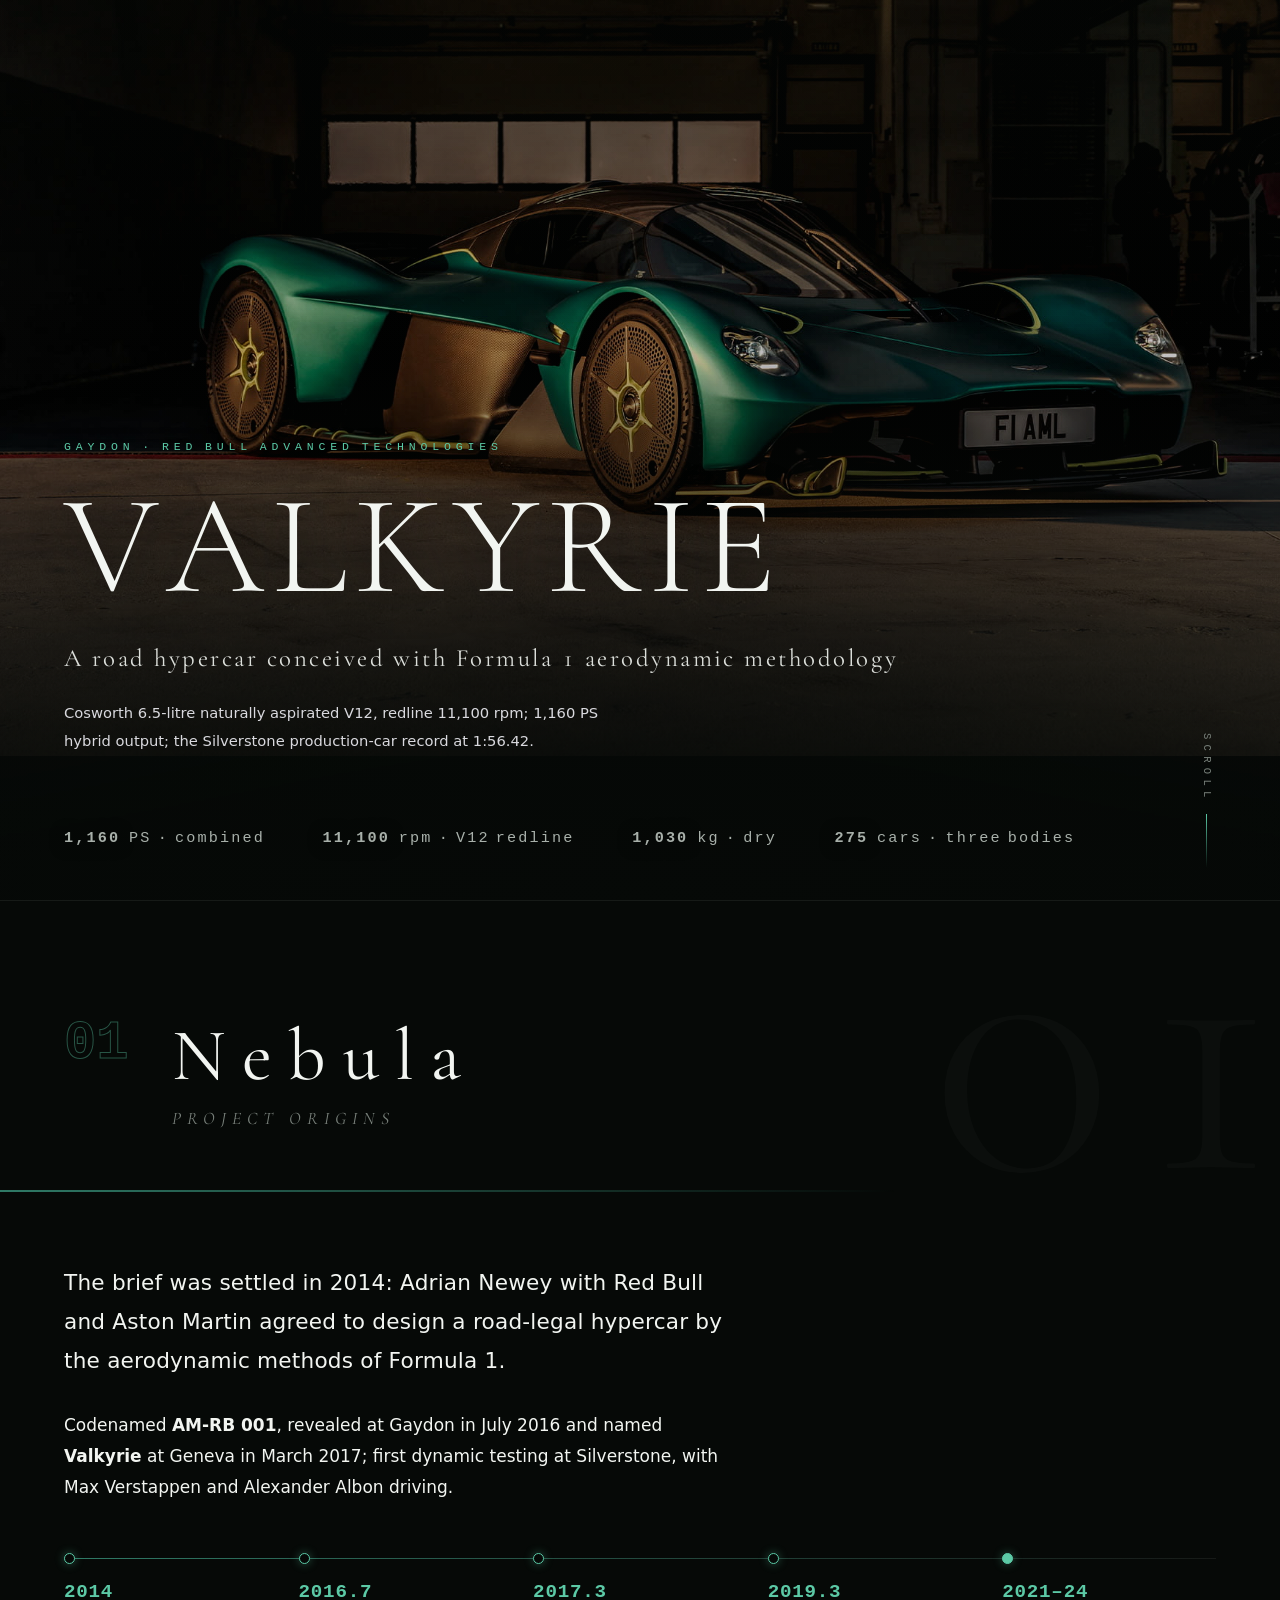
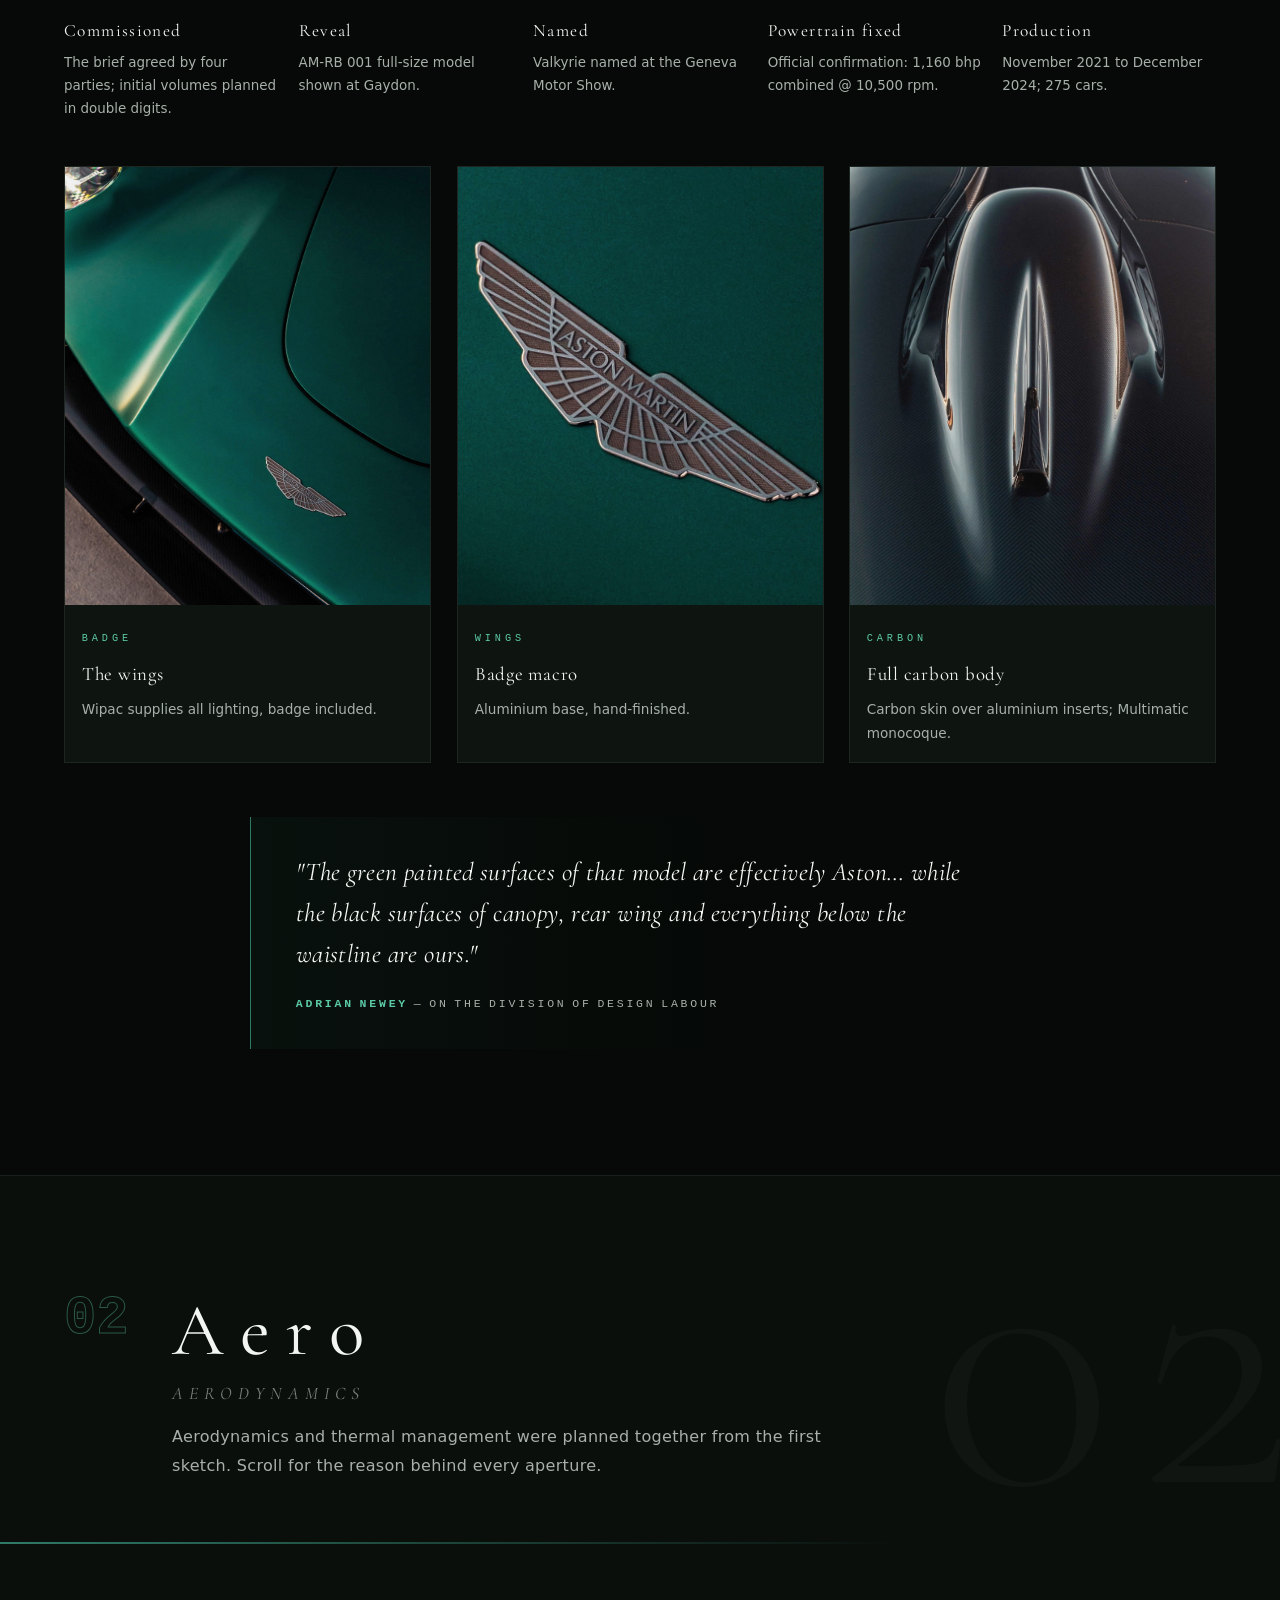
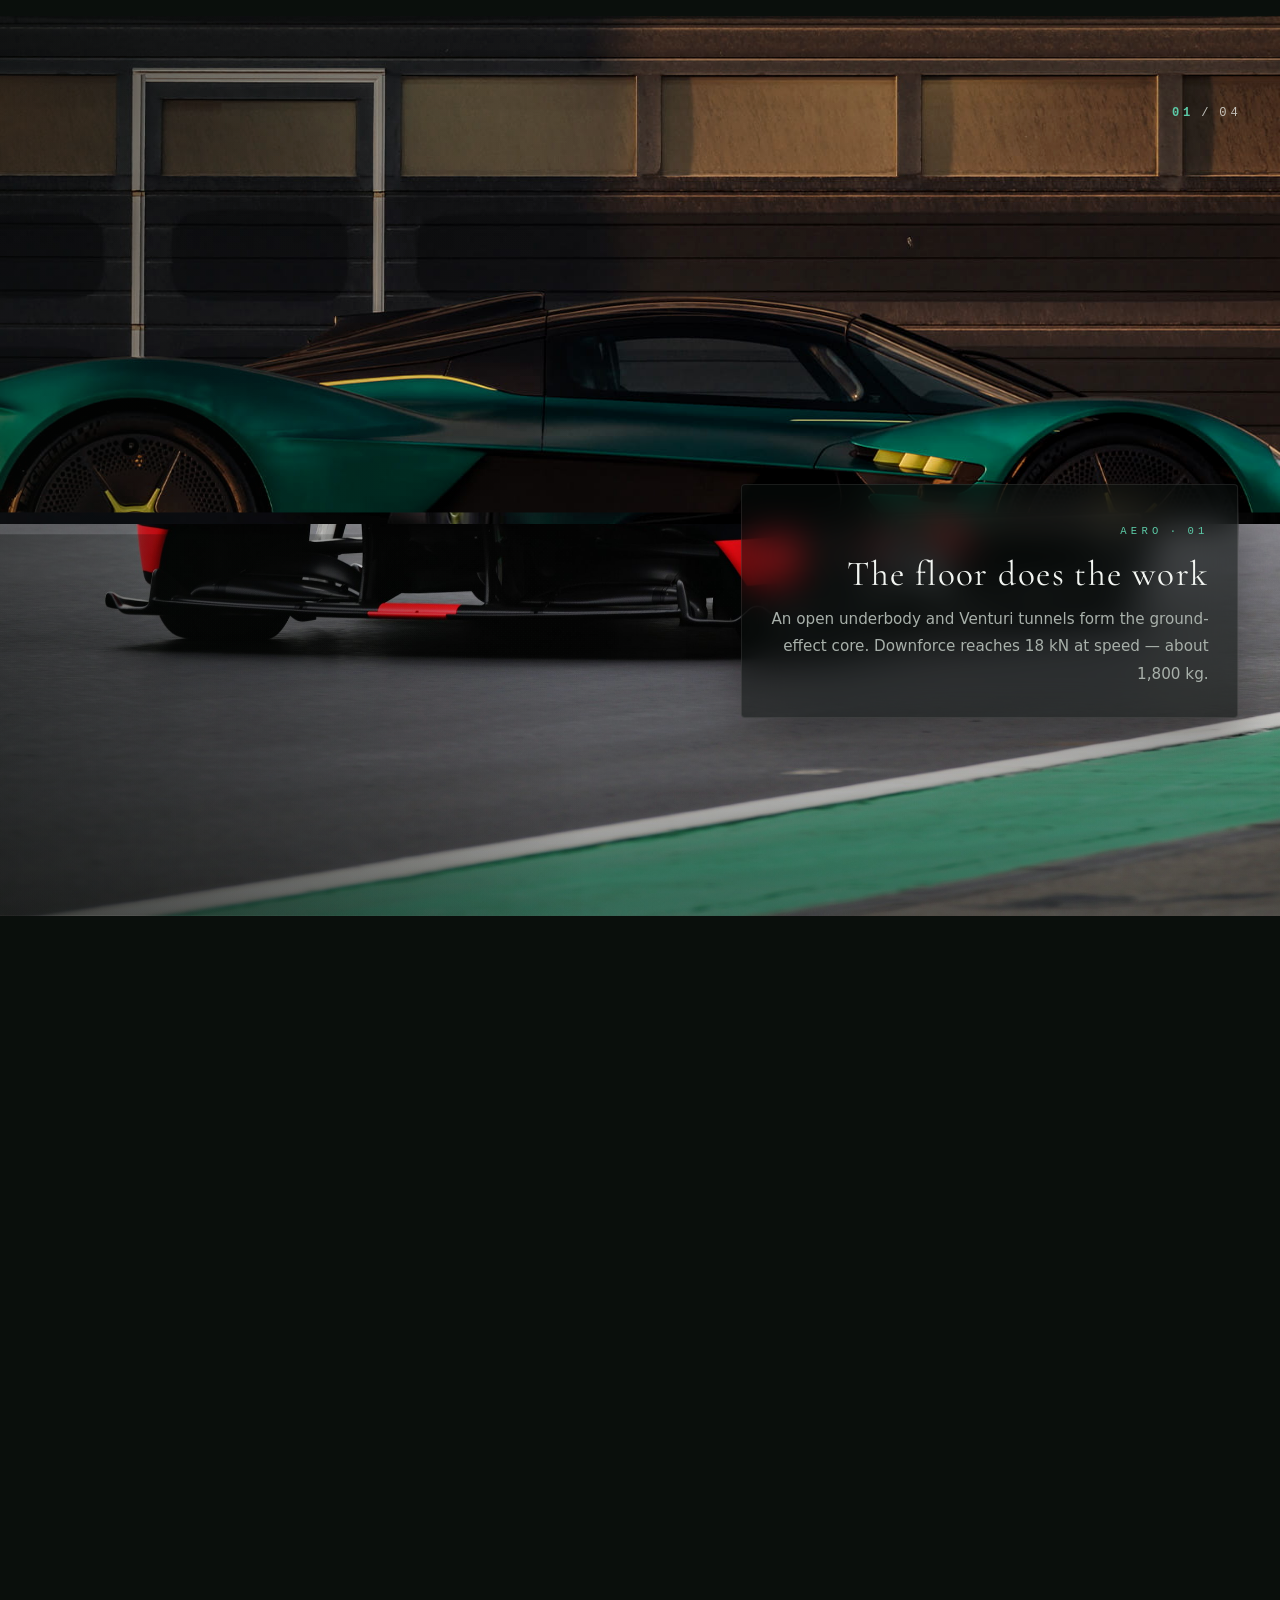
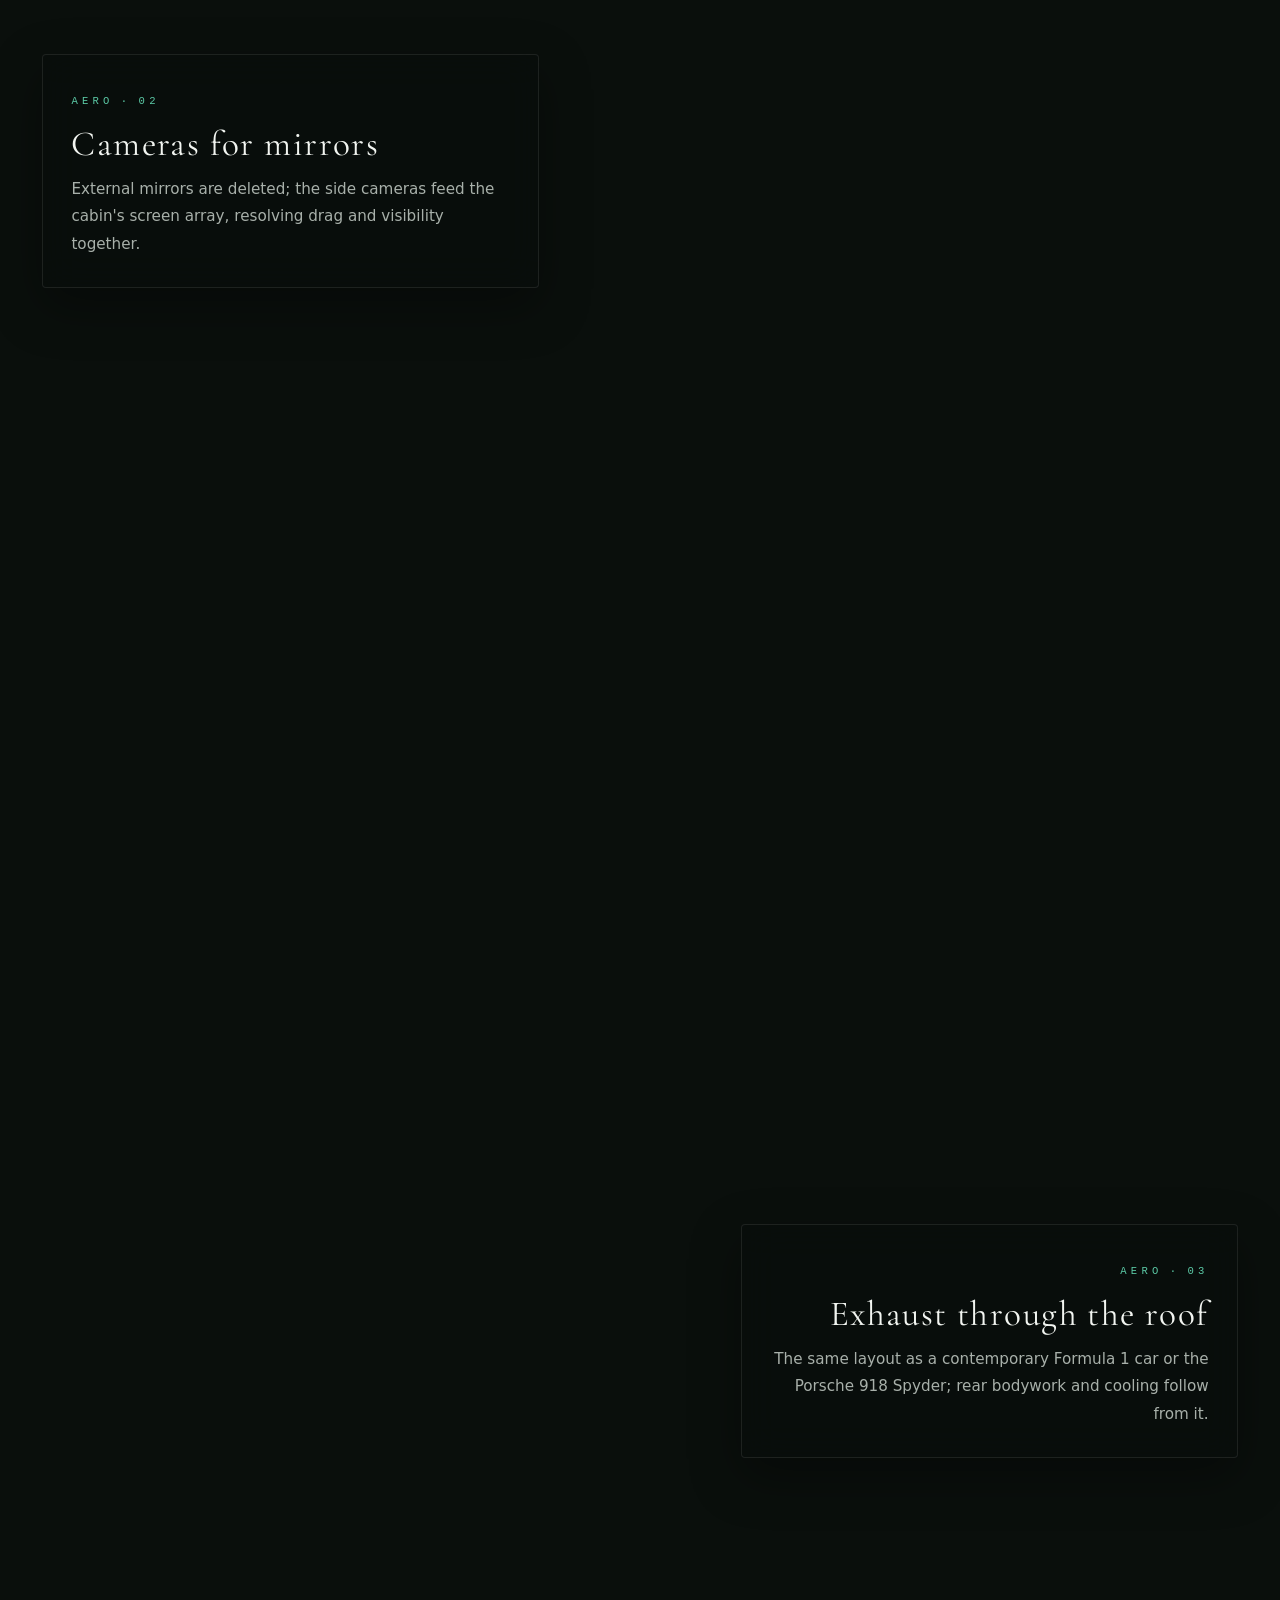
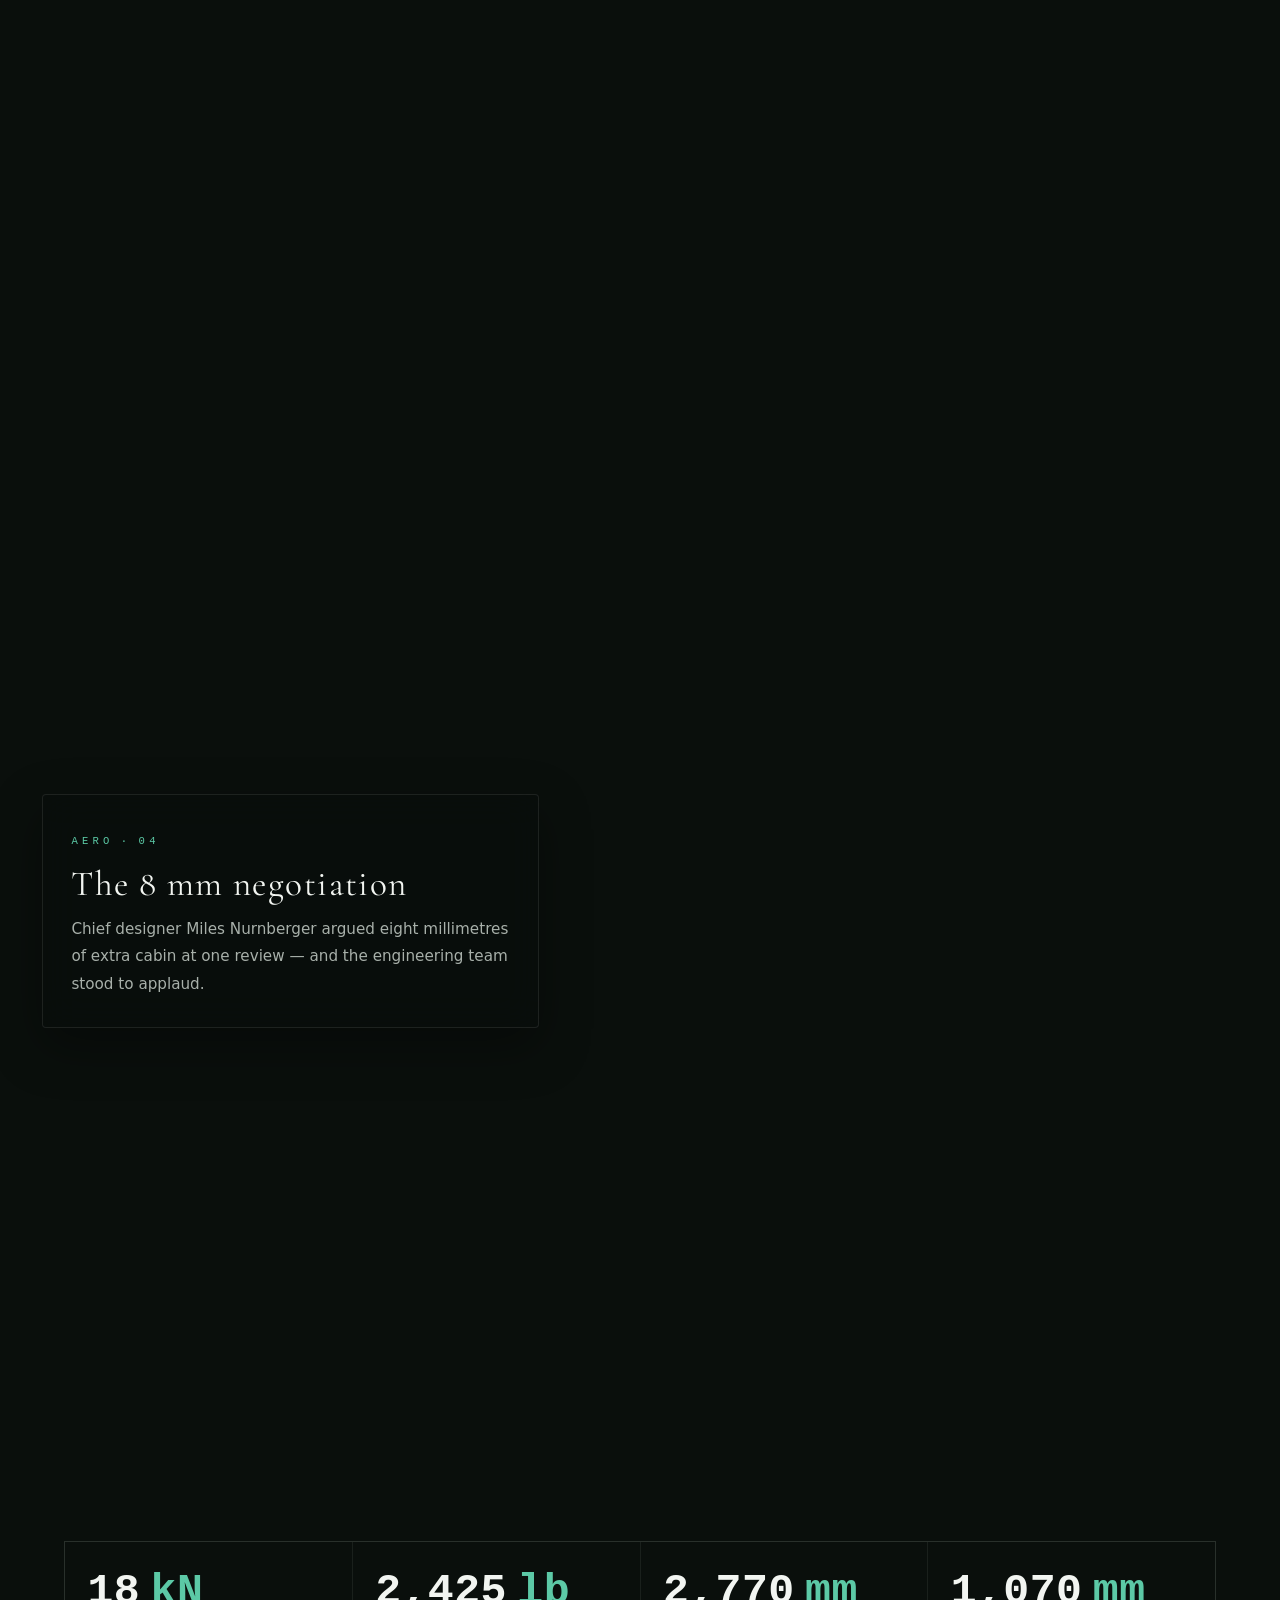
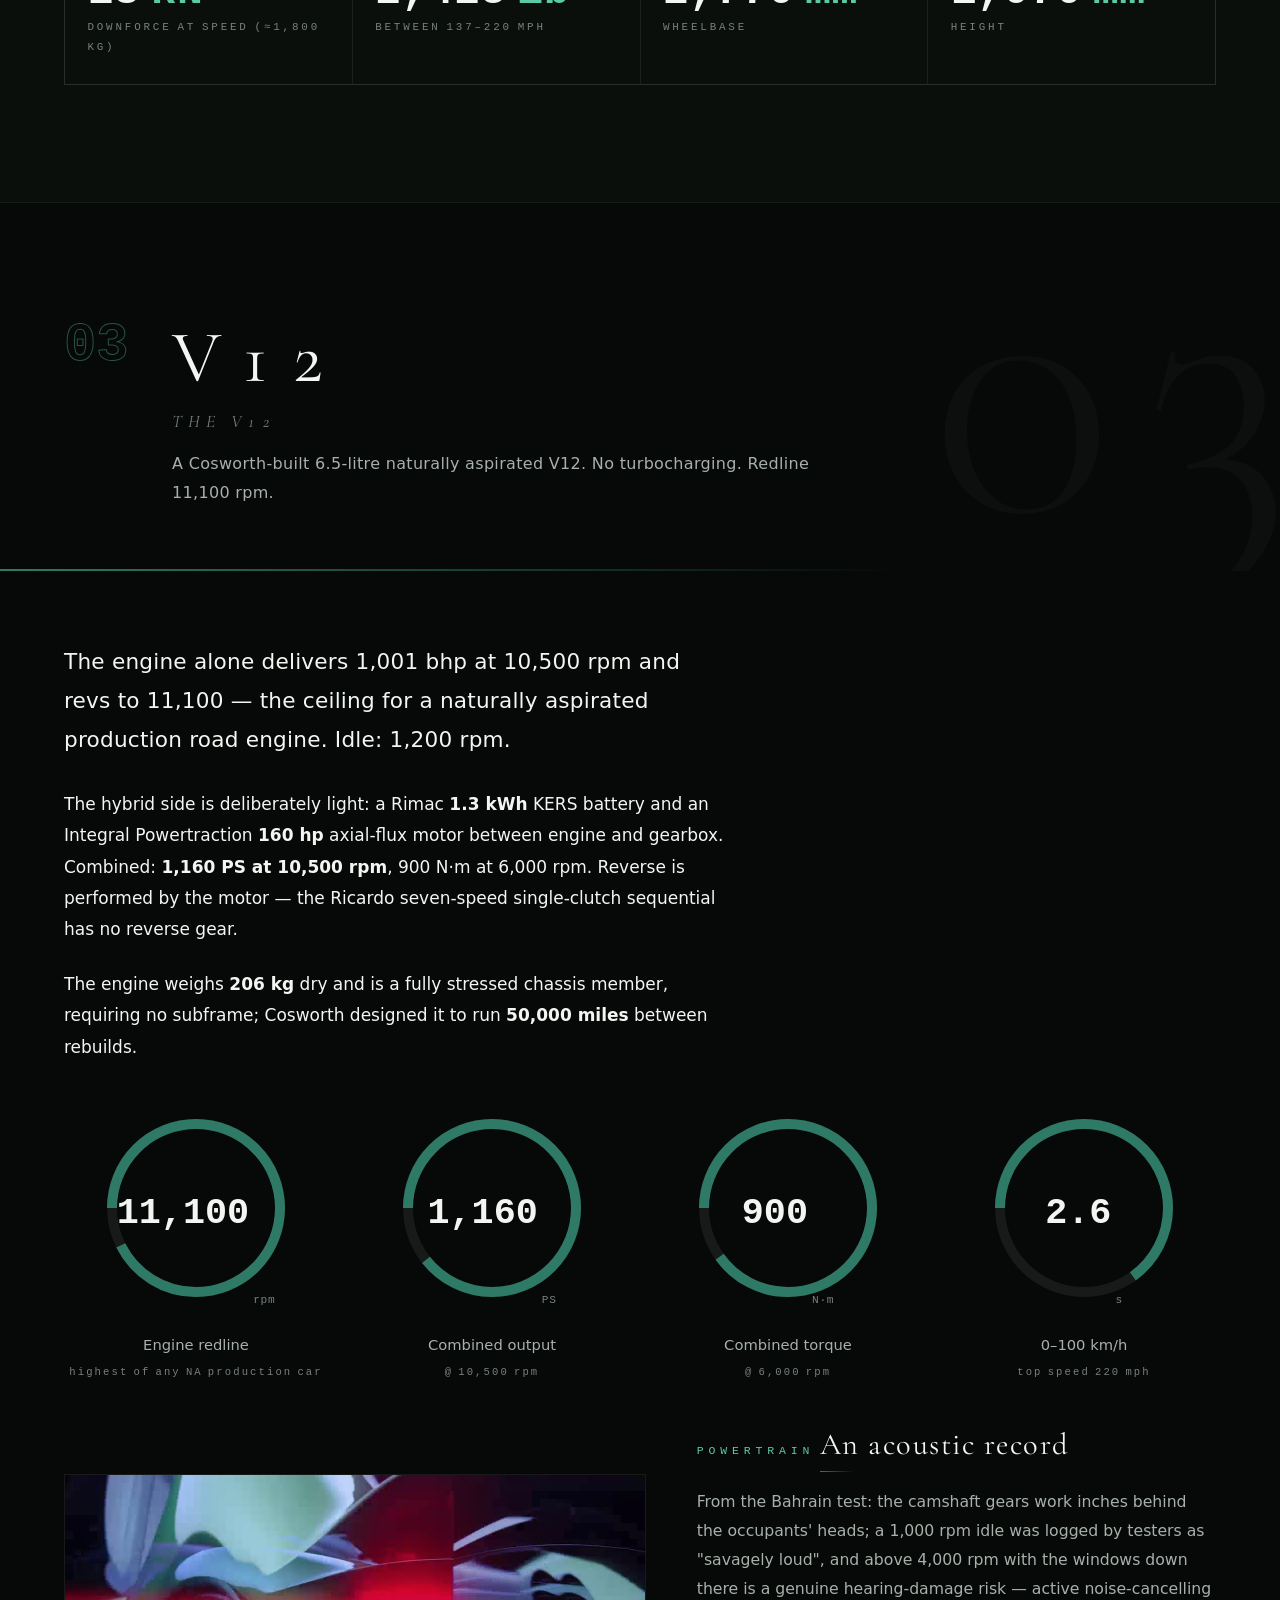
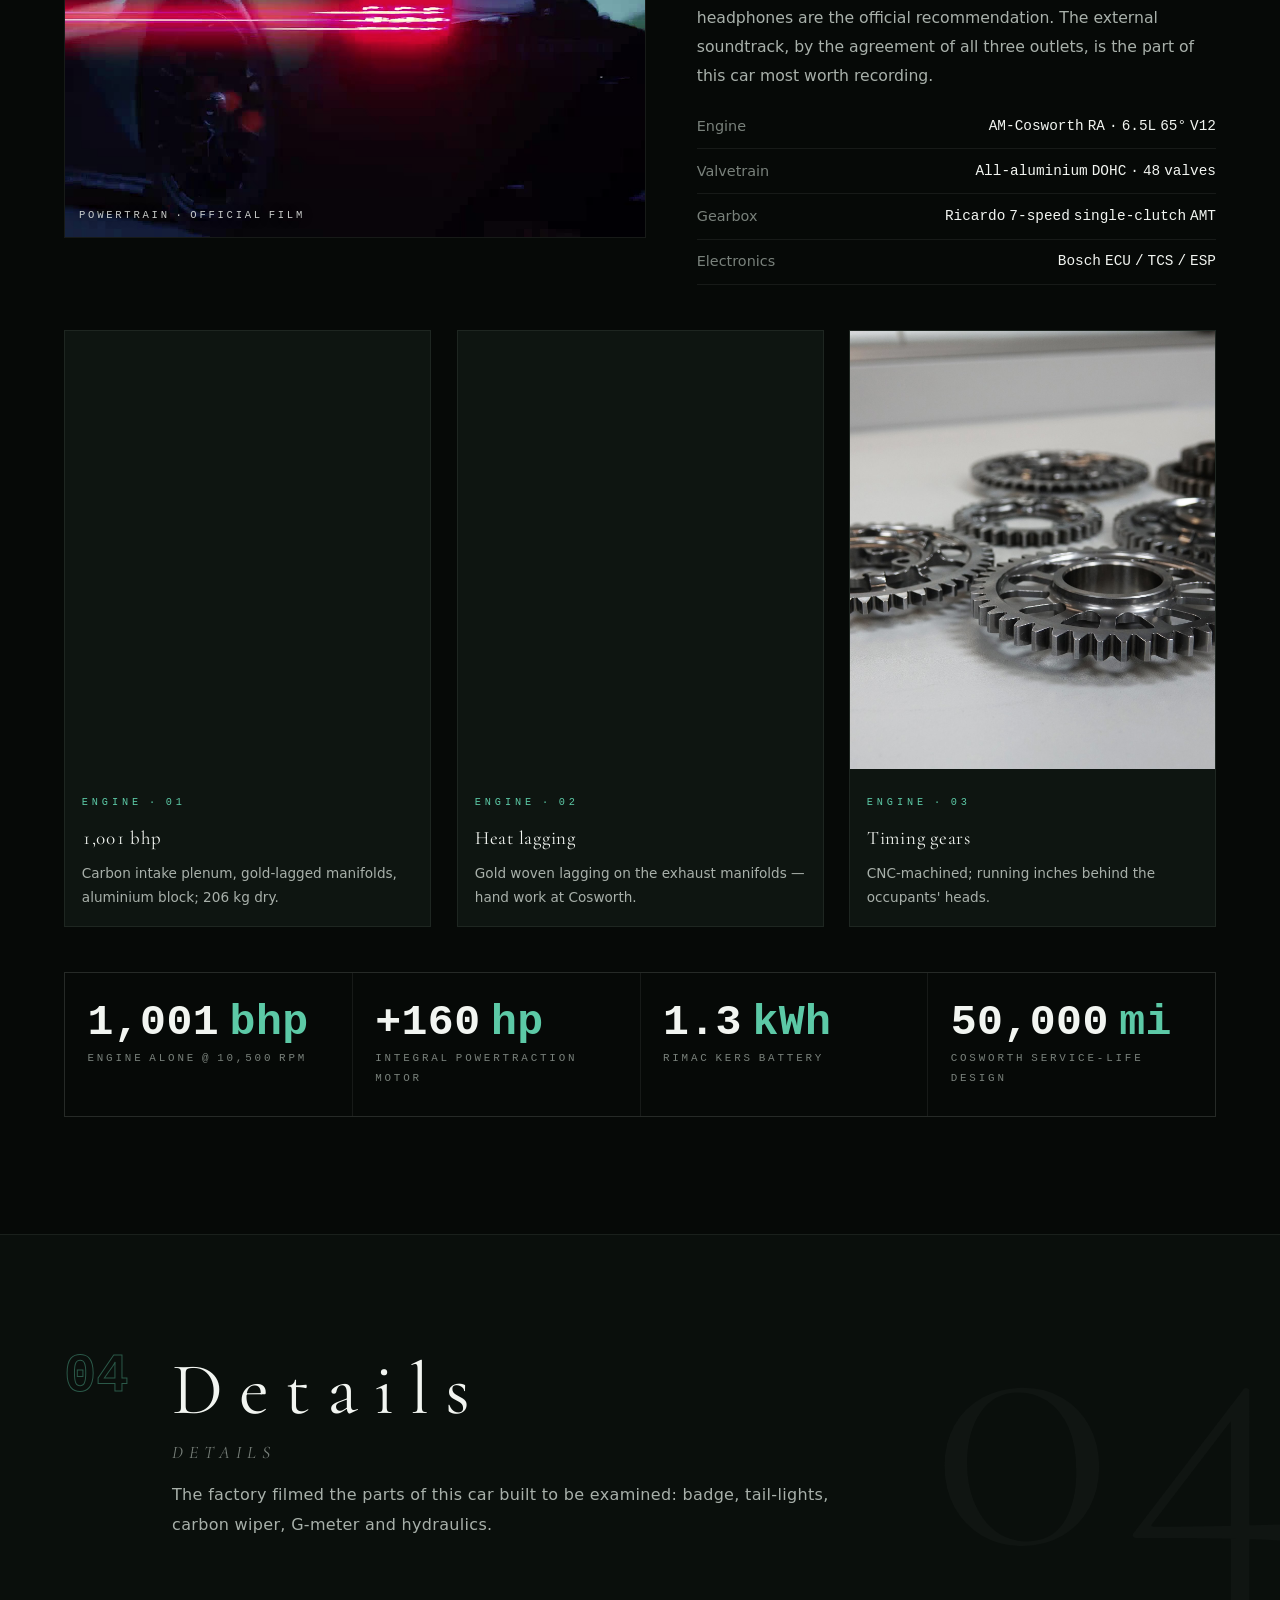
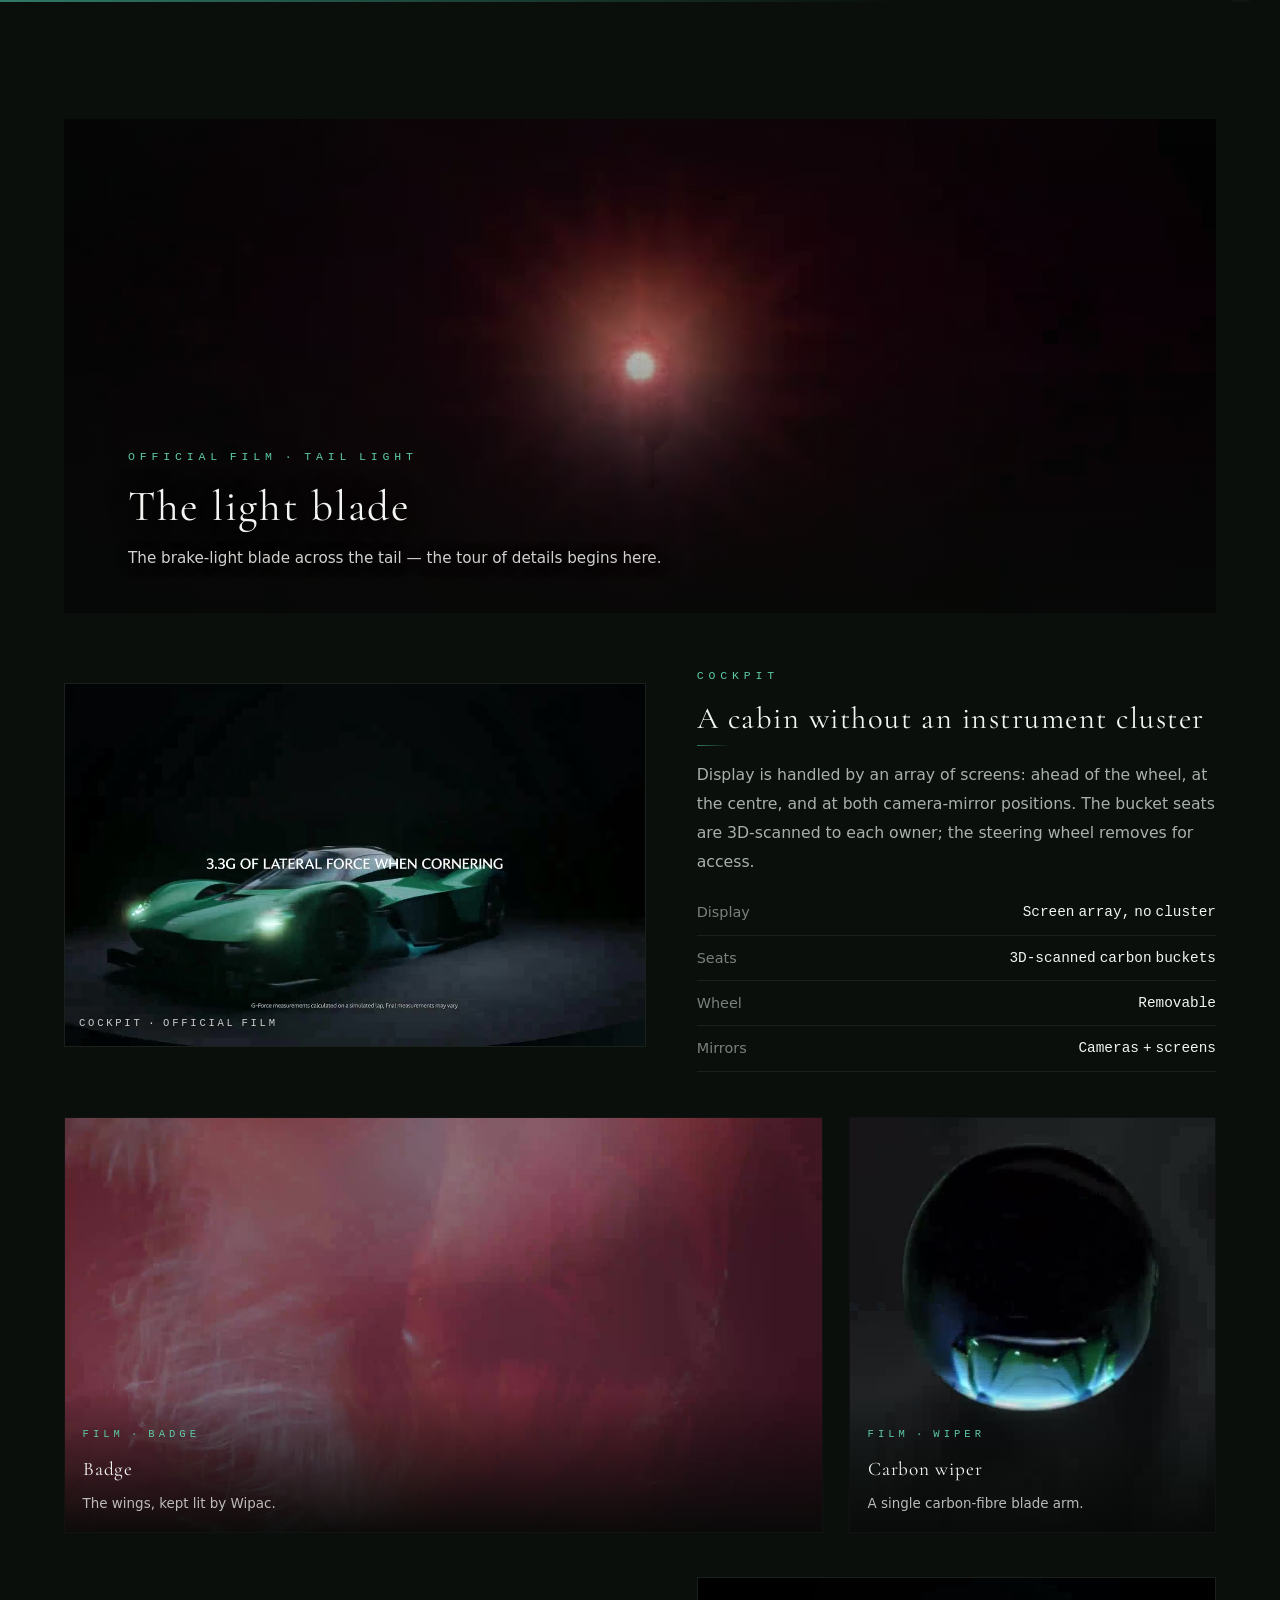
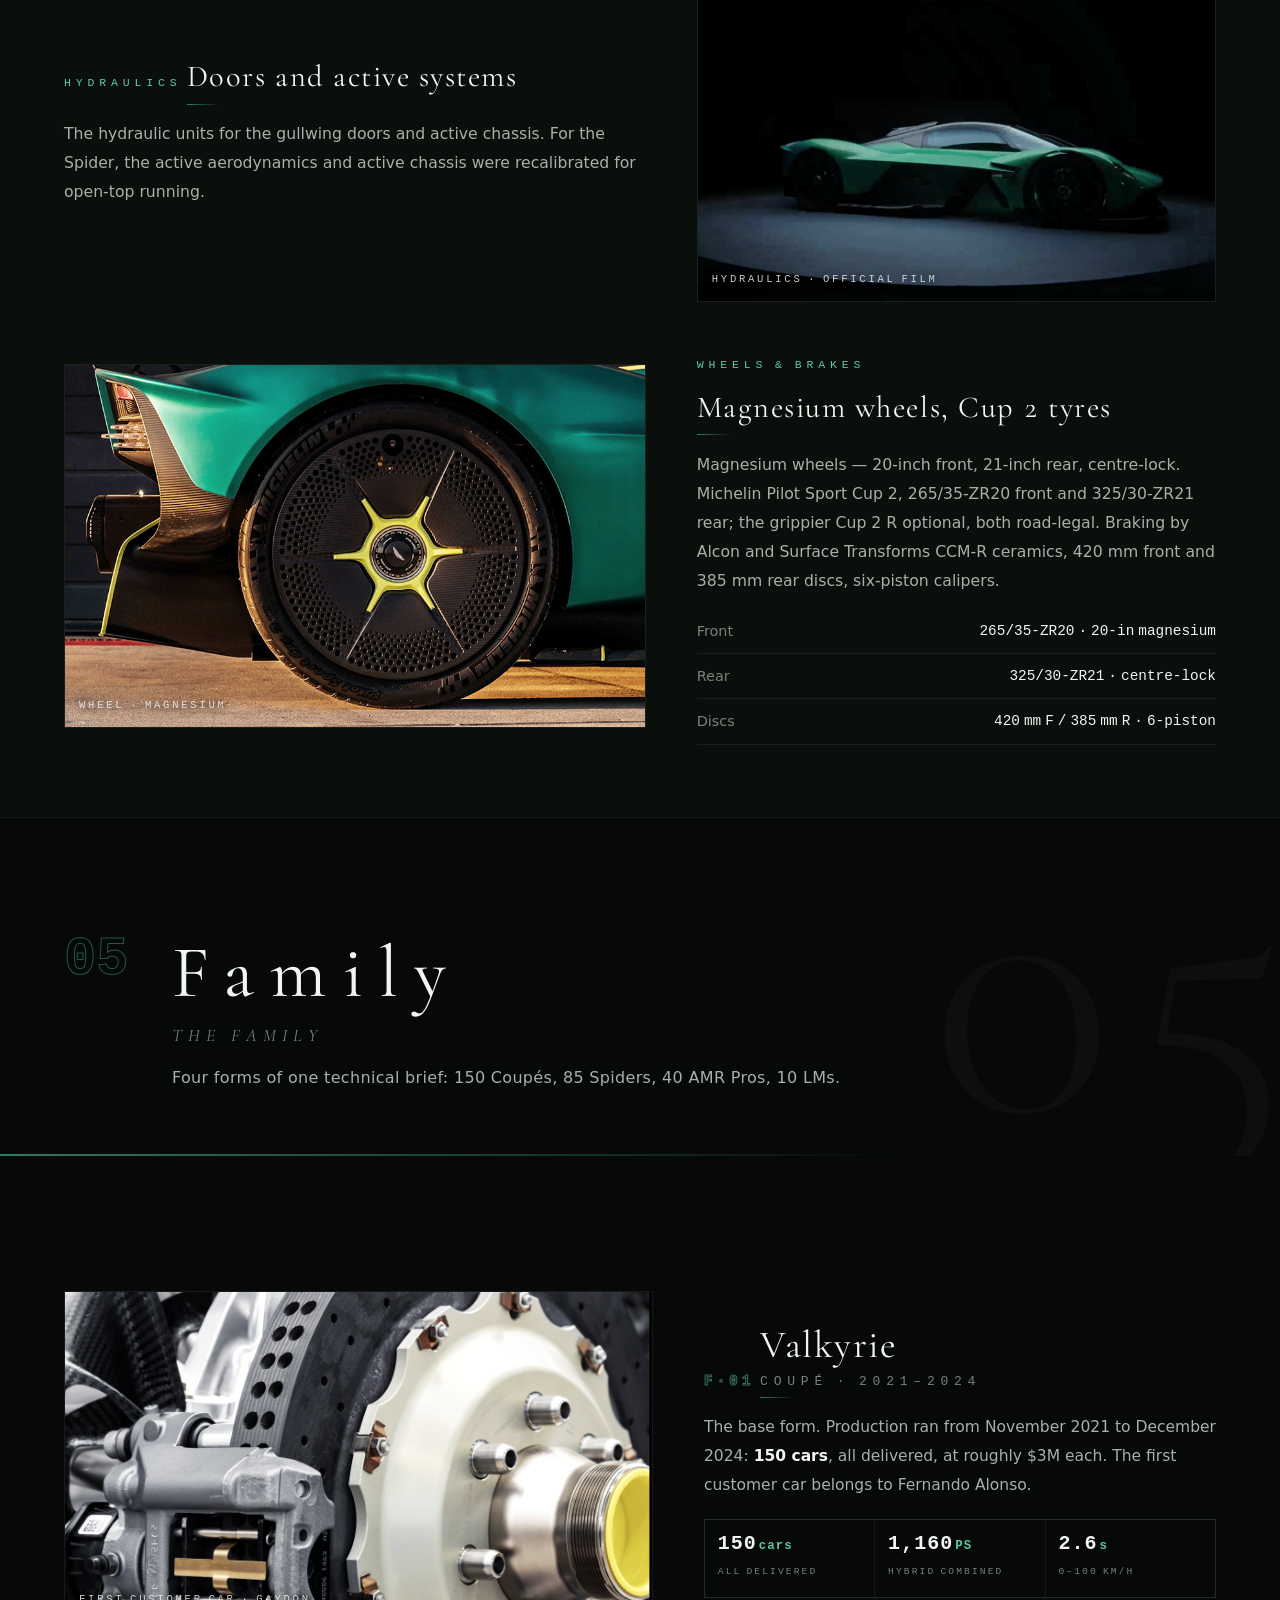
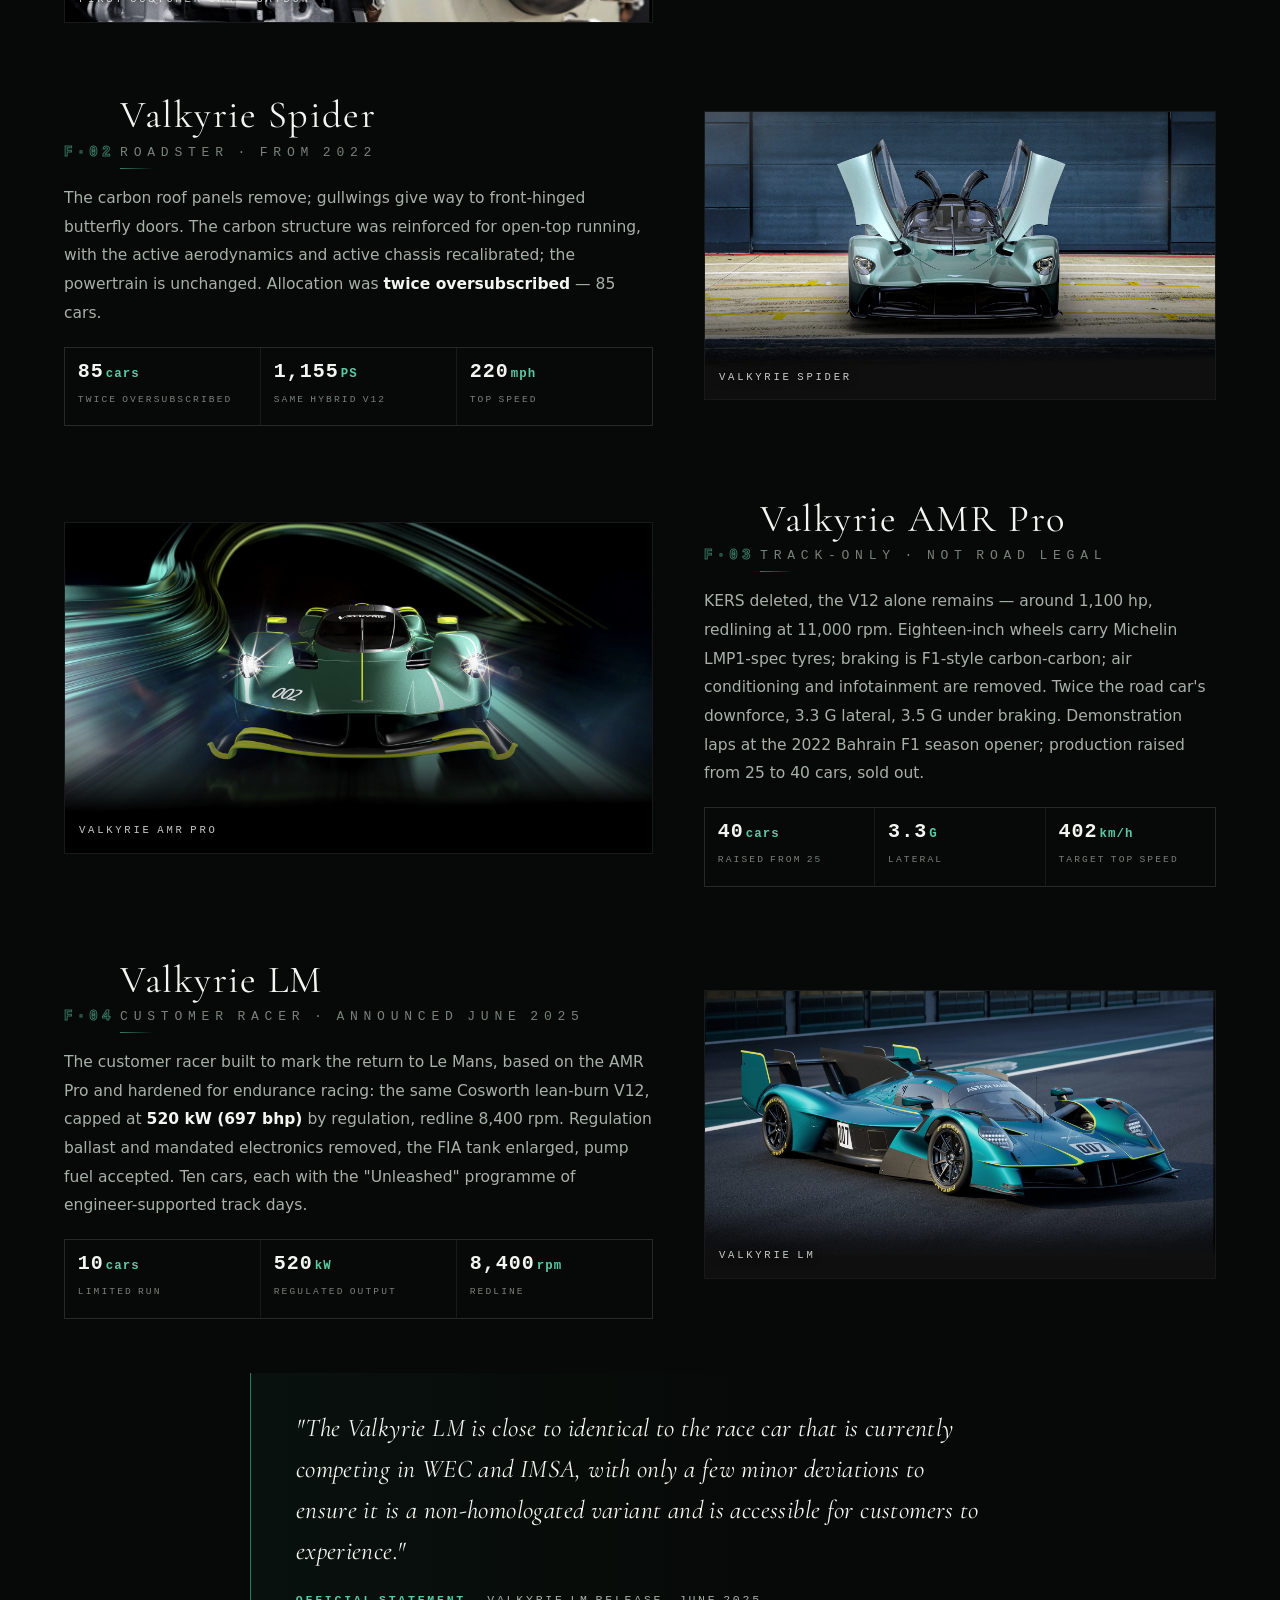
==== en.html @ a484cb76 "Aston Martin Valkyrie bilingual showcase site - 9-chapter scroll narrative (zh/en isomorphic): hero," ====
<!DOCTYPE html>
<html lang="en-GB">
<head>
<meta charset="UTF-8">
<meta name="viewport" content="width=device-width, initial-scale=1.0">
<title>Valkyrie · The Aston Martin Valkyrie Family</title>
<meta name="description" content="The Aston Martin Valkyrie: Adrian Newey aerodynamics, the Cosworth 6.5-litre V12 revving to 11,100 rpm, 1,160 PS hybrid output, and the Silverstone production-car lap record of 1:56.42. Covers the Spider, AMR Pro, LM and the AMR-LMH Le Mans Hypercar racer. Sources: official site and media library, Wikipedia, three published reviews.">
<meta property="og:type" content="website">
<meta property="og:title" content="Valkyrie · The Aston Martin Valkyrie Family">
<meta property="og:description" content="A road hypercar conceived with Formula 1 aerodynamic methodology. V12 to 11,100 rpm; Silverstone 1:56.42.">
<meta property="og:image" content="img/valkyrie_valkyrie-hero-desktop.jpg">
<link rel="icon" href="data:image/svg+xml,%3Csvg xmlns='http://www.w3.org/2000/svg' viewBox='0 0 100 100'%3E%3Crect width='100' height='100' fill='%23060907'/%3E%3Ctext x='50' y='72' font-size='62' text-anchor='middle' fill='%235cc9a6' font-family='serif'%3EV%3C/text%3E%3C/svg%3E">
<script src="js/lang-detect.js?v=1"></script>
<link rel="stylesheet" href="css/style.css?v=8">
</head>
<body>

<!-- ============ NAV ============ -->
<header class="nav is-hero" id="nav">
  <div class="nav__inner">
    <a class="nav__brand" href="#hero">
      <span class="nav__brand-mark">ASTON MARTIN <span>VALKYRIE</span></span>
    </a>
    <span class="nav__now mono" id="navNow">00 · Prologue</span>
    <span class="nav__lang">
      <a class="lang-btn" href="index.html">中文</a>
      <button class="nav__menu-btn mono" id="menuBtn" aria-label="Chapter menu" aria-expanded="false"><span class="nav__menu-icon"><i></i><i></i><i></i></span>MENU</button>
    </span>
  </div>
  <div class="nav__progress" aria-hidden="true"><i id="navBar"></i></div>
</header>

<!-- ============ Chapter menu ============ -->
<div class="menu-overlay" id="menuOverlay">
  <nav class="menu-overlay__nav" aria-label="Chapter menu">
    <a href="#origin"><span class="idx">01</span>Nebula</a>
    <a href="#design"><span class="idx">02</span>Aero</a>
    <a href="#power"><span class="idx">03</span>V12</a>
    <a href="#details"><span class="idx">04</span>Details</a>
    <a href="#family"><span class="idx">05</span>Family</a>
    <a href="#silverstone"><span class="idx">06</span>Record</a>
    <a href="#lemans"><span class="idx">07</span>Le Mans</a>
    <a href="#specs"><span class="idx">08</span>Specs</a>
    <a href="#epilogue"><span class="idx">09</span>Epilogue</a>
  </nav>
  <p class="menu-overlay__sub">ASTON MARTIN — VALKYRIE · GAYDON</p>
</div>

<!-- ============ Scroll gauge ============ -->
<div class="scroll-gauge" id="scrollGauge" aria-hidden="true" title="Back to top">
  <svg viewBox="0 0 44 44"><circle cx="22" cy="22" r="19"/><circle class="sg__bar" cx="22" cy="22" r="19"/></svg>
  <span class="sg__num mono">00</span>
</div>

<main>

<!-- ============ HERO ============ -->
<section class="hero" id="hero">
  <div class="hero__media">
    <div class="hero__parallax">
      <img src="img/valkyrie_valkyrie-hero-desktop.jpg" srcset="img/m/valkyrie_valkyrie-hero-desktop.jpg 720w, img/valkyrie_valkyrie-hero-desktop.jpg 1920w" sizes="(max-width: 980px) 100vw, 2400px" alt="Aston Martin Valkyrie" fetchpriority="high">
    </div>
    <div class="hero__veil"></div>
  </div>
  <div class="hero__content">
    <p class="hero__kicker mono">GAYDON · RED BULL ADVANCED TECHNOLOGIES</p>
    <h1 class="hero__title">VALKYRIE</h1>
    <p class="hero__sub">A road hypercar conceived with Formula 1 aerodynamic methodology</p>
    <p class="hero__desc">Cosworth 6.5-litre naturally aspirated V12, redline 11,100 rpm; 1,160 PS hybrid output; the Silverstone production-car record at 1:56.42.</p>
    <div class="hero__data mono">
      <div><b><span class="count" data-to="1160">0</span></b><span>PS · combined</span></div>
      <div><b><span class="count" data-to="11100">0</span></b><span>rpm · V12 redline</span></div>
      <div><b><span class="count" data-to="1030">0</span></b><span>kg · dry</span></div>
      <div><b><span class="count" data-to="275">0</span></b><span>cars · three bodies</span></div>
    </div>
  </div>
  <span class="hero__scroll mono">SCROLL</span>
</section>

<!-- ============ 01 ORIGINS ============ -->
<div class="chapter-break" id="origin" data-chapter="01">
  <span class="chapter-break__wm" aria-hidden="true">01</span>
  <div class="chapter-break__inner">
    <span class="chapter-break__no cb-anim">01</span>
    <div>
      <h2 class="cb-anim cb-anim--2">Nebula<span class="latin">Project Origins</span></h2>
      
    </div>
  </div>
  <i class="chapter-break__rule" aria-hidden="true"></i>
</div>

<section class="chapter" aria-labelledby="origin">
  <div class="wrap">
    <div class="prose reveal">
      <p class="lead">The brief was settled in 2014: Adrian Newey with Red Bull and Aston Martin agreed to design a road-legal hypercar by the aerodynamic methods of Formula 1.</p>
      <p>Codenamed <b>AM-RB 001</b>, revealed at Gaydon in July 2016 and named <b>Valkyrie</b> at Geneva in March 2017; first dynamic testing at Silverstone, with Max Verstappen and Alexander Albon driving.</p>
    </div>

    <div class="timeline">
      <div class="tl-item reveal">
        <span class="tl-item__year mono">2014</span>
        <h4>Commissioned</h4>
        <p>The brief agreed by four parties; initial volumes planned in double digits.</p>
      </div>
      <div class="tl-item reveal">
        <span class="tl-item__year mono">2016.7</span>
        <h4>Reveal</h4>
        <p>AM-RB 001 full-size model shown at Gaydon.</p>
      </div>
      <div class="tl-item reveal">
        <span class="tl-item__year mono">2017.3</span>
        <h4>Named</h4>
        <p>Valkyrie named at the Geneva Motor Show.</p>
      </div>
      <div class="tl-item reveal">
        <span class="tl-item__year mono">2019.3</span>
        <h4>Powertrain fixed</h4>
        <p>Official confirmation: 1,160 bhp combined @ 10,500 rpm.</p>
      </div>
      <div class="tl-item tl-item--now reveal">
        <span class="tl-item__year mono">2021–24</span>
        <h4>Production</h4>
        <p>November 2021 to December 2024; 275 cars.</p>
      </div>
    </div>

    <div class="portrait-cards">
      <figure class="pcard reveal">
        <img src="img/valkyrie_badge-overlay-new.jpg" srcset="img/m/valkyrie_badge-overlay-new.jpg 720w, img/valkyrie_badge-overlay-new.jpg 980w" sizes="(max-width: 980px) 100vw, 2400px" alt="Valkyrie nose badge" loading="lazy">
        <figcaption class="pcard__body">
          <span class="no mono">Badge</span>
          <h4>The wings</h4>
          <p>Wipac supplies all lighting, badge included.</p>
        </figcaption>
      </figure>
      <figure class="pcard reveal">
        <img src="img/valkyrie_crafted-wings-tile-new.jpg" srcset="img/m/valkyrie_crafted-wings-tile-new.jpg 720w, img/valkyrie_crafted-wings-tile-new.jpg 740w" sizes="(max-width: 980px) 100vw, 2400px" alt="Wing badge macro" loading="lazy">
        <figcaption class="pcard__body">
          <span class="no mono">Wings</span>
          <h4>Badge macro</h4>
          <p>Aluminium base, hand-finished.</p>
        </figcaption>
      </figure>
      <figure class="pcard reveal">
        <img src="img/valkyrie_explore-2-desk.jpg" srcset="img/m/valkyrie_explore-2-desk.jpg 720w, img/valkyrie_explore-2-desk.jpg 900w" sizes="(max-width: 980px) 100vw, 2400px" alt="Carbon fibre spine" loading="lazy">
        <figcaption class="pcard__body">
          <span class="no mono">Carbon</span>
          <h4>Full carbon body</h4>
          <p>Carbon skin over aluminium inserts; Multimatic monocoque.</p>
        </figcaption>
      </figure>
    </div>

    <figure class="quote reveal">
      <blockquote>"The green painted surfaces of that model are effectively Aston… while the black surfaces of canopy, rear wing and everything below the waistline are ours."</blockquote>
      <figcaption><b>Adrian Newey</b> — on the division of design labour
      </figcaption>
    </figure>
  </div>
</section>

<!-- ============ 02 AERO ============ -->
<div class="chapter-break chapter-break--dark" id="design" data-chapter="02">
  <span class="chapter-break__wm" aria-hidden="true">02</span>
  <div class="chapter-break__inner">
    <span class="chapter-break__no cb-anim">02</span>
    <div>
      <h2 class="cb-anim cb-anim--2">Aero<span class="latin">Aerodynamics</span></h2>
      <p class="chapter-break__sub cb-anim cb-anim--3">Aerodynamics and thermal management were planned together from the first sketch. Scroll for the reason behind every aperture.</p>
    </div>
  </div>
  <i class="chapter-break__rule" aria-hidden="true"></i>
</div>

<section class="chapter chapter--dark" aria-labelledby="design">
  <div class="gallery">
    <div class="gallery__texts">
      <div class="g-text g-text--right">
        <div class="g-text__card">
          <span class="g-text__no mono">Aero · 01</span>
          <h3>The floor does the work</h3>
          <p>An open underbody and Venturi tunnels form the ground-effect core. Downforce reaches 18 kN at speed — about 1,800 kg.</p>
        </div>
      </div>
      <div class="g-text g-text--left">
        <div class="g-text__card">
          <span class="g-text__no mono">Aero · 02</span>
          <h3>Cameras for mirrors</h3>
          <p>External mirrors are deleted; the side cameras feed the cabin's screen array, resolving drag and visibility together.</p>
        </div>
      </div>
      <div class="g-text g-text--right">
        <div class="g-text__card">
          <span class="g-text__no mono">Aero · 03</span>
          <h3>Exhaust through the roof</h3>
          <p>The same layout as a contemporary Formula 1 car or the Porsche 918 Spyder; rear bodywork and cooling follow from it.</p>
        </div>
      </div>
      <div class="g-text g-text--left">
        <div class="g-text__card">
          <span class="g-text__no mono">Aero · 04</span>
          <h3>The 8 mm negotiation</h3>
          <p>Chief designer Miles Nurnberger argued eight millimetres of extra cabin at one review — and the engineering team stood to applaud.</p>
        </div>
      </div>
    </div>
    <div class="gallery__media">
      <div class="g-sticky">
        <span class="g-count mono"><b>01</b> / 04</span>
        <div class="g-image">
          <img src="img/valkyrie_design-desktop.jpg" srcset="img/m/valkyrie_design-desktop.jpg 720w, img/valkyrie_design-desktop.jpg 1920w" sizes="(max-width: 980px) 100vw, 2400px" alt="Valkyrie side profile" loading="lazy">
          <div class="g-image__veil"></div>
        </div>
        <div class="g-image">
          <img src="img/valkyrie_ep-desk.jpg" srcset="img/m/valkyrie_ep-desk.jpg 720w, img/valkyrie_ep-desk.jpg 1920w" sizes="(max-width: 980px) 100vw, 2400px" alt="Valkyrie bodywork detail" loading="lazy">
          <div class="g-image__veil"></div>
        </div>
        <div class="g-image">
          <img src="img/aston-martin-valkyrie-wows-crowds-on-public-debut-at-silvers__19436__Aston_Martin_Valkyrie_at_Silverstone__5-jpg.jpg" srcset="img/m/aston-martin-valkyrie-wows-crowds-on-public-debut-at-silvers__19436__Aston_Martin_Valkyrie_at_Silverstone__5-jpg.jpg 720w, img/aston-martin-valkyrie-wows-crowds-on-public-debut-at-silvers__19436__Aston_Martin_Valkyrie_at_Silverstone__5-jpg.jpg 2560w" sizes="(max-width: 980px) 100vw, 2400px" alt="Valkyrie public debut at Silverstone, low front three-quarter" loading="lazy">
          <div class="g-image__veil"></div>
        </div>
        <div class="g-image">
          <img src="img/aston-martin-valkyrie-wows-crowds-on-public-debut-at-silvers__19424__Aston_Martin_Valkyrie_at_Silverstone__7-jpg.jpg" srcset="img/m/aston-martin-valkyrie-wows-crowds-on-public-debut-at-silvers__19424__Aston_Martin_Valkyrie_at_Silverstone__7-jpg.jpg 720w, img/aston-martin-valkyrie-wows-crowds-on-public-debut-at-silvers__19424__Aston_Martin_Valkyrie_at_Silverstone__7-jpg.jpg 2560w" sizes="(max-width: 980px) 100vw, 2400px" alt="Valkyrie public debut at Silverstone, head-on" loading="lazy">
          <div class="g-image__veil"></div>
        </div>
      </div>
    </div>
  </div>

  <div class="wrap">
    <div class="bigstats reveal">
      <div class="bigstats__item"><b>18 <em>kN</em></b><span>downforce at speed (≈1,800 kg)</span></div>
      <div class="bigstats__item"><b>2,425 <em>lb</em></b><span>between 137–220 mph</span></div>
      <div class="bigstats__item"><b>2,770 <em>mm</em></b><span>wheelbase</span></div>
      <div class="bigstats__item"><b>1,070 <em>mm</em></b><span>height</span></div>
    </div>


  </div>
</section>

<!-- ============ 03 V12 ============ -->
<div class="chapter-break" id="power" data-chapter="03">
  <span class="chapter-break__wm" aria-hidden="true">03</span>
  <div class="chapter-break__inner">
    <span class="chapter-break__no cb-anim">03</span>
    <div>
      <h2 class="cb-anim cb-anim--2">V12<span class="latin">The V12</span></h2>
      <p class="chapter-break__sub cb-anim cb-anim--3">A Cosworth-built 6.5-litre naturally aspirated V12. No turbocharging. Redline 11,100 rpm.</p>
    </div>
  </div>
  <i class="chapter-break__rule" aria-hidden="true"></i>
</div>

<section class="chapter" aria-labelledby="power">
  <div class="wrap">
    <div class="prose reveal">
      <p class="lead">The engine alone delivers 1,001 bhp at 10,500 rpm and revs to 11,100 — the ceiling for a naturally aspirated production road engine. Idle: 1,200 rpm.</p>
      <p>The hybrid side is deliberately light: a Rimac <b>1.3 kWh</b> KERS battery and an Integral Powertraction <b>160 hp</b> axial-flux motor between engine and gearbox. Combined: <b>1,160 PS at 10,500 rpm</b>, 900 N·m at 6,000 rpm. Reverse is performed by the motor — the Ricardo seven-speed single-clutch sequential has no reverse gear.</p>
      <p>The engine weighs <b>206 kg</b> dry and is a fully stressed chassis member, requiring no subframe; Cosworth designed it to run <b>50,000 miles</b> between rebuilds.</p>
    </div>

    <div class="gauges">
      <figure class="gauge reveal" data-gauge="11100" data-max="12000" data-unit="rpm">
        <div class="gauge__svg">
          <svg viewBox="0 0 200 200"><circle class="gauge__track" cx="100" cy="100" r="84"/><circle class="gauge__bar" cx="100" cy="100" r="84"/></svg>
          <figcaption><b>0</b><span class="gauge__unit mono">rpm</span></figcaption>
        </div>
        <p class="gauge__label">Engine redline<small>highest of any NA production car</small></p>
      </figure>
      <figure class="gauge reveal" data-gauge="1160" data-max="1300" data-unit="PS">
        <div class="gauge__svg">
          <svg viewBox="0 0 200 200"><circle class="gauge__track" cx="100" cy="100" r="84"/><circle class="gauge__bar" cx="100" cy="100" r="84"/></svg>
          <figcaption><b>0</b><span class="gauge__unit mono">PS</span></figcaption>
        </div>
        <p class="gauge__label">Combined output<small>@ 10,500 rpm</small></p>
      </figure>
      <figure class="gauge reveal" data-gauge="900" data-max="1000" data-unit="N·m">
        <div class="gauge__svg">
          <svg viewBox="0 0 200 200"><circle class="gauge__track" cx="100" cy="100" r="84"/><circle class="gauge__bar" cx="100" cy="100" r="84"/></svg>
          <figcaption><b>0</b><span class="gauge__unit mono">N·m</span></figcaption>
        </div>
        <p class="gauge__label">Combined torque<small>@ 6,000 rpm</small></p>
      </figure>
      <figure class="gauge reveal" data-gauge="2.6" data-max="4" data-decimals="1" data-unit="s">
        <div class="gauge__svg">
          <svg viewBox="0 0 200 200"><circle class="gauge__track" cx="100" cy="100" r="84"/><circle class="gauge__bar" cx="100" cy="100" r="84"/></svg>
          <figcaption><b>0</b><span class="gauge__unit mono">s</span></figcaption>
        </div>
        <p class="gauge__label">0–100 km/h<small>top speed 220 mph</small></p>
      </figure>
    </div>

    <div class="media-row reveal">
      <div class="media-row__media">
        <video muted loop playsinline preload="none" poster="img/poster-power.jpg" data-autoview>
          <source src="video/power_video_desktop_small.mp4" type="video/mp4">
        </video>
        <span class="media-row__cap mono">Powertrain · Official Film</span>
      </div>
      <div class="media-row__body">
        <span class="lbl mono">Powertrain</span>
        <h3>An acoustic record</h3>
        <p>From the Bahrain test: the camshaft gears work inches behind the occupants' heads; a 1,000 rpm idle was logged by testers as "savagely loud", and above 4,000 rpm with the windows down there is a genuine hearing-damage risk — active noise-cancelling headphones are the official recommendation. The external soundtrack, by the agreement of all three outlets, is the part of this car most worth recording.</p>
        <ul class="media-row__list">
          <li><span>Engine</span><b>AM-Cosworth RA · 6.5L 65° V12</b></li>
          <li><span>Valvetrain</span><b>All-aluminium DOHC · 48 valves</b></li>
          <li><span>Gearbox</span><b>Ricardo 7-speed single-clutch AMT</b></li>
          <li><span>Electronics</span><b>Bosch ECU / TCS / ESP</b></li>
        </ul>
      </div>
    </div>

    <div class="portrait-cards">
      <figure class="pcard reveal">
        <img src="img/aston-martin-valkyrie-v12-turns-the-hypercar-engine-up-to-11__12983__Aston_Martin_Valkyrie_Engine_11-JPG.jpg" srcset="img/m/aston-martin-valkyrie-v12-turns-the-hypercar-engine-up-to-11__12983__Aston_Martin_Valkyrie_Engine_11-JPG.jpg 720w, img/aston-martin-valkyrie-v12-turns-the-hypercar-engine-up-to-11__12983__Aston_Martin_Valkyrie_Engine_11-JPG.jpg 2560w" sizes="(max-width: 980px) 100vw, 2400px" alt="V12 engine assembly" loading="lazy">
        <figcaption class="pcard__body">
          <span class="no mono">Engine · 01</span>
          <h4>1,001 bhp</h4>
          <p>Carbon intake plenum, gold-lagged manifolds, aluminium block; 206 kg dry.</p>
        </figcaption>
      </figure>
      <figure class="pcard reveal">
        <img src="img/aston-martin-valkyrie-v12-turns-the-hypercar-engine-up-to-11__12974__Aston_Martin_Valkyrie_Engine_12-JPG.jpg" srcset="img/m/aston-martin-valkyrie-v12-turns-the-hypercar-engine-up-to-11__12974__Aston_Martin_Valkyrie_Engine_12-JPG.jpg 720w, img/aston-martin-valkyrie-v12-turns-the-hypercar-engine-up-to-11__12974__Aston_Martin_Valkyrie_Engine_12-JPG.jpg 2560w" sizes="(max-width: 980px) 100vw, 2400px" alt="Exhaust manifold heat lagging" loading="lazy">
        <figcaption class="pcard__body">
          <span class="no mono">Engine · 02</span>
          <h4>Heat lagging</h4>
          <p>Gold woven lagging on the exhaust manifolds — hand work at Cosworth.</p>
        </figcaption>
      </figure>
      <figure class="pcard reveal">
        <img src="img/aston-martin-valkyrie-v12-turns-the-hypercar-engine-up-to-11__12968__Aston_Martin_Valkyrie_Engine_19-jpg.jpg" srcset="img/m/aston-martin-valkyrie-v12-turns-the-hypercar-engine-up-to-11__12968__Aston_Martin_Valkyrie_Engine_19-jpg.jpg 720w, img/aston-martin-valkyrie-v12-turns-the-hypercar-engine-up-to-11__12968__Aston_Martin_Valkyrie_Engine_19-jpg.jpg 2560w" sizes="(max-width: 980px) 100vw, 2400px" alt="Timing gear train" loading="lazy">
        <figcaption class="pcard__body">
          <span class="no mono">Engine · 03</span>
          <h4>Timing gears</h4>
          <p>CNC-machined; running inches behind the occupants' heads.</p>
        </figcaption>
      </figure>
    </div>

    <div class="bigstats reveal">
      <div class="bigstats__item"><b>1,001 <em>bhp</em></b><span>engine alone @ 10,500 rpm</span></div>
      <div class="bigstats__item"><b>+160 <em>hp</em></b><span>Integral Powertraction motor</span></div>
      <div class="bigstats__item"><b>1.3 <em>kWh</em></b><span>Rimac KERS battery</span></div>
      <div class="bigstats__item"><b>50,000 <em>mi</em></b><span>Cosworth service-life design</span></div>
    </div>
  </div>
</section>

<!-- ============ 04 DETAILS ============ -->
<div class="chapter-break chapter-break--dark" id="details" data-chapter="04">
  <span class="chapter-break__wm" aria-hidden="true">04</span>
  <div class="chapter-break__inner">
    <span class="chapter-break__no cb-anim">04</span>
    <div>
      <h2 class="cb-anim cb-anim--2">Details<span class="latin">Details</span></h2>
      <p class="chapter-break__sub cb-anim cb-anim--3">The factory filmed the parts of this car built to be examined: badge, tail-lights, carbon wiper, G-meter and hydraulics.</p>
    </div>
  </div>
  <i class="chapter-break__rule" aria-hidden="true"></i>
</div>

<section class="chapter chapter--dark" aria-labelledby="details">
  <div class="wrap">
    <figure class="chapter-video reveal">
      <video muted loop playsinline preload="none" poster="img/poster-breaklight.jpg" data-autoview>
        <source src="video/breaklight_video_desktop_small.mp4" type="video/mp4">
      </video>
      <div class="chapter-video__veil"></div>
      <figcaption class="chapter-video__inner">
        <span class="chapter-video__no mono">Official Film · Tail Light</span>
        <h3>The light blade</h3>
        <p>The brake-light blade across the tail — the tour of details begins here.</p>
      </figcaption>
    </figure>

    <div class="media-row reveal">
      <div class="media-row__media">
        <video muted loop playsinline preload="none" poster="img/poster-gforce.jpg" data-autoview>
          <source src="video/g-force_video_desktop_small.mp4" type="video/mp4">
        </video>
        <span class="media-row__cap mono">Cockpit · Official Film</span>
      </div>
      <div class="media-row__body">
        <span class="lbl mono">Cockpit</span>
        <h3>A cabin without an instrument cluster</h3>
        <p>Display is handled by an array of screens: ahead of the wheel, at the centre, and at both camera-mirror positions. The bucket seats are 3D-scanned to each owner; the steering wheel removes for access.</p>
        <ul class="media-row__list">
          <li><span>Display</span><b>Screen array, no cluster</b></li>
          <li><span>Seats</span><b>3D-scanned carbon buckets</b></li>
          <li><span>Wheel</span><b>Removable</b></li>
          <li><span>Mirrors</span><b>Cameras + screens</b></li>
        </ul>
      </div>
    </div>

    <div class="vcards">
      <figure class="vcard vcard--wide reveal">
        <video muted loop playsinline preload="none" poster="img/poster-badge.jpg" data-autoview>
          <source src="video/badge_desktop-video_small.mp4" type="video/mp4">
        </video>
        <figcaption class="vcard__body">
          <span class="no mono">Film · Badge</span>
          <h4>Badge</h4>
          <p>The wings, kept lit by Wipac.</p>
        </figcaption>
      </figure>
      <figure class="vcard vcard--tall reveal">
        <video muted loop playsinline preload="none" poster="img/poster-blade.jpg" data-autoview>
          <source src="video/carbon_blade_wiper_video_desktop_small.mp4" type="video/mp4">
        </video>
        <figcaption class="vcard__body">
          <span class="no mono">Film · Wiper</span>
          <h4>Carbon wiper</h4>
          <p>A single carbon-fibre blade arm.</p>
        </figcaption>
      </figure>
    </div>

    <div class="media-row media-row--flip reveal">
      <div class="media-row__media">
        <video muted loop playsinline preload="none" poster="img/poster-hydraulics.jpg" data-autoview>
          <source src="video/hydraulics_video_desktop_small.mp4" type="video/mp4">
        </video>
        <span class="media-row__cap mono">Hydraulics · Official Film</span>
      </div>
      <div class="media-row__body">
        <span class="lbl mono">Hydraulics</span>
        <h3>Doors and active systems</h3>
        <p>The hydraulic units for the gullwing doors and active chassis. For the Spider, the active aerodynamics and active chassis were recalibrated for open-top running.</p>
      </div>
    </div>
    <div class="media-row reveal">
      <div class="media-row__media">
        <img src="img/valkyrie_explore-3-desk.jpg" srcset="img/m/valkyrie_explore-3-desk.jpg 720w, img/valkyrie_explore-3-desk.jpg 900w" sizes="(max-width: 980px) 100vw, 2400px" alt="Rear wheel detail" loading="lazy">
        <span class="media-row__cap mono">Wheel · Magnesium</span>
      </div>
      <div class="media-row__body">
        <span class="lbl mono">Wheels &amp; Brakes</span>
        <h3>Magnesium wheels, Cup 2 tyres</h3>
        <p>Magnesium wheels — 20-inch front, 21-inch rear, centre-lock. Michelin Pilot Sport Cup 2, 265/35-ZR20 front and 325/30-ZR21 rear; the grippier Cup 2 R optional, both road-legal. Braking by Alcon and Surface Transforms CCM-R ceramics, 420 mm front and 385 mm rear discs, six-piston calipers.</p>
        <ul class="media-row__list">
          <li><span>Front</span><b>265/35-ZR20 · 20-in magnesium</b></li>
          <li><span>Rear</span><b>325/30-ZR21 · centre-lock</b></li>
          <li><span>Discs</span><b>420 mm F / 385 mm R · 6-piston</b></li>
        </ul>
      </div>
    </div>

  </div>
</section>

<!-- ============ 05 FAMILY ============ -->
<div class="chapter-break" id="family" data-chapter="05">
  <span class="chapter-break__wm" aria-hidden="true">05</span>
  <div class="chapter-break__inner">
    <span class="chapter-break__no cb-anim">05</span>
    <div>
      <h2 class="cb-anim cb-anim--2">Family<span class="latin">The Family</span></h2>
      <p class="chapter-break__sub cb-anim cb-anim--3">Four forms of one technical brief: 150 Coupés, 85 Spiders, 40 AMR Pros, 10 LMs.</p>
    </div>
  </div>
  <i class="chapter-break__rule" aria-hidden="true"></i>
</div>

<section class="chapter" aria-labelledby="family">
  <div class="wrap">

    <div class="family-row reveal">
      <div class="family-row__media">
        <img src="img/first-aston-martin-valkyrie-customer-car-complete__37664__Aston_Martin_Valkyrie11-jpg.jpg" srcset="img/m/first-aston-martin-valkyrie-customer-car-complete__37664__Aston_Martin_Valkyrie11-jpg.jpg 720w, img/first-aston-martin-valkyrie-customer-car-complete__37664__Aston_Martin_Valkyrie11-jpg.jpg 2560w" sizes="(max-width: 980px) 100vw, 2400px" alt="First customer car at Gaydon" loading="lazy">
        <span class="family-row__cap mono">First Customer Car · Gaydon</span>
      </div>
      <div class="family-row__body">
        <span class="family-row__idx mono">F·01</span>
        <h3>Valkyrie<small>Coupé · 2021–2024</small></h3>
        <p>The base form. Production ran from November 2021 to December 2024: <b>150 cars</b>, all delivered, at roughly $3M each. The first customer car belongs to Fernando Alonso.</p>
        <div class="family-stats mono">
          <div><b>150<em>cars</em></b><span>all delivered</span></div>
          <div><b>1,160<em>PS</em></b><span>hybrid combined</span></div>
          <div><b>2.6<em>s</em></b><span>0–100 km/h</span></div>
        </div>
      </div>
    </div>

    <div class="family-row family-row--flip reveal">
      <div class="family-row__media">
        <img src="img/spider_valkyrie-spider-hero-final.jpg" srcset="img/m/spider_valkyrie-spider-hero-final.jpg 720w, img/spider_valkyrie-spider-hero-final.jpg 1920w" sizes="(max-width: 980px) 100vw, 2400px" alt="Valkyrie Spider open-top" loading="lazy">
        <span class="family-row__cap mono">Valkyrie Spider</span>
      </div>
      <div class="family-row__body">
        <span class="family-row__idx mono">F·02</span>
        <h3>Valkyrie Spider<small>Roadster · from 2022</small></h3>
        <p>The carbon roof panels remove; gullwings give way to front-hinged butterfly doors. The carbon structure was reinforced for open-top running, with the active aerodynamics and active chassis recalibrated; the powertrain is unchanged. Allocation was <b>twice oversubscribed</b> — 85 cars.</p>
        <div class="family-stats mono">
          <div><b>85<em>cars</em></b><span>twice oversubscribed</span></div>
          <div><b>1,155<em>PS</em></b><span>same hybrid V12</span></div>
          <div><b>220<em>mph</em></b><span>top speed</span></div>
        </div>
      </div>
    </div>

    <div class="family-row reveal">
      <div class="family-row__media">
        <img src="img/amr-pro_amr-pro-hero-desktop.jpg" srcset="img/m/amr-pro_amr-pro-hero-desktop.jpg 720w, img/amr-pro_amr-pro-hero-desktop.jpg 1920w" sizes="(max-width: 980px) 100vw, 2400px" alt="Valkyrie AMR Pro track version" loading="lazy">
        <span class="family-row__cap mono">Valkyrie AMR Pro</span>
      </div>
      <div class="family-row__body">
        <span class="family-row__idx mono">F·03</span>
        <h3>Valkyrie AMR Pro<small>Track-only · not road legal</small></h3>
        <p>KERS deleted, the V12 alone remains — around 1,100 hp, redlining at 11,000 rpm. Eighteen-inch wheels carry Michelin LMP1-spec tyres; braking is F1-style carbon-carbon; air conditioning and infotainment are removed. Twice the road car's downforce, 3.3 G lateral, 3.5 G under braking. Demonstration laps at the 2022 Bahrain F1 season opener; production raised from 25 to 40 cars, sold out.</p>
        <div class="family-stats mono">
          <div><b>40<em>cars</em></b><span>raised from 25</span></div>
          <div><b>3.3<em>G</em></b><span>lateral</span></div>
          <div><b>402<em>km/h</em></b><span>target top speed</span></div>
        </div>
      </div>
    </div>

    <div class="family-row family-row--flip reveal">
      <div class="family-row__media">
        <img src="img/lm_lm-hero-desktop.jpg" srcset="img/m/lm_lm-hero-desktop.jpg 720w, img/lm_lm-hero-desktop.jpg 1920w" sizes="(max-width: 980px) 100vw, 2400px" alt="Valkyrie LM customer racer" loading="lazy">
        <span class="family-row__cap mono">Valkyrie LM</span>
      </div>
      <div class="family-row__body">
        <span class="family-row__idx mono">F·04</span>
        <h3>Valkyrie LM<small>Customer racer · announced June 2025</small></h3>
        <p>The customer racer built to mark the return to Le Mans, based on the AMR Pro and hardened for endurance racing: the same Cosworth lean-burn V12, capped at <b>520 kW (697 bhp)</b> by regulation, redline 8,400 rpm. Regulation ballast and mandated electronics removed, the FIA tank enlarged, pump fuel accepted. Ten cars, each with the "Unleashed" programme of engineer-supported track days.</p>
        <div class="family-stats mono">
          <div><b>10<em>cars</em></b><span>limited run</span></div>
          <div><b>520<em>kW</em></b><span>regulated output</span></div>
          <div><b>8,400<em>rpm</em></b><span>redline</span></div>
        </div>
      </div>
    </div>

    <figure class="quote reveal">
      <blockquote>"The Valkyrie LM is close to identical to the race car that is currently competing in WEC and IMSA, with only a few minor deviations to ensure it is a non-homologated variant and is accessible for customers to experience."</blockquote>
      <figcaption><b>Official statement</b> — Valkyrie LM release, June 2025
      </figcaption>
    </figure>

    <figure class="quote reveal">
      <blockquote>"Aston Martin Valkyrie AMR Pro is a project beyond compare, a true 'no rules' track-only version."</blockquote>
      <figcaption><b>Marek Reichman</b> — EVP &amp; Chief Creative Officer
      </figcaption>
    </figure>
  </div>
</section>

<!-- ============ 06 RECORD ============ -->
<div class="chapter-break chapter-break--dark" id="silverstone" data-chapter="06">
  <span class="chapter-break__wm" aria-hidden="true">1:56</span>
  <div class="chapter-break__inner">
    <span class="chapter-break__no cb-anim">06</span>
    <div>
      <h2 class="cb-anim cb-anim--2">Record<span class="latin">The Record</span></h2>
      <p class="chapter-break__sub cb-anim cb-anim--3">The first road-legal production car under two minutes — on road-legal Michelin Cup 2 tyres.</p>
    </div>
  </div>
  <i class="chapter-break__rule" aria-hidden="true"></i>
</div>

<section class="chapter chapter--dark" aria-labelledby="silverstone">
  <div class="wrap">
    <div class="lap">
      <p class="lap__tag mono">Silverstone GP Circuit · Production Car Lap Record</p>
      <p class="lap__time mono" aria-label="1 minute 56.42 seconds">
        <span class="lap__min"><span class="digit" style="--i:0">1</span></span><span class="lap__sep"><span class="digit" style="--i:1">:</span></span><span class="lap__min"><span class="digit" style="--i:2">5</span><span class="digit" style="--i:3">6</span></span><span class="lap__sep"><span class="digit" style="--i:4">.</span></span><span class="lap__ms"><span class="digit" style="--i:5">4</span><span class="digit" style="--i:6">2</span></span>
      </p>
      <p class="lap__note mono">Darren Turner · <b>Michelin Pilot Sport Cup 2</b> · ~200 mph down Hangar Straight</p>
    </div>

    <div class="prose prose--center reveal">
      <p class="lead">The previous record — a Manthey-prepared Porsche 911 GT2 RS — stood at 2:06.82.<br>The Valkyrie took more than ten seconds off it.</p>
      <p>For scale: a Lamborghini Huracán GT3 Evo on slicks manages 1:58.165; a Formula Renault 2.0 single-seater does 1:56.052, just 0.37 s quicker; an F1 car, 1:27.097. The track that day still carried rubber from a bike meeting, with visible damp patches.</p>
    </div>

    <div class="rec-line reveal">
      <div class="rec-line__item rec-line__item--hero">
        <span class="rec-line__year mono">Record</span>
        <div class="rec-line__name">Aston Martin Valkyrie<small>Darren Turner · road-legal · first under two minutes</small></div>
        <span class="rec-line__val mono"><em>1:56.42</em></span>
      </div>
      <div class="rec-line__item">
        <span class="rec-line__year mono">F1</span>
        <div class="rec-line__name">Formula 1 car<small>reference</small></div>
        <span class="rec-line__val mono">1:27.097</span>
      </div>
      <div class="rec-line__item">
        <span class="rec-line__year mono">FR2.0</span>
        <div class="rec-line__name">Formula Renault 2.0<small>single-seater · only 0.37 s quicker</small></div>
        <span class="rec-line__val mono">1:56.052</span>
      </div>
      <div class="rec-line__item">
        <span class="rec-line__year mono">GT3</span>
        <div class="rec-line__name">Lamborghini Huracán GT3 Evo<small>racing slicks</small></div>
        <span class="rec-line__val mono">1:58.165</span>
      </div>
      <div class="rec-line__item">
        <span class="rec-line__year mono">Prev</span>
        <div class="rec-line__name">Manthey Porsche 911 GT2 RS<small>previous record · beaten by 10.4 s</small></div>
        <span class="rec-line__val mono">2:06.82</span>
      </div>
    </div>

    <div class="media-row reveal">
      <div class="media-row__media">
        <img src="img/aston-martin-valkyrie-wows-crowds-on-public-debut-at-silvers__19430__Aston_Martin_Valkyrie_at_Silverstone__6-jpg.jpg" srcset="img/m/aston-martin-valkyrie-wows-crowds-on-public-debut-at-silvers__19430__Aston_Martin_Valkyrie_at_Silverstone__6-jpg.jpg 720w, img/aston-martin-valkyrie-wows-crowds-on-public-debut-at-silvers__19430__Aston_Martin_Valkyrie_at_Silverstone__6-jpg.jpg 2560w" sizes="(max-width: 980px) 100vw, 2400px" alt="Valkyrie at Silverstone" loading="lazy">
        <span class="media-row__cap mono">Silverstone</span>
      </div>
      <div class="media-row__body">
        <span class="lbl mono">The Driver</span>
        <h3>Darren Turner</h3>
        <p>"The car performed brilliantly. I'm not sure I had anything more to give, but maybe on a day that was kinder with the conditions we could find a few more tenths if not more."</p>
        <p>"It blows my mind that this is a road-legal car that you can use to drive to Silverstone and then go faster than the pole lap record in the British GT championship."</p>
        <p class="fine">— Darren Turner, former Formula 1 test driver and Le Mans winner. As reported by Road &amp; Track.</p>
      </div>
    </div>
  </div>
</section>

<!-- ============ 07 LE MANS ============ -->
<div class="chapter-break" id="lemans" data-chapter="07">
  <span class="chapter-break__wm" aria-hidden="true">007</span>
  <div class="chapter-break__inner">
    <span class="chapter-break__no cb-anim">07</span>
    <div>
      <h2 class="cb-anim cb-anim--2">Le Mans<span class="latin">Le Mans</span></h2>
      <p class="chapter-break__sub cb-anim cb-anim--3">In 2025 the Valkyrie returned to Le Mans as the AMR-LMH — the first V12 prototype in top-class endurance racing in 14 years.</p>
    </div>
  </div>
  <i class="chapter-break__rule" aria-hidden="true"></i>
</div>

<section class="chapter" aria-labelledby="lemans" style="padding-bottom:0;">
  <div class="wrap">
    <div class="prose reveal">
      <p class="lead">The team is The Heart of Racing: #007 and #009 in WEC, #23 in IMSA — numbers inherited from the Le Mans-winning DBR9s.</p>
      <p>The AMR-LMH is rebuilt from the AMR Pro to regulations: the 6.5-litre Cosworth RA in lean-burn tune, hybrid hardware removed, output capped at <b>500 kW</b>; an Xtrac seven-speed sequential; starting, generation and reverse combined in one starternator. Michelin slicks, 29/71-18 front and 34/71-18 rear.</p>
    </div>
  </div>

  <div class="reel">
    <div class="reel__frame reel__frame--first">
      <img src="img/valkyrie_at_speed.jpg" srcset="img/m/valkyrie_at_speed.jpg 720w, img/valkyrie_at_speed.jpg 2560w" sizes="(max-width: 980px) 100vw, 2400px" alt="Valkyrie AMR-LMH racing at Qatar" loading="lazy">
      <div class="reel__veil"></div>
      <div class="reel__content">
        <span class="reel__no mono">2025 · WEC Hypercar</span>
        <h3>Debut in Qatar, finish at Le Mans</h3>
        <p>Global race debut at the 2025 Qatar 1812 km; that year's 24 Hours of Le Mans ended with both cars home, no mechanical failures — "We've arrived, we're present, we finished."</p>
        <div class="reel__data mono">
          <div><span>Entries</span><b>WEC + IMSA</b></div>
          <div><span>Numbers</span><b>#007 / #009 / #23</b></div>
          <div><span>Output</span><b>500 <em>kW</em></b></div>
        </div>
      </div>
    </div>
    <div class="reel__frame">
      <img src="img/007_over_the_kerbs.jpg" srcset="img/m/007_over_the_kerbs.jpg 720w, img/007_over_the_kerbs.jpg 2560w" sizes="(max-width: 980px) 100vw, 2400px" alt="Valkyrie AMR-LMH at the start, race action" loading="lazy">
      <div class="reel__veil"></div>
      <div class="reel__content">
        <span class="reel__no mono">Le Mans · 24 Hours</span>
        <h3>Numbers from the DBR9</h3>
        <p>#007 and #009 continue the numbering of the Le Mans-winning DBR9s. The first V12 prototype in the top class since 2011.</p>
        <div class="reel__data mono">
          <div><span>Team</span><b>The Heart of Racing</b></div>
          <div><span>Gearbox</span><b>Xtrac 7-speed sequential</b></div>
          <div><span>Tyres</span><b>Michelin slicks</b></div>
        </div>
      </div>
    </div>
    <div class="reel__frame">
      <img src="img/aston-martin-valkyrie-makes-solid-start-to-campaign-with-top__62630__Vantagecrewpodium.jpg" srcset="img/m/aston-martin-valkyrie-makes-solid-start-to-campaign-with-top__62630__Vantagecrewpodium.jpg 720w, img/aston-martin-valkyrie-makes-solid-start-to-campaign-with-top__62630__Vantagecrewpodium.jpg 2560w" sizes="(max-width: 980px) 100vw, 2400px" alt="Team on the podium" loading="lazy">
      <div class="reel__veil"></div>
      <div class="reel__content">
        <span class="reel__no mono">2025 · The Season</span>
        <h3>Top tens, and a podium</h3>
        <p>A run of top-ten finishes across the 2025 IMSA season and third on the grid at the Fuji 6 Hours; second overall at Petit Le Mans, five seconds behind the winning Cadillac — the first podium.</p>
        <div class="reel__data mono">
          <div><span>Finish</span><b>overall <em>P2</em></b></div>
          <div><span>Gap</span><b>5 <em>s</em></b></div>
          <div><span>Venue</span><b>Road Atlanta</b></div>
        </div>
      </div>
    </div>
    <div class="reel__frame">
      <img src="img/aston-martin-valkyrie-arrives-in-the-lone-star-state-for-the__66473__HarryTincknell.jpg" srcset="img/m/aston-martin-valkyrie-arrives-in-the-lone-star-state-for-the__66473__HarryTincknell.jpg 720w, img/aston-martin-valkyrie-arrives-in-the-lone-star-state-for-the__66473__HarryTincknell.jpg 2560w" sizes="(max-width: 980px) 100vw, 2400px" alt="Driver Harry Tincknell" loading="lazy">
      <div class="reel__veil"></div>
      <div class="reel__content">
        <span class="reel__no mono">The Heart of Racing</span>
        <h3>WEC line-up</h3>
        <p>#007: Tincknell / Gamble. #009: Riberas / Sørensen. IMSA #23: Gunn / De Angelis.</p>
        <div class="reel__data mono">
          <div><span>#007</span><b>Tincknell / Gamble</b></div>
          <div><span>#009</span><b>Riberas / Sørensen</b></div>
          <div><span>IMSA</span><b>Gunn / De Angelis</b></div>
        </div>
      </div>
    </div>
  </div>
</section>

<!-- ============ 08 SPECS ============ -->
<div class="chapter-break chapter-break--dark" id="specs" data-chapter="08">
  <span class="chapter-break__wm" aria-hidden="true">08</span>
  <div class="chapter-break__inner">
    <span class="chapter-break__no cb-anim">08</span>
    <div>
      <h2 class="cb-anim cb-anim--2">Specs<span class="latin">Specifications</span></h2>
      <p class="chapter-break__sub cb-anim cb-anim--3">Four variants in full. Sources: official model pages and releases, Wikipedia.</p>
    </div>
  </div>
  <i class="chapter-break__rule" aria-hidden="true"></i>
</div>

<section class="chapter chapter--dark" aria-labelledby="specs">
  <div class="wrap">
    <div class="bigstats reveal">
      <div class="bigstats__item"><b>2.6 <em>s</em></b><span>0–100 km/h (Coupé)</span></div>
      <div class="bigstats__item"><b>220 <em>mph</em></b><span>top speed (Coupé / Spider)</span></div>
      <div class="bigstats__item"><b>1,030 <em>kg</em></b><span>dry weight (official)</span></div>
      <div class="bigstats__item"><b>1,340 <em>kg</em></b><span>kerb weight</span></div>
    </div>

    <div class="specs-tabs reveal" id="specsTabs">
      <div class="specs-tabs__nav" role="tablist">
        <button class="specs-tabs__btn is-on" data-tab="coupe" role="tab">Coupé</button>
        <button class="specs-tabs__btn" data-tab="spider" role="tab">Spider</button>
        <button class="specs-tabs__btn" data-tab="amrpro" role="tab">AMR Pro</button>
        <button class="specs-tabs__btn" data-tab="lm" role="tab">LM</button>
      </div>

      <div class="specs-tabs__panel is-on" data-panel="coupe">
        <div class="specs__group">
          <div class="specs__row specs__row--hl"><span class="k">Combined output</span><span class="v">1,160 PS @ 10,500 rpm (official, March 2019)</span></div>
          <div class="specs__row specs__row--hl"><span class="k">Combined torque</span><span class="v">900 N·m @ 6,000 rpm</span></div>
          <div class="specs__row"><span class="k">Engine</span><span class="v">AM-Cosworth RA · 6.5L 65° NA V12 · 1,001 bhp @ 10,500 · 780 N·m @ 7,000 · all-alloy DOHC 48v · 206 kg</span></div>
          <div class="specs__row"><span class="k">Redline / idle</span><span class="v">11,100 rpm / 1,200 rpm</span></div>
          <div class="specs__row"><span class="k">Hybrid</span><span class="v">Integral Powertraction motor 160 hp + Rimac 1.3 kWh KERS (+280 N·m)</span></div>
          <div class="specs__row"><span class="k">Gearbox</span><span class="v">Ricardo 7-speed single-clutch automated manual (no reverse; motor reverses)</span></div>
          <div class="specs__row"><span class="k">Performance</span><span class="v">0–100 km/h 2.6 s · top speed 220 mph</span></div>
          <div class="specs__row"><span class="k">Downforce</span><span class="v">18 kN (≈1,800 kgf) at speed · 2,425 lb across 137–220 mph</span></div>
          <div class="specs__row"><span class="k">Weight</span><span class="v">1,030 kg dry (official) · 1,340–1,355 kg kerb · 1,271 hp/ton</span></div>
          <div class="specs__row"><span class="k">Dimensions</span><span class="v">L 4,500 / W 1,965 / H 1,070 mm · wheelbase 2,770 mm</span></div>
          <div class="specs__row"><span class="k">Tyres</span><span class="v">Michelin Pilot Sport Cup 2 · 265/35-ZR20 F / 325/30-ZR21 R · magnesium centre-lock</span></div>
          <div class="specs__row"><span class="k">Brakes</span><span class="v">Alcon + Surface Transforms CCM-R · 420 mm F / 385 mm R · 6-piston</span></div>
          <div class="specs__row"><span class="k">Body</span><span class="v">Full carbon + aluminium inserts · Multimatic monocoque · gullwing doors</span></div>
          <div class="specs__row"><span class="k">Electronics</span><span class="v">Bosch ECU / TCS / ESP · Wipac lighting</span></div>
          <div class="specs__row"><span class="k">Production</span><span class="v">150 cars (Nov 2021–Dec 2024) · ≈$3M / £2.5M</span></div>
        </div>
      </div>

      <div class="specs-tabs__panel" data-panel="spider">
        <div class="specs__group">
          <div class="specs__row specs__row--hl"><span class="k">Combined output</span><span class="v">1,155 PS hybrid V12 (as Coupé)</span></div>
          <div class="specs__row"><span class="k">Roof</span><span class="v">Removable carbon-fibre panels</span></div>
          <div class="specs__row"><span class="k">Doors</span><span class="v">Front-hinged butterfly (replacing gullwings)</span></div>
          <div class="specs__row"><span class="k">Structure</span><span class="v">Carbon structure reinforced · active aero and chassis recalibrated</span></div>
          <div class="specs__row"><span class="k">Cabin</span><span class="v">F1-style low hip-to-heel · feet-up seating · 6-point harnesses · centre rear camera · front/rear radar</span></div>
          <div class="specs__row"><span class="k">Production</span><span class="v">From H2 2022 (2023 model year)</span></div>
          <div class="specs__row"><span class="k">Run</span><span class="v">85 cars · twice oversubscribed</span></div>
        </div>
      </div>

      <div class="specs-tabs__panel" data-panel="amrpro">
        <div class="specs__group">
          <div class="specs__row specs__row--hl"><span class="k">Power</span><span class="v">6.5L NA V12 (KERS deleted) · ≈1,100 hp · redline 11,000 rpm</span></div>
          <div class="specs__row specs__row--hl"><span class="k">Positioning</span><span class="v">Track-only · not road legal (the "no rules" version)</span></div>
          <div class="specs__row"><span class="k">Downforce</span><span class="v">Twice the road car</span></div>
          <div class="specs__row"><span class="k">G loads</span><span class="v">3.3 G lateral · 3.5 G braking</span></div>
          <div class="specs__row"><span class="k">Target top speed</span><span class="v">402 km/h (250 mph)</span></div>
          <div class="specs__row"><span class="k">Tyres</span><span class="v">18-inch · Michelin LMP1-spec racing tyres</span></div>
          <div class="specs__row"><span class="k">Brakes</span><span class="v">F1-style carbon-carbon</span></div>
          <div class="specs__row"><span class="k">Weight saving</span><span class="v">Air conditioning and infotainment removed · racing components</span></div>
          <div class="specs__row"><span class="k">Run</span><span class="v">25 planned → 40 built · sold out</span></div>
        </div>
      </div>

      <div class="specs-tabs__panel" data-panel="lm">
        <div class="specs__group">
          <div class="specs__row specs__row--hl"><span class="k">Power</span><span class="v">Cosworth 6.5L NA V12, lean-burn · 520 kW (697 bhp) regulated</span></div>
          <div class="specs__row specs__row--hl"><span class="k">Positioning</span><span class="v">Customer racing · near-identical to AMR-LMH (non-homologated)</span></div>
          <div class="specs__row"><span class="k">Redline</span><span class="v">8,400 rpm</span></div>
          <div class="specs__row"><span class="k">Top speed</span><span class="v">210 mph (official spec sheet)</span></div>
          <div class="specs__row"><span class="k">G loads</span><span class="v">3.5 G lateral · 2.5 G braking</span></div>
          <div class="specs__row"><span class="k">Base</span><span class="v">AMR Pro chassis, hardened for endurance racing</span></div>
          <div class="specs__row"><span class="k">Changes</span><span class="v">Open-loop torque control · pump-fuel compatible · enlarged FIA tank · large rear wing</span></div>
          <div class="specs__row"><span class="k">Announced / run</span><span class="v">June 2025 · limited to 10</span></div>
          <div class="specs__row"><span class="k">Included</span><span class="v">"Unleashed" engineer-supported track programme</span></div>
        </div>
      </div>
    </div>

    <p class="specs__note fine reveal">Data notes: combined output follows the official March 2019 release (1,160 bhp @ 10,500 rpm); the website hero panel quotes 1,155 PS; MotorTrend's tested figure is 1,139 hp @ 10,600 rpm. 1 PS ≈ 0.986 hp. Sources: astonmartin.com model pages, media.astonmartin.com releases, Wikipedia, three published reviews (checked August 2026).</p>
  </div>
</section>

<section class="chapter epilogue" data-chapter="09" aria-labelledby="epilogue">
  <div class="wrap">
    <div class="epilogue__inner">
      <p class="epilogue__tag mono">Aston Martin · Gaydon</p>
      <h2 class="reveal">A road car built as a racing car</h2>
      <div class="bigstats reveal">
        <div class="bigstats__item"><b>275 <em>cars</em></b><span>Coupé + Spider + AMR Pro</span></div>
        <div class="bigstats__item"><b>+10 <em>cars</em></b><span>Valkyrie LM customer racers</span></div>
        <div class="bigstats__item"><b>1:56.42</b><span>Silverstone record</span></div>
        <div class="bigstats__item"><b>24 <em>h</em></b><span>Le Mans 2025, finished</span></div>
      </div>
      <figure class="quote reveal">
        <blockquote>"It's hard to put into words how much I have been looking forward to this day… Valkyrie truly is an F1 car for the road, with so much of the knowledge and technology taken from our F1 programme."</blockquote>
        <figcaption><b>Fernando Alonso</b> — first customer delivery
        </figcaption>
      </figure>
      <p class="reveal epi-center">Two conclusions, side by side. Autocar: "undoubtedly the most extreme factory-built car to legally wear numberplates." MotorTrend's closing line: had the budget allowed, "in a heartbeat".</p>
      <div class="epilogue__links reveal">
        <a class="epi-btn mono" href="https://www.astonmartin.com/en/models/valkyrie" target="_blank" rel="noopener">Official model page →</a>
        <a class="epi-btn epi-btn--ghost mono" href="https://media.astonmartin.com/section/models/special-models/aston-martin-valkyrie/?lang=eng" target="_blank" rel="noopener">Official media library →</a>
      </div>
    </div>
  </div>
</section>

</main>

<!-- ============ FOOTER ============ -->
<footer class="footer">
  <div class="footer__portal">
    <p class="footer__portal-kicker mono">More Legends</p>
    <p class="footer__portal-title">HYPERCAR<span>.</span>SITE</p>
    <p class="footer__portal-sub">The hypercar archive</p>
    <a class="footer__portal-btn mono" href="https://www.hypercar.site" target="_blank" rel="noopener">Visit Hypercar →</a>
  </div>
  <div class="footer__contact">
    <span class="footer__contact-label mono">Contact</span>
    <div class="footer__contact-btns">
      <a class="sbtn sbtn--bili" href="https://space.bilibili.com/675250962" target="_blank" rel="noopener">
        <svg viewBox="0 0 24 24" width="22" height="22" fill="currentColor" aria-hidden="true"><path d="M7.1 2.6 8.9.8l2.1 2.1L13.1.8l1.8 1.8-1.7 1.7h2.5c1.9 0 3.4 1.5 3.4 3.4v8.6c0 1.9-1.5 3.4-3.4 3.4H6.3c-1.9 0-3.4-1.5-3.4-3.4V7.7c0-1.9 1.5-3.4 3.4-3.4h2.5L7.1 2.6zM7.6 4.3H6.3c-1.3 0-2.4 1.1-2.4 2.4v8.6c0 1.3 1.1 2.4 2.4 2.4h11.4c1.3 0 2.4-1.1 2.4-2.4V6.7c0-1.3-1.1-2.4-2.4-2.4h-1.3l1.2-1.2-.9-.9-2.2 2.2-2.2-2.2-.9.9 1.2 1.2H7.6z"/><circle cx="9.4" cy="12.6" r="1.5"/><circle cx="14.6" cy="12.6" r="1.5"/></svg>
        <span class="sbtn__txt"><b>BILIBILI</b><small>@HybridV16</small></span>
        <i class="sbtn__arrow">→</i>
      </a>
      <a class="sbtn sbtn--yt" href="https://www.youtube.com/@HybridV16" target="_blank" rel="noopener">
        <svg viewBox="0 0 24 24" width="22" height="22" fill="currentColor" aria-hidden="true"><path d="M23.5 7.2s-.2-1.7-.9-2.4c-.9-.9-1.9-.9-2.4-1C16.9 3.5 12 3.5 12 3.5s-4.9 0-8.2.3c-.5.1-1.5.1-2.4 1-.7.7-.9 2.4-.9 2.4S.3 9.2.3 11.2v1.6c0 2 .2 4 .2 4s.2 1.7.9 2.4c.9.9 2.1.9 2.6 1 1.9.2 7.9.3 7.9.3s4.9 0 8.2-.3c.5-.1 1.5-.1 2.4-1 .7-.7.9-2.4.9-2.4s.2-2 .2-4v-1.6c0-2-.2-4-.2-4zM9.7 15.4V8.2l6.4 3.6-6.4 3.6z"/></svg>
        <span class="sbtn__txt"><b>YOUTUBE</b><small>@HybridV16</small></span>
        <i class="sbtn__arrow">→</i>
      </a>
    </div>
  </div>
  <div class="footer__top">
    <p class="footer__brand mono">ASTON MARTIN · <span>VALKYRIE</span></p>
    <p class="footer__links mono">
      <a href="index.html">中文</a><a href="en.html">English</a>
    </p>
  </div>
  <div class="footer__disclaimer">
    <p>An enthusiast introduction site. Text, images and video come from the official Aston Martin model pages and media library, Wikipedia and three published reviews, for study and demonstration purposes. Aston Martin, Valkyrie and all related trademarks, images and video are property of Aston Martin Lagonda Ltd. Performance data as officially published.</p>
    <p class="mono">Image sources: <a href="https://www.astonmartin.com" target="_blank" rel="noopener">ASTONMARTIN.COM</a> · <a href="https://media.astonmartin.com" target="_blank" rel="noopener">MEDIA.ASTONMARTIN.COM</a> — GAYDON · 1913 → 2026</p>
  </div>
</footer>

<script src="js/main.js?v=2"></script>
</body>
</html>
---- css/style.css ----
/* ============================================================
   ASTON MARTIN VALKYRIE — v4
   字体:Cormorant Garamond Light(西文标题/引语)× 宋体(中文标题)
        × Rajdhani(数字与标签)× 系统无衬线(正文)
   排版原则:标题收紧字距、标签统一宽度、层级三档、留白成体系
   ============================================================ */

/* ---------- 字体 ---------- */
@font-face {
  font-family: 'Valkyrie Serif';
  src: url('../fonts/cg-var.woff2') format('woff2');
  font-weight: 300 700; font-style: normal; font-display: swap;
}
@font-face {
  font-family: 'Valkyrie Serif';
  src: url('../fonts/cg-italic-400.woff2') format('woff2');
  font-weight: 400; font-style: italic; font-display: swap;
}
@font-face {
  font-family: 'Valkyrie Mono';
  src: url('../fonts/valkyrie-mono-500.woff2') format('woff2');
  font-weight: 500; font-style: normal; font-display: swap;
}
@font-face {
  font-family: 'Valkyrie Mono';
  src: url('../fonts/valkyrie-mono-600.woff2') format('woff2');
  font-weight: 600; font-style: normal; font-display: swap;
}
@font-face {
  font-family: 'Valkyrie Mono';
  src: url('../fonts/valkyrie-mono-700.woff2') format('woff2');
  font-weight: 700; font-style: normal; font-display: swap;
}

/* ---------- 变量 ---------- */
:root {
  --bg:          #060907;
  --bg-soft:     #0a0f0c;
  --panel:       #0e1511;
  --ink:         #f2f5f1;
  --ink-dim:     #a8b0aa;
  --ink-faint:   #79817b;
  --green:       #22574a;
  --green-mid:   #2f7a66;
  --green-bri:   #5cc9a6;
  --green-glow:  rgba(92, 201, 166, 0.14);
  --lime:        #c9d175;
  --gold:        #b3956f;
  --line:        rgba(242, 245, 241, 0.12);
  --line-soft:   rgba(242, 245, 241, 0.07);
  --glass:       rgba(8, 14, 11, 0.55);
  --font-display: 'Valkyrie Serif', 'Noto Serif SC', 'Songti SC', 'STSong', 'SimSun', serif;
  --font-text: 'Segoe UI', system-ui, 'Noto Sans SC', 'PingFang SC', 'Hiragino Sans GB', 'Microsoft YaHei', sans-serif;
  --font-mono: 'Valkyrie Mono', 'Consolas', monospace;
  --w-doc: 1280px;
  --w-prose: 660px;
  --ease: cubic-bezier(0.22, 1, 0.36, 1);
  /* 标签统一规格 */
  --tag-size: 0.72rem;
  --tag-track: 0.42em;
}

/* ---------- 基础 ---------- */
*, *::before, *::after { box-sizing: border-box; margin: 0; padding: 0; }
html { scroll-behavior: auto; overflow-anchor: none; }
body {
  background: var(--bg);
  color: var(--ink);
  font-family: var(--font-text);
  font-size: 17px;
  line-height: 1.85;
  -webkit-font-smoothing: antialiased;
  text-rendering: optimizeLegibility;
  overflow-x: hidden;
  font-variant-numeric: tabular-nums;
}
::selection { background: var(--green-mid); color: #fff; }
img { display: block; max-width: 100%; height: auto; }
video { display: block; }
a { color: inherit; text-decoration: none; }
button { font-family: inherit; color: inherit; background: none; border: none; cursor: pointer; }
.mono { font-family: var(--font-mono); letter-spacing: 0.06em; }

.wrap { max-width: var(--w-doc); margin: 0 auto; padding: 0 clamp(1.5rem, 5vw, 4rem); }

/* 标签:全站统一(小号、宽字距、大写) */
.tag {
  font-family: var(--font-mono);
  font-size: var(--tag-size);
  letter-spacing: var(--tag-track);
  text-transform: uppercase;
  color: var(--ink-faint);
}

/* ---------- 滚动显现 ---------- */
.reveal { opacity: 0; transform: translateY(34px); transition: opacity 1s var(--ease), transform 1s var(--ease); transition-delay: var(--d, 0s); }
.reveal.is-in { opacity: 1; transform: none; }
@media (prefers-reduced-motion: reduce) {
  .reveal { opacity: 1; transform: none; transition: none; }
  .hero__kicker, .hero__title, .hero__sub, .hero__desc, .hero__data, .hero__scroll { opacity: 1; transform: none; transition: none; }
  .cb-anim { opacity: 1; transform: none; transition: none; }
  .chapter-break__rule { width: 100%; transition: none; }
  .lap__time .digit { opacity: 1; transform: none; transition: none; }
  .hero__title span { animation: none; transform: none; }
  .tl-item--now::before { animation: none; }
  .specs-tabs__panel.is-on { animation: none; }
}

/* ---------- 顶栏 ---------- */
.nav {
  position: fixed; top: 0; left: 0; right: 0;
  z-index: 100;
  padding: 22px 24px;
  transition: background 0.5s, padding 0.5s, backdrop-filter 0.5s, opacity 0.5s var(--ease), transform 0.5s var(--ease);
}
.nav.is-hero { opacity: 0; pointer-events: none; transform: translateY(-8px); }
.nav.is-solid {
  background: rgba(6, 9, 7, 0.84);
  backdrop-filter: blur(14px);
  -webkit-backdrop-filter: blur(14px);
  padding: 14px 24px;
  border-bottom: 1px solid var(--line);
}
.nav__inner { display: flex; align-items: center; justify-content: space-between; gap: 16px; }
.nav__brand { display: flex; align-items: baseline; gap: 12px; color: #fff; }
.nav__brand-mark {
  font-family: var(--font-mono);
  font-size: 0.82rem;
  font-weight: 500;
  letter-spacing: 0.3em;
  white-space: nowrap;
}
.nav__brand-mark span { color: var(--green-bri); }
.nav__now {
  display: inline-flex; align-items: center; gap: 10px;
  font-family: var(--font-mono);
  font-size: 0.78rem; letter-spacing: 0.22em;
  color: var(--ink-dim);
  padding: 8px 14px;
  border: 1px solid var(--line);
  background: rgba(10, 15, 12, 0.6);
  white-space: nowrap; max-width: 34vw;
  overflow: hidden; text-overflow: ellipsis;
  transition: border-color 0.3s;
}
.nav__now::before {
  content: '';
  width: 6px; height: 6px; border-radius: 50%;
  background: var(--green-bri);
  box-shadow: 0 0 8px rgba(92, 201, 166, 0.8);
  flex-shrink: 0;
}
.nav__lang { justify-self: end; display: inline-flex; align-items: center; gap: 10px; }
.lang-btn {
  padding: 8px 6px;
  font-family: var(--font-mono);
  font-size: 0.78rem; letter-spacing: 0.2em;
  color: var(--ink-dim);
  position: relative;
  transition: color 0.3s;
}
.lang-btn::after {
  content: '';
  position: absolute; left: 6px; right: 6px; bottom: 4px;
  height: 1px; background: var(--green-bri);
  transform: scaleX(0);
  transition: transform 0.3s var(--ease);
}
.lang-btn:hover { color: var(--ink); }
.lang-btn:hover::after, .lang-btn.is-on::after { transform: scaleX(1); }
.lang-btn.is-on { color: var(--ink); }
.nav__menu-btn {
  display: inline-flex; align-items: center; gap: 10px;
  font-family: var(--font-mono);
  font-size: 0.78rem; letter-spacing: 0.24em;
  color: var(--ink);
  padding: 8px 14px;
  border: 1px solid var(--line);
  background: rgba(10, 15, 12, 0.6);
  transition: border-color 0.3s;
}
.nav__menu-btn:hover { border-color: var(--green-mid); }
.nav__menu-icon { position: relative; width: 16px; height: 10px; }
.nav__menu-icon i {
  position: absolute; left: 0;
  width: 16px; height: 1px;
  background: currentColor;
  transition: transform 0.35s var(--ease), opacity 0.25s;
}
.nav__menu-icon i:first-child { top: 0; }
.nav__menu-icon i:nth-child(2) { top: 4.5px; }
.nav__menu-icon i:last-child { bottom: 0; }
.nav__menu-btn[aria-expanded="true"] i:first-child { transform: translateY(4.5px) rotate(45deg); }
.nav__menu-btn[aria-expanded="true"] i:nth-child(2) { opacity: 0; }
.nav__menu-btn[aria-expanded="true"] i:last-child { transform: translateY(-4.5px) rotate(-45deg); }
.nav__progress { position: absolute; left: 0; right: 0; bottom: 0; height: 2px; }
.nav__progress i {
  display: block; height: 100%; width: 0;
  background: linear-gradient(90deg, var(--green-mid), var(--green-bri));
  box-shadow: 0 0 10px rgba(92, 201, 166, 0.5);
}

/* ---------- 章节菜单浮层 ---------- */
.menu-overlay {
  position: fixed; inset: 0; z-index: 89;
  background: rgba(6, 9, 7, 0.97);
  backdrop-filter: blur(10px);
  -webkit-backdrop-filter: blur(10px);
  display: grid; place-items: center;
  opacity: 0; visibility: hidden;
  transition: opacity 0.4s var(--ease), visibility 0.4s;
}
.menu-overlay.is-open { opacity: 1; visibility: visible; }
.menu-overlay__nav {
  display: grid;
  grid-template-columns: repeat(2, minmax(150px, 250px));
  gap: 2px 44px;
  padding: 24px;
}
.menu-overlay__nav a {
  display: flex; gap: 14px; align-items: baseline;
  padding: 13px 10px;
  font-family: var(--font-display);
  font-size: 1.45rem; font-weight: 400;
  letter-spacing: 0.16em;
  color: var(--ink);
  border-bottom: 1px solid var(--line-soft);
  transition: color 0.3s, border-color 0.3s, padding-left 0.3s;
}
.menu-overlay__nav a:hover { color: var(--green-bri); border-color: var(--green-mid); padding-left: 18px; }
.menu-overlay__nav a .idx { font-family: var(--font-mono); font-size: 0.72rem; color: var(--ink-faint); }
.menu-overlay__sub {
  position: absolute; bottom: 6vh; left: 0; right: 0;
  text-align: center;
  font-family: var(--font-mono);
  font-size: 0.72rem; letter-spacing: 0.3em;
  color: var(--ink-faint); text-transform: uppercase;
}

/* ---------- 滚动进度表盘 ---------- */
.scroll-gauge {
  position: fixed; right: 26px; bottom: 26px;
  width: 44px; height: 44px;
  z-index: 90; opacity: 0;
  transition: opacity 0.5s;
  cursor: pointer;
}
.scroll-gauge.is-on { opacity: 1; }
.scroll-gauge svg { width: 100%; height: 100%; transform: rotate(-90deg); }
.scroll-gauge circle { fill: none; stroke-width: 2; }
.scroll-gauge .sg__track { stroke: var(--line); }
.scroll-gauge .sg__bar {
  stroke: var(--green-bri);
  stroke-linecap: round;
  stroke-dasharray: 119.4;
  stroke-dashoffset: 119.4;
}
.sg__num {
  position: absolute; inset: 0;
  display: grid; place-items: center;
  font-family: var(--font-mono);
  font-size: 0.62rem; color: var(--ink-dim);
}

/* ---------- HERO ---------- */
.hero {
  position: relative;
  min-height: 100svh;
  display: flex; flex-direction: column; justify-content: flex-end;
  overflow: hidden;
}
.hero__media { position: absolute; inset: 0; }
.hero__media img { width: 100%; height: 100%; object-fit: cover; filter: brightness(0.92) saturate(0.92) contrast(1.04); }
.hero__parallax { will-change: transform; transform: scale(1.1); }
.hero__veil {
  position: absolute; inset: 0;
  background:
    radial-gradient(120% 80% at 50% 100%, rgba(6, 9, 7, 0.92) 0%, rgba(6, 9, 7, 0.42) 46%, rgba(6, 9, 7, 0.1) 78%),
    linear-gradient(to bottom, rgba(6, 9, 7, 0.42) 0%, rgba(6, 9, 7, 0.06) 40%, rgba(6, 9, 7, 0.9) 100%);
}
.hero__content {
  position: relative; z-index: 2;
  width: min(var(--w-doc), calc(100% - clamp(3rem, 10vw, 8rem)));
  margin: 0 auto;
  padding-bottom: clamp(2.2rem, 5vh, 3.6rem);
}
.hero__kicker {
  font-family: var(--font-mono);
  font-size: var(--tag-size); letter-spacing: var(--tag-track);
  text-transform: uppercase;
  color: var(--green-bri);
  text-shadow: 0 2px 18px rgba(0, 0, 0, 0.7);
  opacity: 0; transform: translateY(14px);
  transition: opacity 1s var(--ease) 0.2s, transform 1s var(--ease) 0.2s;
}
.hero__title {
  font-family: var(--font-display);
  font-weight: 300;
  font-size: clamp(3.6rem, 11vw, 9.8rem);
  line-height: 1;
  letter-spacing: 0.055em;
  color: var(--ink);
  margin-top: 1.2rem;
  text-shadow: 0 3px 40px rgba(0, 0, 0, 0.6);
  opacity: 0; transform: translateY(22px);
  transition: opacity 1.1s var(--ease) 0.38s, transform 1.1s var(--ease) 0.38s;
}
.hero__sub {
  font-family: var(--font-display);
  font-weight: 400;
  font-size: clamp(1.1rem, 2.2vw, 1.55rem);
  letter-spacing: 0.1em;
  color: rgba(242, 245, 241, 0.9);
  margin-top: 1.15rem;
  opacity: 0; transform: translateY(16px);
  transition: opacity 1s var(--ease) 0.55s, transform 1s var(--ease) 0.55s;
}
.hero__desc {
  margin-top: 1.1rem;
  max-width: 540px;
  font-size: 0.92rem;
  line-height: 1.9;
  color: #d9d9de;
  opacity: 0; transform: translateY(16px);
  transition: opacity 1s var(--ease) 0.7s, transform 1s var(--ease) 0.7s;
}
.hero__data {
  display: flex; flex-wrap: wrap; align-items: baseline;
  gap: clamp(1.6rem, 4.5vw, 4rem);
  margin-top: clamp(1.6rem, 4vh, 2.6rem);
  opacity: 0; transform: translateY(16px);
  transition: opacity 1s var(--ease) 0.85s, transform 1s var(--ease) 0.85s;
}
.hero.is-in .hero__kicker, .hero.is-in .hero__title,
.hero.is-in .hero__sub, .hero.is-in .hero__desc,
.hero.is-in .hero__data { opacity: 1; transform: none; }
.hero__data > div { display: flex; align-items: baseline; gap: 0.55rem; }
.hero__data b {
  font-family: var(--font-mono);
  font-weight: 700;
  font-size: clamp(2.5rem, 5.2vw, 4rem);
  line-height: 1; letter-spacing: 0;
  color: var(--ink);
  text-shadow: 0 2px 16px rgba(0, 0, 0, 0.7);
}
.hero__data b em {
  font-style: normal;
  color: var(--ink-faint);
  font-size: 0.34em;
  font-weight: 500;
  letter-spacing: 0.1em;
  text-transform: uppercase;
  margin-left: 0.2em;
}
.hero__data span {
  font-family: var(--font-mono);
  font-size: clamp(0.95rem, 1.15vw, 1.05rem); letter-spacing: 0.14em;
  color: var(--ink-dim);
  white-space: nowrap;
}
.hero__scroll {
  position: absolute; bottom: 2rem; right: clamp(1.5rem, 5vw, 4rem);
  z-index: 2;
  writing-mode: vertical-rl;
  font-family: var(--font-mono);
  font-size: 0.66rem; letter-spacing: 0.5em;
  color: var(--ink-faint);
  display: flex; gap: 0.7rem; align-items: center;
  opacity: 0;
  transition: opacity 1s var(--ease) 1.2s;
}
.hero.is-in .hero__scroll { opacity: 1; }
.hero__scroll::after {
  content: '';
  width: 1px; height: 3.4rem;
  background: linear-gradient(to bottom, var(--green-bri), transparent);
  animation: scrollPulse 2.4s var(--ease) infinite;
}
@keyframes scrollPulse {
  0% { transform: scaleY(0); transform-origin: top; }
  45% { transform: scaleY(1); transform-origin: top; }
  55% { transform: scaleY(1); transform-origin: bottom; }
  100% { transform: scaleY(0); transform-origin: bottom; }
}

/* ---------- 章节分隔页(二字标题 · 宽字距)---------- */
.chapter-break {
  padding: clamp(5rem, 12vh, 9rem) 0 clamp(3rem, 7vh, 5rem);
  position: relative; overflow: hidden;
  border-top: 1px solid var(--line-soft);
}
.chapter-break--dark { background: var(--bg-soft); }
.chapter-break__wm {
  position: absolute; right: -2vw; top: 50%;
  transform: translateY(-50%);
  font-family: var(--font-display);
  font-weight: 300;
  font-size: clamp(12rem, 30vw, 26rem);
  line-height: 1;
  color: rgba(242, 245, 241, 0.025);
  pointer-events: none; user-select: none;
}
.chapter-break__inner {
  max-width: var(--w-doc);
  margin: 0 auto;
  padding: 0 clamp(1.5rem, 5vw, 4rem);
  display: flex; align-items: flex-start;
  gap: clamp(1.6rem, 3.4vw, 3rem);
  position: relative;
}
.chapter-break__no {
  font-family: var(--font-mono);
  font-weight: 600;
  font-size: clamp(2rem, 4.2vw, 3.4rem);
  line-height: 1;
  color: transparent;
  -webkit-text-stroke: 1px rgba(92, 201, 166, 0.4);
  flex-shrink: 0;
  padding-top: 0.42rem;
}
.chapter-break h2 {
  font-family: var(--font-display);
  font-weight: 400;
  font-size: clamp(2.6rem, 6vw, 4.6rem);
  line-height: 1.05;
  letter-spacing: 0.22em;          /* 二字标题:宽字距 */
  margin-right: -0.22em;           /* 视觉补偿 */
  padding-top: 0.5rem;
}
.chapter-break h2 .latin {
  display: block;
  font-family: var(--font-display);
  font-style: italic;
  font-weight: 400;
  font-size: 0.24em; letter-spacing: 0.34em;
  color: var(--ink-faint);
  margin-top: 1rem;
  text-transform: uppercase;
}
.chapter-break__sub {
  margin-top: 1.1rem;
  font-size: 1rem;
  color: var(--ink-dim);
  max-width: 42em;
  letter-spacing: 0.02em;
}
.chapter-break__rule {
  position: absolute; left: 0; bottom: 0;
  height: 2px; width: 0;
  background: linear-gradient(90deg, var(--green-mid), transparent 70%);
  transition: width 1.1s var(--ease) 0.35s;
}
.chapter-break.is-in .chapter-break__rule { width: 100%; }
.cb-anim { opacity: 0; transform: translateY(18px); transition: opacity 0.7s var(--ease), transform 0.7s var(--ease); }
.chapter-break.is-in .cb-anim { opacity: 1; transform: none; }
.chapter-break.is-in .cb-anim--2 { transition-delay: 0.08s; }
.chapter-break.is-in .cb-anim--3 { transition-delay: 0.16s; }

/* ---------- 通用章节 ---------- */
.chapter { padding: clamp(3rem, 8vh, 6rem) 0; position: relative; }
.chapter--dark { background: var(--bg-soft); }
.ch-head { margin-bottom: clamp(2.2rem, 6vh, 4rem); }
.ch-head__tag {
  display: flex; align-items: center; gap: 1.1rem;
  font-family: var(--font-mono);
  font-size: var(--tag-size); letter-spacing: var(--tag-track);
  text-transform: uppercase;
  color: var(--ink-faint);
  margin-bottom: 1.2rem;
}
.ch-head__tag::before { content: ''; width: 3rem; height: 1px; background: var(--line); }
.sec-title {
  font-family: var(--font-display);
  font-weight: 400;
  font-size: clamp(1.75rem, 3.6vw, 2.6rem);
  line-height: 1.2; letter-spacing: 0.06em;
}
.sec-title .latin {
  display: block;
  font-family: var(--font-display);
  font-style: italic;
  font-size: 0.4em; letter-spacing: 0.3em;
  color: var(--ink-faint);
  margin-top: 0.7rem;
  text-transform: uppercase;
}

/* 段落 */
.prose { max-width: var(--w-prose); }
.prose p { margin-bottom: 1.35em; }
.prose p b { color: var(--ink); font-weight: 600; }
.prose--center { margin: 0 auto; text-align: center; }
.lead {
  font-size: clamp(1.12rem, 2vw, 1.35rem);
  line-height: 1.8;
  color: var(--ink);
  letter-spacing: 0.01em;
  font-weight: 350;
}

/* ---------- 引语(衬线斜体)---------- */
.quote {
  max-width: 780px;
  margin: clamp(2.5rem, 6vh, 4rem) auto;
  padding: clamp(1.4rem, 3vw, 2.2rem) clamp(1.6rem, 3.5vw, 2.8rem);
  border-left: 1px solid var(--green-mid);
  background: linear-gradient(90deg, rgba(47, 122, 102, 0.07), transparent 65%);
}
.quote blockquote {
  font-family: var(--font-display);
  font-style: italic;
  font-weight: 400;
  font-size: clamp(1.2rem, 2.2vw, 1.6rem);
  line-height: 1.6;
  letter-spacing: 0.015em;
  color: var(--ink);
}
.quote figcaption {
  margin-top: 1.1rem;
  font-family: var(--font-mono);
  font-size: 0.72rem; letter-spacing: 0.24em;
  color: var(--ink-dim);
  text-transform: uppercase;
}
.quote figcaption b { color: var(--green-bri); font-weight: 600; }
.quote__en {
  display: block;
  margin-top: 0.6rem;
  font-family: var(--font-display);
  font-style: italic;
  font-size: 0.92rem; line-height: 1.65;
  color: var(--ink-faint);
  text-transform: none;
  letter-spacing: 0.01em;
}

/* ---------- 大数字(bigstats)---------- */
.bigstats {
  display: grid;
  grid-template-columns: repeat(4, 1fr);
  gap: 1px;
  background: var(--line-soft);
  border: 1px solid var(--line-soft);
  margin: clamp(2rem, 5vh, 3.2rem) 0;
}
.bigstats__item {
  background: var(--bg);
  padding: clamp(1.1rem, 2.4vw, 1.7rem) clamp(0.9rem, 2vw, 1.4rem);
  display: flex; flex-direction: column; gap: 0.3rem;
}
.chapter--dark .bigstats__item { background: var(--bg-soft); }
.bigstats__item b {
  font-family: var(--font-mono); font-weight: 600;
  font-size: clamp(1.7rem, 3.4vw, 2.7rem);
  line-height: 1; letter-spacing: 0.01em;
}
.bigstats__item b em { font-style: normal; color: var(--green-bri); }
.bigstats__item span {
  font-family: var(--font-mono);
  font-size: 0.68rem; letter-spacing: 0.26em;
  color: var(--ink-faint); text-transform: uppercase;
}

/* ---------- 图文行(media-row)---------- */
.media-row {
  display: grid;
  grid-template-columns: 1.12fr 1fr;
  gap: clamp(1.8rem, 4vw, 3.4rem);
  align-items: center;
  margin-top: clamp(1.8rem, 5vh, 3rem);
}
.media-row--flip .media-row__media { order: 2; }
.media-row__media { position: relative; overflow: hidden; border: 1px solid var(--line-soft); }
.media-row__media img, .media-row__media video {
  width: 100%;
  aspect-ratio: 16 / 10;
  object-fit: cover;
  filter: saturate(0.85) contrast(1.02);
  transition: transform 0.9s var(--ease), filter 0.8s;
}
.media-row__media:hover img, .media-row__media:hover video { transform: scale(1.035); filter: saturate(1); }
.media-row__cap {
  position: absolute; left: 14px; bottom: 12px;
  font-family: var(--font-mono);
  font-size: 0.66rem; letter-spacing: 0.26em;
  color: rgba(242, 245, 241, 0.82);
  text-shadow: 0 1px 10px rgba(0, 0, 0, 0.8);
  text-transform: uppercase;
}
.media-row__body .lbl {
  display: inline-block;
  font-family: var(--font-mono);
  font-size: var(--tag-size); letter-spacing: var(--tag-track);
  text-transform: uppercase;
  color: var(--green-bri);
  margin-bottom: 0.9rem;
}
.media-row__body h3 {
  font-family: var(--font-display);
  font-weight: 400;
  font-size: clamp(1.35rem, 2.6vw, 1.9rem);
  line-height: 1.2; letter-spacing: 0.05em;
  margin-bottom: 0.9rem;
}
.media-row__body p { color: var(--ink-dim); font-size: 0.98rem; margin-bottom: 0.9em; }
.media-row__body p b { color: var(--ink); font-weight: 600; }
.media-row__list { list-style: none; margin-top: 0.4rem; }
.media-row__list li {
  display: flex; justify-content: space-between; gap: 1.2rem;
  padding: 0.55rem 0;
  border-bottom: 1px solid var(--line-soft);
  font-size: 0.9rem;
}
.media-row__list li span { color: var(--ink-faint); }
.media-row__list li b { font-family: var(--font-mono); font-weight: 500; color: var(--ink); text-align: right; }

/* ---------- 全宽背景视频(chapter-video)---------- */
.chapter-video {
  position: relative;
  overflow: hidden;
  margin-top: clamp(1.8rem, 5vh, 3rem);
}
.chapter-video video, .chapter-video img {
  width: 100%;
  aspect-ratio: 21 / 9;
  object-fit: cover;
  filter: brightness(0.9) saturate(0.9) contrast(1.03);
}
.chapter-video__veil {
  position: absolute; inset: 0;
  background:
    linear-gradient(to bottom, rgba(6, 9, 7, 0.32) 0%, rgba(6, 9, 7, 0.05) 34%, rgba(6, 9, 7, 0.86) 100%),
    linear-gradient(to right, rgba(6, 9, 7, 0.42), transparent 52%);
}
.chapter-video__inner {
  position: absolute; left: 0; right: 0; bottom: 0;
  width: min(var(--w-doc), calc(100% - clamp(3rem, 10vw, 8rem)));
  margin: 0 auto;
  padding-bottom: clamp(1.8rem, 4.5vh, 3rem);
}
.chapter-video__no {
  font-family: var(--font-mono);
  font-size: var(--tag-size); letter-spacing: var(--tag-track);
  text-transform: uppercase;
  color: var(--green-bri);
}
.chapter-video__inner h3 {
  font-family: var(--font-display);
  font-weight: 400;
  font-size: clamp(1.7rem, 3.6vw, 2.7rem);
  line-height: 1.15; letter-spacing: 0.04em;
  margin-top: 0.7rem;
  text-shadow: 0 2px 26px rgba(0, 0, 0, 0.7);
}
.chapter-video__inner p {
  margin-top: 0.8rem;
  max-width: 36em;
  font-size: 0.95rem; line-height: 1.85;
  color: rgba(242, 245, 241, 0.86);
  text-shadow: 0 2px 14px rgba(0, 0, 0, 0.7);
}

/* ---------- 视频卡(不对称 2+1)---------- */
.vcards {
  display: grid;
  grid-template-columns: repeat(6, 1fr);
  gap: clamp(1rem, 2.2vw, 1.6rem);
  margin-top: clamp(1.8rem, 5vh, 3rem);
}
.vcard { position: relative; overflow: hidden; border: 1px solid var(--line-soft); background: #000; }
.vcard--wide { grid-column: span 4; }
.vcard--tall  { grid-column: span 2; }
.vcard video, .vcard img { width: 100%; height: 100%; object-fit: cover; aspect-ratio: 16 / 9; }
.vcard--tall video, .vcard--tall img { aspect-ratio: 3 / 3.4; }
.vcard--wide video, .vcard--wide img { aspect-ratio: 21 / 10; }
.vcard__body {
  position: absolute; left: 0; right: 0; bottom: 0;
  padding: 1.7rem 1.1rem 0.95rem;
  background: linear-gradient(to top, rgba(6, 9, 7, 0.92), transparent);
}
.vcard__body .no {
  font-family: var(--font-mono);
  font-size: 0.66rem; letter-spacing: 0.38em;
  text-transform: uppercase; color: var(--green-bri);
}
.vcard__body h4 {
  font-family: var(--font-display); font-weight: 400;
  font-size: 1.2rem; letter-spacing: 0.05em; margin-top: 0.3rem;
  color: var(--ink);
}
.vcard__body p { font-size: 0.84rem; color: rgba(242, 245, 241, 0.75); margin-top: 0.25rem; }

/* ---------- 竖版图卡(错位排布)---------- */
.portrait-cards {
  display: grid;
  grid-template-columns: repeat(3, 1fr);
  gap: clamp(1rem, 2.2vw, 1.6rem);
  margin-top: clamp(2.2rem, 5vh, 3.4rem);
}
.pcard { border: 1px solid var(--line-soft); background: var(--panel); overflow: hidden; position: relative; }
/* 光边跟随(tilt 由 JS 控制,光边由 --mx/--my 驱动) */
.pcard::after, .vcard::after {
  content: '';
  position: absolute; inset: 0;
  background: radial-gradient(300px circle at var(--mx, 50%) var(--my, 50%), rgba(92, 201, 166, 0.12), transparent 42%);
  opacity: 0;
  transition: opacity 0.4s;
  pointer-events: none;
}
.pcard:hover::after, .vcard:hover::after { opacity: 1; }
.pcard, .vcard { will-change: transform; transition: border-color 0.4s; }
.pcard:hover, .vcard:hover { border-color: rgba(92, 201, 166, 0.35); }
.pcard img {
  width: 100%; aspect-ratio: 3 / 3.6;
  object-fit: cover;
  filter: saturate(0.88);
  transition: transform 0.9s var(--ease), filter 0.8s;
}
.pcard:hover img { transform: scale(1.04); filter: saturate(1); }
.pcard__body { padding: 0.95rem 1.05rem 1.1rem; }
.pcard__body .no {
  font-family: var(--font-mono);
  font-size: 0.64rem; letter-spacing: 0.38em;
  text-transform: uppercase; color: var(--green-bri);
}
.pcard__body h4 {
  font-family: var(--font-display); font-weight: 400;
  font-size: 1.18rem; letter-spacing: 0.04em;
  margin-top: 0.35rem;
}
.pcard__body p { margin-top: 0.4rem; font-size: 0.85rem; line-height: 1.7; color: var(--ink-dim); }

/* ---------- 时间线 ---------- */
.timeline {
  display: grid;
  grid-template-columns: repeat(5, 1fr);
  gap: clamp(0.8rem, 1.8vw, 1.3rem);
  margin-top: clamp(2rem, 5vh, 3.2rem);
  position: relative;
}
.timeline::before {
  content: '';
  position: absolute; left: 0; right: 0; top: 9px;
  height: 1px;
  background: linear-gradient(90deg, var(--green-mid), var(--line-soft));
}
.tl-item { position: relative; padding-top: 1.6rem; }
.tl-item::before {
  content: '';
  position: absolute; top: 4px; left: 0;
  width: 11px; height: 11px;
  border-radius: 50%;
  border: 1px solid var(--green-bri);
  background: var(--bg);
  box-shadow: 0 0 10px rgba(92, 201, 166, 0.4);
}
.tl-item--now::before { background: var(--green-bri); }
.tl-item__year {
  font-family: var(--font-mono); font-weight: 600;
  font-size: 1.2rem; color: var(--green-bri);
  letter-spacing: 0.04em;
}
.tl-item h4 {
  font-family: var(--font-display); font-weight: 400;
  font-size: 1.08rem; letter-spacing: 0.08em;
  margin-top: 0.3rem;
}
.tl-item p { margin-top: 0.35rem; font-size: 0.84rem; line-height: 1.7; color: var(--ink-dim); }

/* ---------- 圆圈数据卡(gauges)---------- */
.gauges {
  display: grid;
  grid-template-columns: repeat(4, 1fr);
  gap: clamp(1rem, 2.5vw, 2rem);
  margin: clamp(2rem, 5vh, 3.4rem) 0;
}
.gauge { text-align: center; }
.gauge__svg { position: relative; width: min(200px, 78%); margin: 0 auto; }
.gauge__svg svg { width: 100%; height: auto; transform: rotate(180deg); }
.gauge circle { fill: none; stroke-width: 10; }
.gauge .gauge__track { stroke: var(--line-soft); }
.gauge .gauge__bar {
  stroke: var(--green-mid);
  stroke-linecap: butt;
  stroke-dasharray: 527.8;
  stroke-dashoffset: 527.8;
  transition: stroke-dashoffset 2.2s var(--ease);
}
.gauge.is-on .gauge__bar { stroke-dashoffset: var(--gauge-off, 0); }
.gauge__svg figcaption {
  position: absolute; inset: 0;
  display: flex; align-items: center; justify-content: center;
  gap: 4px;
}
.gauge__svg figcaption b {
  font-family: var(--font-mono); font-weight: 600;
  font-size: clamp(1.7rem, 3vw, 2.3rem);
}
.gauge__unit {
  font-family: var(--font-mono);
  font-size: 0.7rem; color: var(--ink-faint);
  align-self: flex-end; padding-bottom: 0.5rem;
}
.gauge__label { margin-top: 0.8rem; font-size: 0.92rem; color: var(--ink-dim); }
.gauge__label small {
  display: block;
  font-family: var(--font-mono);
  font-size: 0.66rem; letter-spacing: 0.2em;
  color: var(--ink-faint);
  margin-top: 0.25rem;
}

/* ---------- 遮盖滚动画廊 ---------- */
.gallery { position: relative; display: flex; flex-direction: row; }
.gallery__texts { width: 100%; position: relative; z-index: 2; }
.g-text {
  min-height: 130vh;
  display: flex; flex-direction: column; justify-content: center;
  padding: clamp(1.25rem, 3.5vw, 2.6rem);
}
.g-text--right { align-items: flex-end; text-align: right; }
.g-text--left { align-items: flex-start; text-align: left; }
.g-text__card {
  max-width: 46ch;
  padding: clamp(1.1rem, 2.6vw, 1.8rem);
  border-radius: 4px;
  background: var(--glass);
  backdrop-filter: blur(18px);
  -webkit-backdrop-filter: blur(18px);
  border: 1px solid rgba(242, 245, 241, 0.09);
  box-shadow: 0 18px 50px rgba(0, 0, 0, 0.35);
  transition: border-color 0.5s, transform 0.6s var(--ease), opacity 0.5s var(--ease);
}
.g-text__card.is-out { transform: translateY(-46px); opacity: 0; }
.g-text__card.is-on { border-color: rgba(92, 201, 166, 0.35); }
.g-text__no {
  display: inline-block;
  font-family: var(--font-mono);
  font-size: 0.66rem; letter-spacing: 0.4em;
  text-transform: uppercase;
  color: var(--green-bri);
  margin-bottom: 0.7rem;
}
.g-text__card h3 {
  font-family: var(--font-display); font-weight: 400;
  font-size: clamp(1.5rem, 3vw, 2.2rem);
  line-height: 1.18; letter-spacing: 0.04em;
}
.g-text__card p { margin-top: 0.7rem; font-size: 0.95rem; line-height: 1.8; color: var(--ink-dim); }
.gallery__media { position: absolute; inset: 0; z-index: 1; }
.g-sticky { position: sticky; top: 0; height: 100vh; overflow: hidden; background: var(--bg-soft); }
.g-image { position: absolute; inset: 0; clip-path: inset(100% 0% 0%); will-change: clip-path; }
.g-image:first-of-type { clip-path: inset(0% 0% 0%); }
.g-image img { width: 100%; height: 100%; object-fit: cover; filter: brightness(1.02) contrast(1.02); }
.g-image__veil {
  position: absolute; inset: 0;
  background: linear-gradient(to bottom, rgba(6, 9, 7, 0.2) 0%, transparent 32%, transparent 62%, rgba(6, 9, 7, 0.28) 100%),
              linear-gradient(to right, rgba(6, 9, 7, 0.34), transparent 46%);
  pointer-events: none;
}
.g-count {
  position: absolute;
  right: clamp(1.2rem, 3.5vw, 2.4rem);
  top: clamp(5.4rem, 9vh, 6.6rem);
  font-family: var(--font-mono);
  font-size: 0.76rem; letter-spacing: 0.32em;
  color: rgba(242, 245, 241, 0.75);
  z-index: 3;
}
.g-count b { color: var(--green-bri); font-weight: 600; }

/* ---------- 银石计时(laptime)---------- */
.lap { text-align: center; padding: clamp(3rem, 8vh, 5.5rem) 0 clamp(2rem, 5vh, 3rem); }
.lap__tag {
  font-family: var(--font-mono);
  font-size: var(--tag-size); letter-spacing: var(--tag-track);
  text-transform: uppercase;
  color: var(--ink-faint);
}
.lap__time {
  font-family: var(--font-mono); font-weight: 700;
  font-size: clamp(2.7rem, 8.5vw, 6.8rem);
  line-height: 1.05;
  letter-spacing: 0.03em;
  color: var(--ink);
  margin-top: 1rem;
  display: inline-flex;
  align-items: baseline;
}
.lap__time .lap__sep { color: var(--green-mid); padding: 0 0.06em; }
.lap__time .lap__ms { color: var(--green-bri); }
.lap__time .digit {
  display: inline-block;
  opacity: 0; transform: translateY(0.5em);
  transition: opacity 0.7s var(--ease), transform 0.7s var(--ease);
  transition-delay: calc(var(--i) * 0.09s);
}
.lap.is-in .lap__time .digit { opacity: 1; transform: none; }
.lap__note {
  margin-top: 0.8rem;
  font-family: var(--font-mono);
  font-size: 0.72rem; letter-spacing: 0.3em;
  color: var(--ink-faint);
  text-transform: uppercase;
}
.lap__note b { color: var(--green-bri); font-weight: 600; }

/* ---------- 圈速对比行(rec-line)---------- */
.rec-line { margin-top: clamp(2rem, 5vh, 3.2rem); }
.rec-line__item {
  display: grid;
  grid-template-columns: 5.2rem 1fr auto;
  gap: 1.2rem;
  align-items: center;
  padding: 0.85rem clamp(0.6rem, 1.6vw, 1.2rem);
  border-bottom: 1px solid var(--line-soft);
  transition: background 0.3s;
}
.rec-line__item:hover { background: rgba(47, 122, 102, 0.06); }
.rec-line__item--hero {
  border: 1px solid rgba(92, 201, 166, 0.35);
  background: rgba(47, 122, 102, 0.08);
  margin-bottom: 0.4rem;
}
.rec-line__year { font-family: var(--font-mono); font-weight: 500; font-size: 0.84rem; color: var(--ink-faint); letter-spacing: 0.06em; }
.rec-line__item--hero .rec-line__year { color: var(--green-bri); }
.rec-line__name { font-size: 0.95rem; color: var(--ink); }
.rec-line__name small { display: block; font-size: 0.78rem; color: var(--ink-faint); }
.rec-line__val { font-family: var(--font-mono); font-weight: 600; font-size: clamp(1.05rem, 2vw, 1.4rem); white-space: nowrap; }
.rec-line__val em { font-style: normal; color: var(--green-bri); }
.rec-line__val small { font-size: 0.66em; color: var(--ink-faint); font-weight: 500; margin-left: 0.3em; letter-spacing: 0.08em; }

/* ---------- 全屏滚动图列(reel)---------- */
.reel { position: relative; }
.reel__frame {
  position: relative;
  height: 100svh;
  overflow: hidden;
  display: flex; align-items: flex-end;
}
.reel__frame img {
  position: absolute; inset: 0;
  width: 100%; height: 100%;
  object-fit: cover;
  will-change: transform;
  filter: brightness(0.94) saturate(0.95);
}
.reel__veil {
  position: absolute; inset: 0;
  background:
    linear-gradient(to bottom, rgba(6, 9, 7, 0.5) 0%, transparent 26%, transparent 55%, rgba(6, 9, 7, 0.88) 100%);
}
.reel__content {
  position: relative; z-index: 2;
  width: min(var(--w-doc), calc(100% - clamp(3rem, 10vw, 8rem)));
  margin: 0 auto;
  padding-bottom: clamp(2rem, 6vh, 3.8rem);
}
.reel__no {
  font-family: var(--font-mono);
  font-size: var(--tag-size); letter-spacing: var(--tag-track);
  text-transform: uppercase;
  color: var(--green-bri);
  text-shadow: 0 2px 14px rgba(0, 0, 0, 0.8);
}
.reel__content h3 {
  font-family: var(--font-display); font-weight: 400;
  font-size: clamp(1.7rem, 3.8vw, 2.8rem);
  line-height: 1.15; letter-spacing: 0.03em;
  margin-top: 0.7rem;
  text-shadow: 0 2px 26px rgba(0, 0, 0, 0.75);
}
.reel__content p {
  margin-top: 0.7rem;
  max-width: 34em;
  font-size: 0.95rem; line-height: 1.8;
  color: rgba(242, 245, 241, 0.86);
  text-shadow: 0 2px 14px rgba(0, 0, 0, 0.75);
}
.reel__data {
  display: flex; flex-wrap: wrap;
  gap: clamp(1.2rem, 3vw, 2.6rem);
  margin-top: 1.1rem;
  font-family: var(--font-mono);
}
.reel__data span { font-size: 0.66rem; letter-spacing: 0.28em; color: rgba(242, 245, 241, 0.55); text-transform: uppercase; }
.reel__data b { font-weight: 600; font-size: 1.15rem; color: var(--ink); display: block; }
.reel__data b em { font-style: normal; color: var(--green-bri); }

/* ---------- 规格 tabs ---------- */
.specs-tabs { margin-top: clamp(1.6rem, 4vh, 2.6rem); }
.specs-tabs__nav { display: flex; flex-wrap: wrap; gap: 0.5rem; border-bottom: 1px solid var(--line); }
.specs-tabs__btn {
  font-family: var(--font-mono);
  font-size: 0.78rem; letter-spacing: 0.24em;
  color: var(--ink-faint);
  padding: 0.75rem 1.05rem;
  border-bottom: 2px solid transparent;
  margin-bottom: -1px;
  transition: color 0.3s, border-color 0.3s;
  text-transform: uppercase;
  white-space: nowrap;
}
.specs-tabs__btn:hover { color: var(--ink-dim); }
.specs-tabs__btn.is-on { color: var(--green-bri); border-color: var(--green-mid); }
.specs-tabs__panel { display: none; padding-top: 0.5rem; }
.specs-tabs__panel.is-on { display: block; animation: fadeUp 0.55s var(--ease); }
@keyframes fadeUp { from { opacity: 0; transform: translateY(12px); } to { opacity: 1; transform: none; } }
.specs__group { max-width: 860px; }
.specs__row {
  display: grid;
  grid-template-columns: minmax(10rem, 15rem) 1fr;
  gap: 1.4rem;
  padding: 0.72rem 0.2rem;
  border-bottom: 1px solid var(--line-soft);
  font-size: 0.94rem;
}
.specs__row .k { color: var(--ink-faint); }
.specs__row .v { color: var(--ink); text-align: right; font-family: var(--font-mono); font-weight: 500; font-size: 0.86rem; letter-spacing: 0.02em; }
.specs__row--hl { background: rgba(47, 122, 102, 0.09); }
.specs__row--hl .k { color: var(--green-bri); }
.specs__note { margin-top: 1.3rem; font-size: 0.8rem; color: var(--ink-faint); max-width: 52em; }
.specs__note a { color: var(--green-bri); border-bottom: 1px solid rgba(92, 201, 166, 0.4); }

/* ---------- 家族章(family)---------- */
.family-row {
  display: grid;
  grid-template-columns: 1.15fr 1fr;
  gap: clamp(1.8rem, 4vw, 3.4rem);
  align-items: center;
  margin-top: clamp(2.6rem, 7vh, 4.2rem);
}
.family-row--flip .family-row__media { order: 2; }
.family-row__media { position: relative; overflow: hidden; border: 1px solid var(--line-soft); }
.family-row__media img {
  width: 100%;
  aspect-ratio: 16 / 9;
  object-fit: cover;
  filter: saturate(0.88) contrast(1.03);
  transition: transform 0.9s var(--ease), filter 0.8s;
}
.family-row__media:hover img { transform: scale(1.035); filter: saturate(1); }
.family-row__cap {
  position: absolute; left: 14px; bottom: 12px;
  font-family: var(--font-mono);
  font-size: 0.66rem; letter-spacing: 0.26em;
  color: rgba(242, 245, 241, 0.82);
  text-shadow: 0 1px 10px rgba(0, 0, 0, 0.8);
  text-transform: uppercase;
}
.family-row__idx {
  font-family: var(--font-mono); font-weight: 600;
  font-size: 0.88rem; letter-spacing: 0.3em;
  color: transparent;
  -webkit-text-stroke: 1px rgba(92, 201, 166, 0.55);
}
.family-row__body h3 {
  font-family: var(--font-display); font-weight: 400;
  font-size: clamp(1.75rem, 3.4vw, 2.4rem);
  line-height: 1.1; letter-spacing: 0.04em;
  margin-top: 0.55rem;
}
.family-row__body h3 small {
  display: block;
  font-family: var(--font-mono);
  font-size: 0.34em; letter-spacing: 0.44em;
  color: var(--ink-faint);
  margin-top: 0.55rem;
  text-transform: uppercase;
}
.family-row__body p { color: var(--ink-dim); font-size: 0.97rem; margin-top: 0.95rem; }
.family-row__body p b { color: var(--ink); font-weight: 600; }
.family-stats {
  display: grid; grid-template-columns: repeat(3, 1fr);
  gap: 1px;
  background: var(--line-soft);
  border: 1px solid var(--line-soft);
  margin-top: 1.2rem;
}
.family-stats div { background: var(--bg); padding: 0.75rem 0.8rem; }
.chapter--dark .family-stats div { background: var(--bg-soft); }
.family-stats b {
  font-family: var(--font-mono); font-weight: 600;
  font-size: 1.25rem; display: block; line-height: 1.1;
}
.family-stats b em { font-style: normal; color: var(--green-bri); font-size: 0.62em; margin-left: 2px; }
.family-stats span {
  font-family: var(--font-mono);
  font-size: 0.6rem; letter-spacing: 0.22em;
  color: var(--ink-faint); text-transform: uppercase;
}

/* ---------- 尾声 ---------- */
.epilogue { text-align: center; position: relative; overflow: hidden; }
.epilogue__inner { max-width: 820px; margin: 0 auto; }
.epilogue__tag {
  font-family: var(--font-mono);
  font-size: var(--tag-size); letter-spacing: var(--tag-track);
  text-transform: uppercase; color: var(--ink-faint);
}
.epilogue h2 {
  font-family: var(--font-display); font-weight: 400;
  font-size: clamp(1.9rem, 4.4vw, 3.2rem);
  line-height: 1.2; letter-spacing: 0.08em;
  margin-top: 1rem;
}
.epilogue p { color: var(--ink-dim); margin-top: 1.2rem; text-align: left; }
.epilogue p.epi-center { text-align: center; }
.epilogue__links { display: flex; flex-wrap: wrap; justify-content: center; gap: 0.9rem; margin-top: 2rem; }
.epi-btn {
  font-family: var(--font-mono);
  font-size: 0.76rem; letter-spacing: 0.26em;
  text-transform: uppercase;
  padding: 0.9rem 1.6rem;
  border: 1px solid var(--green-mid);
  color: var(--green-bri);
  transition: background 0.3s, color 0.3s, box-shadow 0.3s;
}
.epi-btn:hover { background: var(--green-mid); color: #fff; box-shadow: 0 0 24px rgba(47, 122, 102, 0.35); }
.epi-btn--ghost { border-color: var(--line); color: var(--ink-dim); }
.epi-btn--ghost:hover { background: rgba(242, 245, 241, 0.06); color: var(--ink); box-shadow: none; }

/* ---------- 全宽图(breath)---------- */
.breath { position: relative; overflow: hidden; }
.breath img { width: 100%; aspect-ratio: 21 / 9; object-fit: cover; filter: saturate(0.85) contrast(1.03); }
.breath figcaption {
  position: absolute; left: clamp(1.5rem, 5vw, 4rem); bottom: 1rem;
  font-family: var(--font-mono);
  font-size: 0.66rem; letter-spacing: 0.26em;
  color: rgba(242, 245, 241, 0.8);
  text-shadow: 0 1px 12px rgba(0, 0, 0, 0.9);
  text-transform: uppercase;
}

/* ---------- 页脚 ---------- */
.footer { border-top: 1px solid var(--line-soft); background: var(--bg-soft); }
.footer__portal { padding: clamp(2.6rem, 7vh, 4.4rem) clamp(1.5rem, 5vw, 4rem); text-align: center; }
.footer__portal-kicker {
  font-family: var(--font-mono);
  font-size: var(--tag-size); letter-spacing: var(--tag-track);
  color: var(--ink-faint); text-transform: uppercase;
}
.footer__portal-title {
  font-family: var(--font-display);
  font-weight: 300;
  font-size: clamp(1.8rem, 4vw, 2.8rem);
  letter-spacing: 0.08em;
  margin-top: 0.6rem;
}
.footer__portal-title span { color: var(--green-bri); }
.footer__portal-sub { color: var(--ink-faint); font-size: 0.88rem; margin-top: 0.4rem; }
.footer__portal-btn {
  display: inline-block;
  margin-top: 1.2rem;
  font-family: var(--font-mono);
  font-size: 0.74rem; letter-spacing: 0.28em;
  color: var(--green-bri);
  border: 1px solid var(--green-mid);
  padding: 0.75rem 1.5rem;
  transition: background 0.3s, color 0.3s;
  text-transform: uppercase;
}
.footer__portal-btn:hover { background: var(--green-mid); color: #fff; }
.footer__contact { padding: 0 clamp(1.5rem, 5vw, 4rem) 1.6rem; }
.footer__contact-label {
  display: block; text-align: center;
  font-family: var(--font-mono);
  font-size: 0.68rem; letter-spacing: 0.4em;
  color: var(--ink-faint); text-transform: uppercase;
  margin-bottom: 1rem;
}
.footer__contact-btns { display: flex; flex-wrap: wrap; justify-content: center; gap: 0.8rem; }
.sbtn {
  display: inline-flex; align-items: center; gap: 12px;
  padding: 12px 18px;
  border: 1px solid var(--line);
  color: var(--ink-dim);
  transition: border-color 0.3s, color 0.3s;
}
.sbtn:hover { border-color: var(--green-mid); color: var(--ink); }
.sbtn__txt { display: flex; flex-direction: column; line-height: 1.3; text-align: left; }
.sbtn__txt b { font-family: var(--font-mono); font-size: 0.78rem; letter-spacing: 0.18em; }
.sbtn__txt small { font-size: 0.7rem; color: var(--ink-faint); }
.sbtn__arrow { color: var(--green-bri); }
.footer__top {
  display: flex; justify-content: space-between; align-items: center;
  flex-wrap: wrap; gap: 0.8rem;
  padding: 1.4rem clamp(1.5rem, 5vw, 4rem);
  border-top: 1px solid var(--line-soft);
}
.footer__brand { font-family: var(--font-mono); font-size: 0.76rem; letter-spacing: 0.3em; color: var(--ink-dim); }
.footer__brand span { color: var(--green-bri); }
.footer__links { font-family: var(--font-mono); font-size: 0.74rem; letter-spacing: 0.2em; display: flex; gap: 1.4rem; }
.footer__links a { color: var(--ink-faint); transition: color 0.3s; }
.footer__links a:hover { color: var(--green-bri); }
.footer__disclaimer { padding: 1.2rem clamp(1.5rem, 5vw, 4rem) 1.6rem; border-top: 1px solid var(--line-soft); }
.footer__disclaimer p { font-size: 0.74rem; line-height: 1.75; color: var(--ink-faint); }
.footer__disclaimer .mono { margin-top: 0.5rem; font-size: 0.68rem; }
.footer__disclaimer a { color: var(--ink-dim); border-bottom: 1px solid var(--line); }

/* ---------- 自定义光标(F80 式十字准星)---------- */
.cursor {
  position: fixed; top: 0; left: 0;
  width: 34px; height: 34px;
  margin: -17px 0 0 -17px;
  pointer-events: none;
  z-index: 9999;
  opacity: 0;
  transition: opacity 0.4s;
  mix-blend-mode: difference;
}
.cursor span {
  position: absolute; inset: 0;
  border: 1px solid rgba(255, 255, 255, 0.85);
  border-radius: 50%;
  transform: scale(0.4);
  transition: transform 0.35s var(--ease);
}
.cursor span::before, .cursor span::after {
  content: '';
  position: absolute;
  background: rgba(255, 255, 255, 0.85);
}
.cursor span::before { left: 50%; top: -5px; bottom: -5px; width: 1px; transform: translateX(-50%); }
.cursor span::after { top: 50%; left: -5px; right: -5px; height: 1px; transform: translateY(-50%); }
.cursor.is-on { opacity: 1; }
.cursor.is-on span { transform: scale(1); }
.cursor.is-hot span { transform: scale(1.7); border-color: #fff; }
@media (pointer: coarse) { .cursor { display: none; } }

/* ---------- 光斑(鼠标绿色余辉)---------- */
.glow {
  position: fixed;
  width: 520px; height: 520px;
  margin: -260px 0 0 -260px;
  border-radius: 50%;
  background: radial-gradient(circle, rgba(47, 122, 102, 0.09) 0%, transparent 65%);
  pointer-events: none;
  z-index: 1;
  opacity: 0;
  transition: opacity 1s;
}
.glow.is-on { opacity: 1; }
@media (pointer: coarse) { .glow { display: none; } }

/* ---------- 标题规线(hover 展开)---------- */
.media-row__body h3, .family-row__body h3 {
  position: relative;
  display: inline-block;
  padding-bottom: 0.55rem;
}
.media-row__body h3::after, .family-row__body h3::after {
  content: '';
  position: absolute; left: 0; bottom: 0;
  width: 34px; height: 1px;
  background: linear-gradient(90deg, var(--green-mid), transparent);
  transition: width 0.6s var(--ease);
}
.media-row:hover .media-row__body h3::after, .family-row:hover .family-row__body h3::after { width: 100%; }

/* ---------- 时间线"现在"节点呼吸 ---------- */
.tl-item--now::before { animation: tlPulse 2.6s var(--ease) infinite; }
@keyframes tlPulse {
  0%, 100% { box-shadow: 0 0 0 0 rgba(92, 201, 166, 0.35); }
  50% { box-shadow: 0 0 0 7px rgba(92, 201, 166, 0); }
}

/* ---------- 点击波纹 ---------- */
.ripple {
  position: fixed;
  width: 8px; height: 8px;
  margin: -4px 0 0 -4px;
  border-radius: 50%;
  background: rgba(92, 201, 166, 0.5);
  pointer-events: none;
  z-index: 9998;
  animation: rippleOut 0.7s var(--ease) forwards;
}
@keyframes rippleOut {
  to { transform: scale(9); opacity: 0; }
}

/* ---------- hero 标题逐字 ---------- */
.hero__title span {
  display: inline-block;
  transform: translateY(110%);
  animation: lineUp 1.1s var(--ease) forwards;
  animation-delay: var(--d, 0.38s);
}
@keyframes lineUp { to { transform: translateY(0); } }

/* ---------- 细字注释 ---------- */
.fine { margin-top: 1.4rem; font-size: 0.8rem; color: var(--ink-faint); line-height: 1.8; }
.fine a { color: var(--green-bri); border-bottom: 1px solid rgba(92, 201, 166, 0.4); }

/* ============================================================
   响应式
   ============================================================ */
@media (max-width: 980px) {
  body { font-size: 16px; }
  .nav__now { display: none; }
  .menu-overlay__nav { grid-template-columns: 1fr; gap: 2px; width: min(420px, 86vw); }
  .hero__content { width: calc(100% - 2.4rem); }
  .hero__scroll { display: none; }
  .chapter-break h2 { letter-spacing: 0.18em; margin-right: -0.18em; }
  .bigstats { grid-template-columns: repeat(2, 1fr); }
  .gauges { grid-template-columns: repeat(2, 1fr); gap: 1.6rem 1rem; }
  .portrait-cards { grid-template-columns: 1fr 1fr; }
  .portrait-cards .pcard:nth-child(3) { grid-column: 1 / -1; max-width: 62%; }
  .vcards { grid-template-columns: 1fr 1fr; }
  .vcard--wide { grid-column: 1 / -1; }
  .vcard--tall { grid-column: span 1; }
  .vcard--tall video, .vcard--tall img { aspect-ratio: 16 / 10; }
  .timeline { grid-template-columns: 1fr; gap: 1.1rem; }
  .timeline::before { left: 9px; right: auto; top: 0; bottom: 0; width: 1px; height: auto; background: linear-gradient(to bottom, var(--green-mid), var(--line-soft)); }
  .tl-item { padding: 0 0 0 2rem; }
  .tl-item::before { top: 5px; }
  .media-row, .family-row { grid-template-columns: 1fr; }
  .media-row--flip .media-row__media, .family-row--flip .family-row__media { order: 0; }
  .chapter-video video, .chapter-video img { aspect-ratio: 4 / 3; }
  .chapter-video__inner p { font-size: 0.9rem; }
  /* 遮盖画廊:移动端退化为垂直堆叠 */
  .gallery { display: block; }
  .g-text { min-height: 0; padding: 0; margin-bottom: 1rem; }
  .g-text--right, .g-text--left { align-items: stretch; text-align: left; }
  .gallery__media { position: relative; inset: auto; }
  .g-sticky { position: relative; height: 0; padding-top: 56.25%; overflow: hidden; }
  .g-image { clip-path: none !important; position: absolute; inset: 0; opacity: 0; transition: opacity 0.55s var(--ease); }
  .g-image.is-mobon { opacity: 1; }
  .g-count { top: auto; bottom: 0.6rem; right: 0.8rem; }
  .rec-line__item { grid-template-columns: 3.6rem 1fr; }
  .rec-line__val { grid-column: 2; text-align: left; }
  .specs-tabs__nav { overflow-x: auto; flex-wrap: nowrap; padding-bottom: 2px; }
  .breath img { aspect-ratio: 4 / 3; }
}

@media (max-width: 640px) {
  .portrait-cards { grid-template-columns: 1fr; }
  .portrait-cards .pcard:nth-child(3) { grid-column: auto; max-width: none; }
  .vcards { grid-template-columns: 1fr; }
  .vcard--tall { grid-column: span 1; }
  .hero__data { gap: 0.9rem 1.4rem; align-items: baseline; }
  .hero__data > div { flex-basis: 44%; }
  .family-stats { grid-template-columns: repeat(3, 1fr); }
  .specs__row { grid-template-columns: 1fr; gap: 0.2rem; }
  .specs__row .v { text-align: left; }
  .g-text__card { max-width: none; }
}
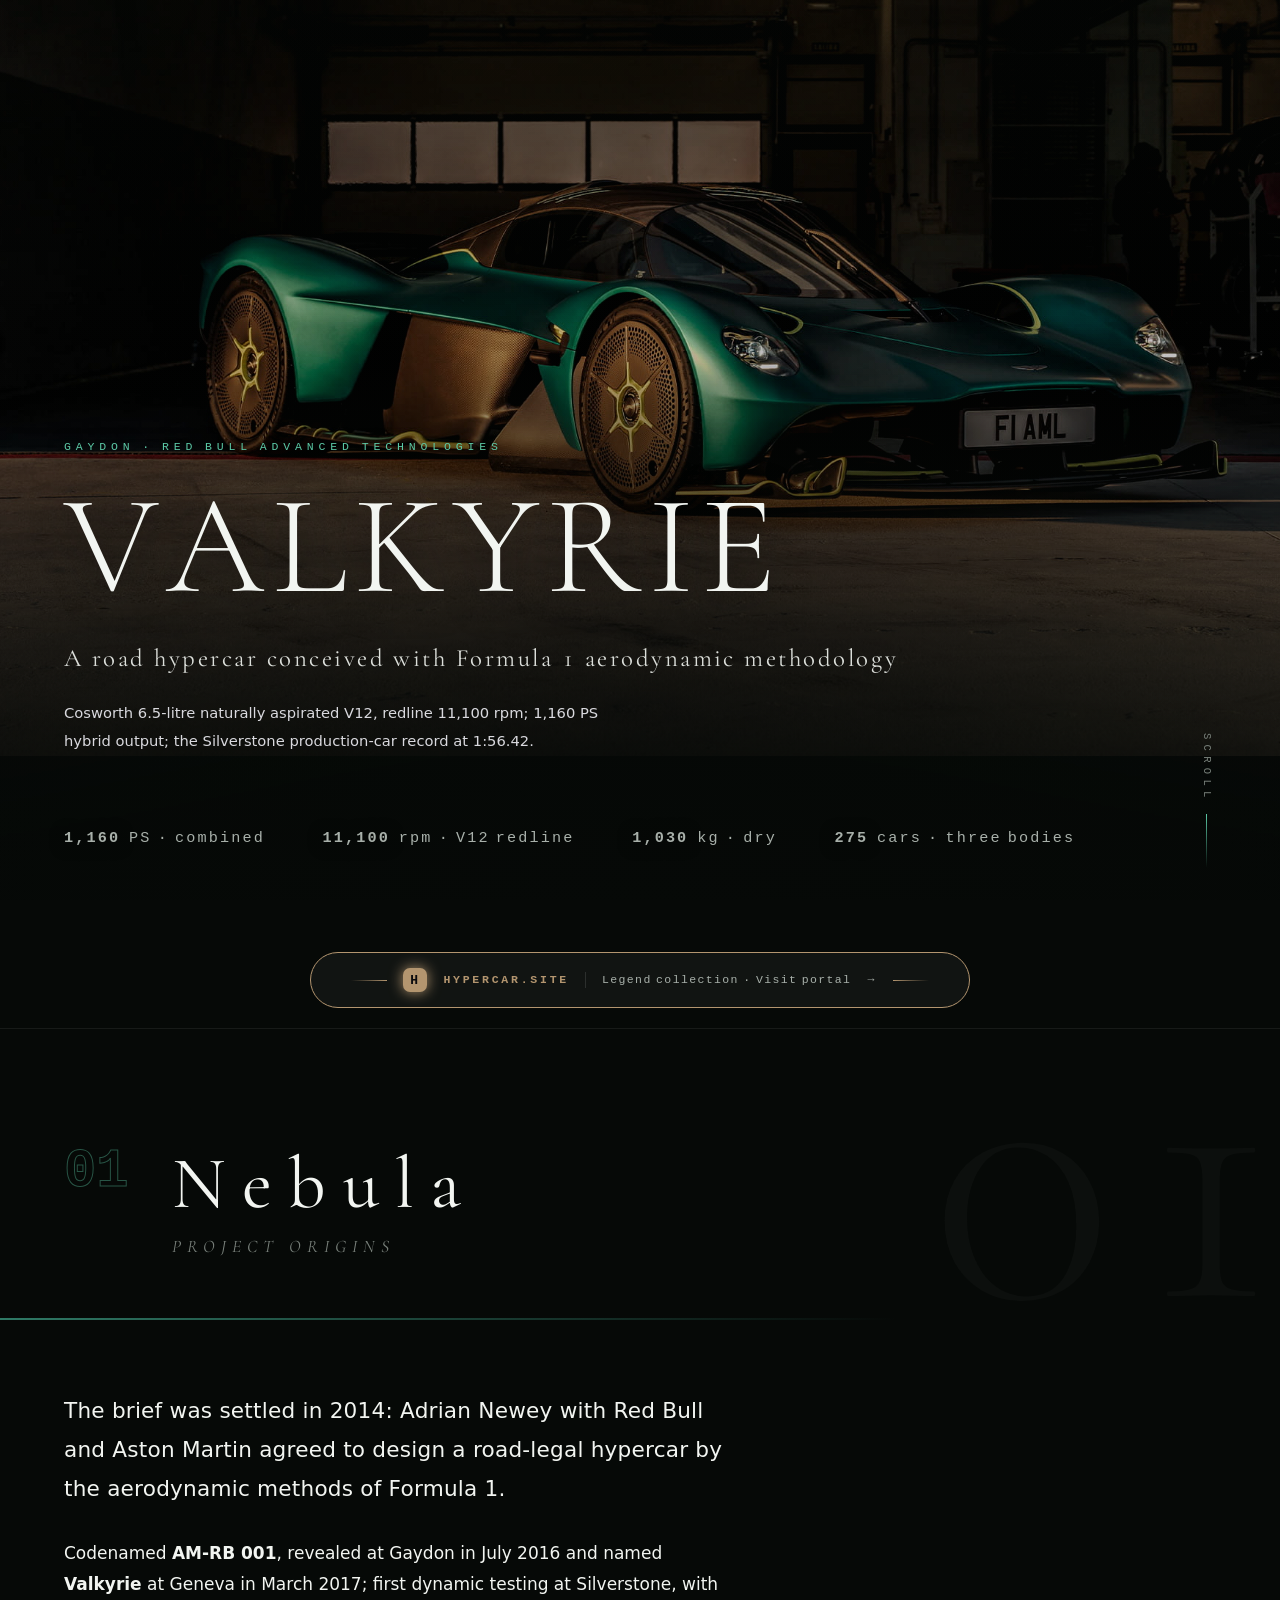
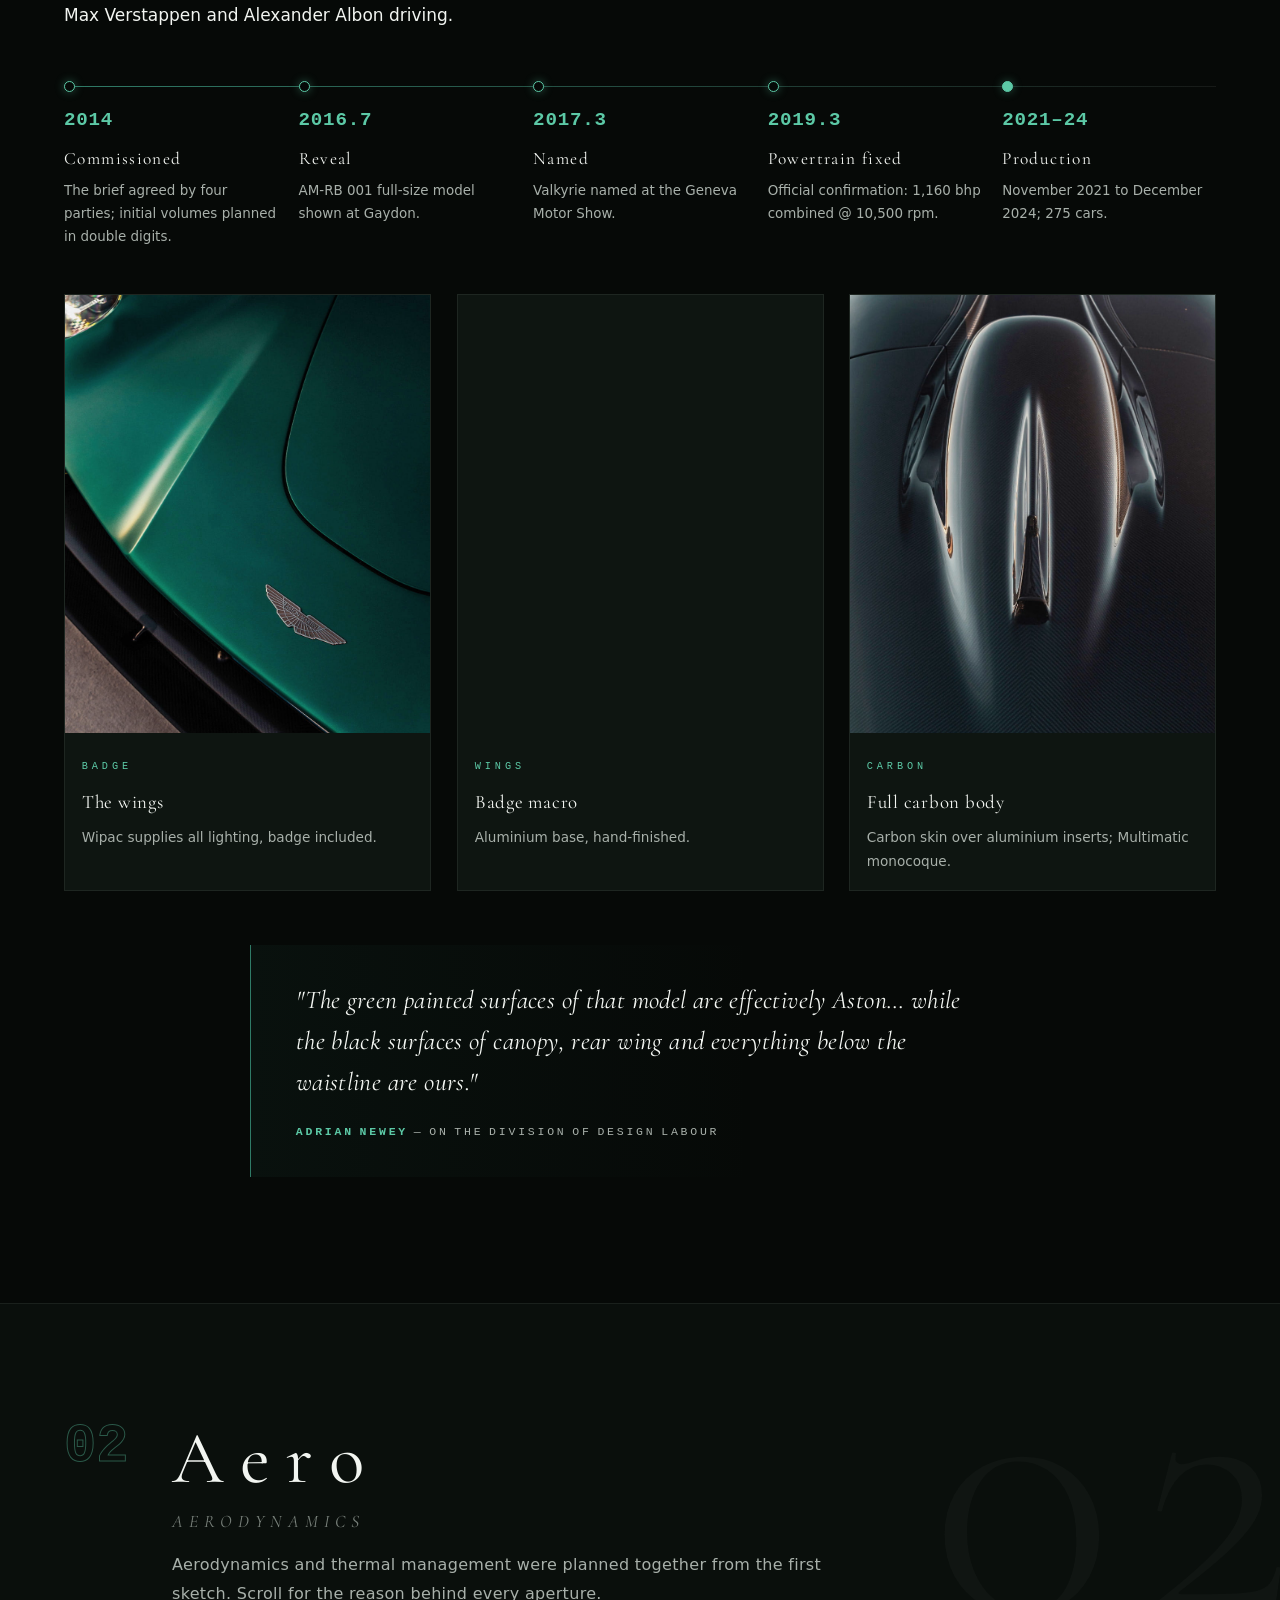
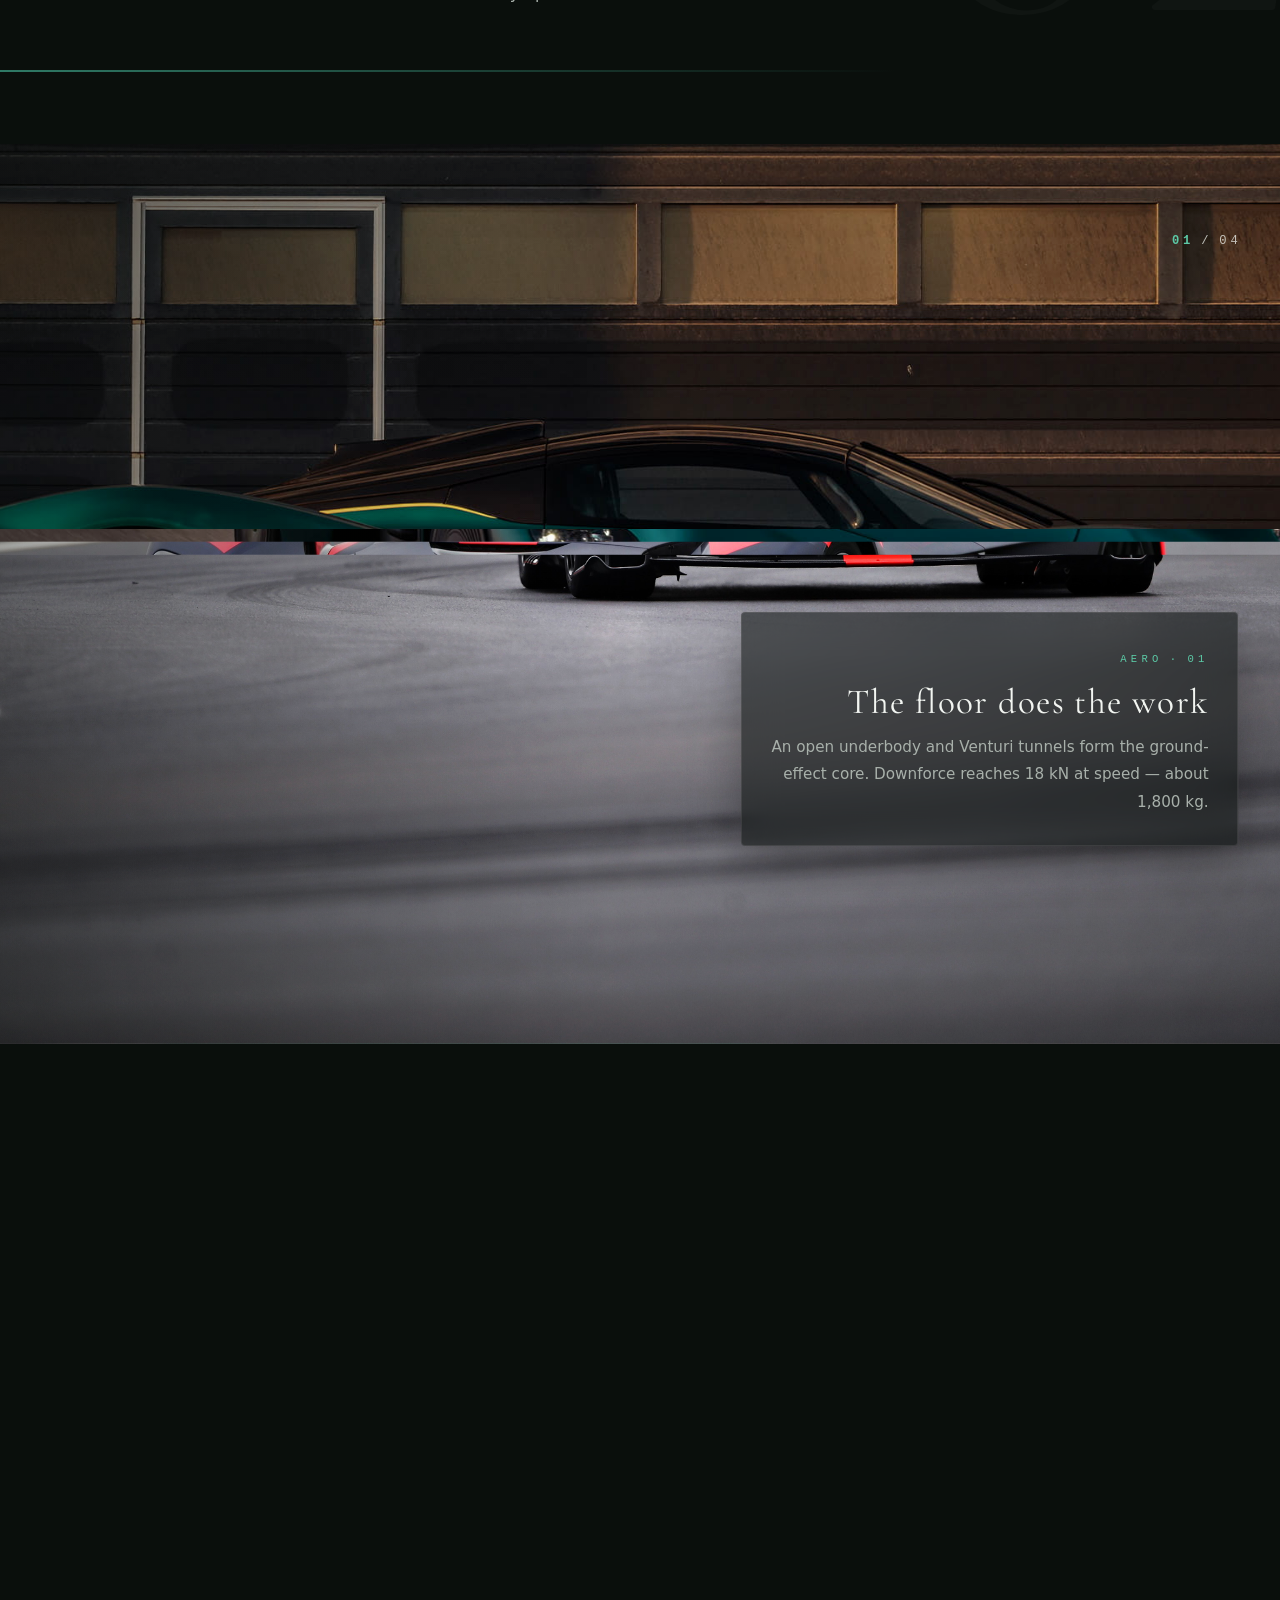
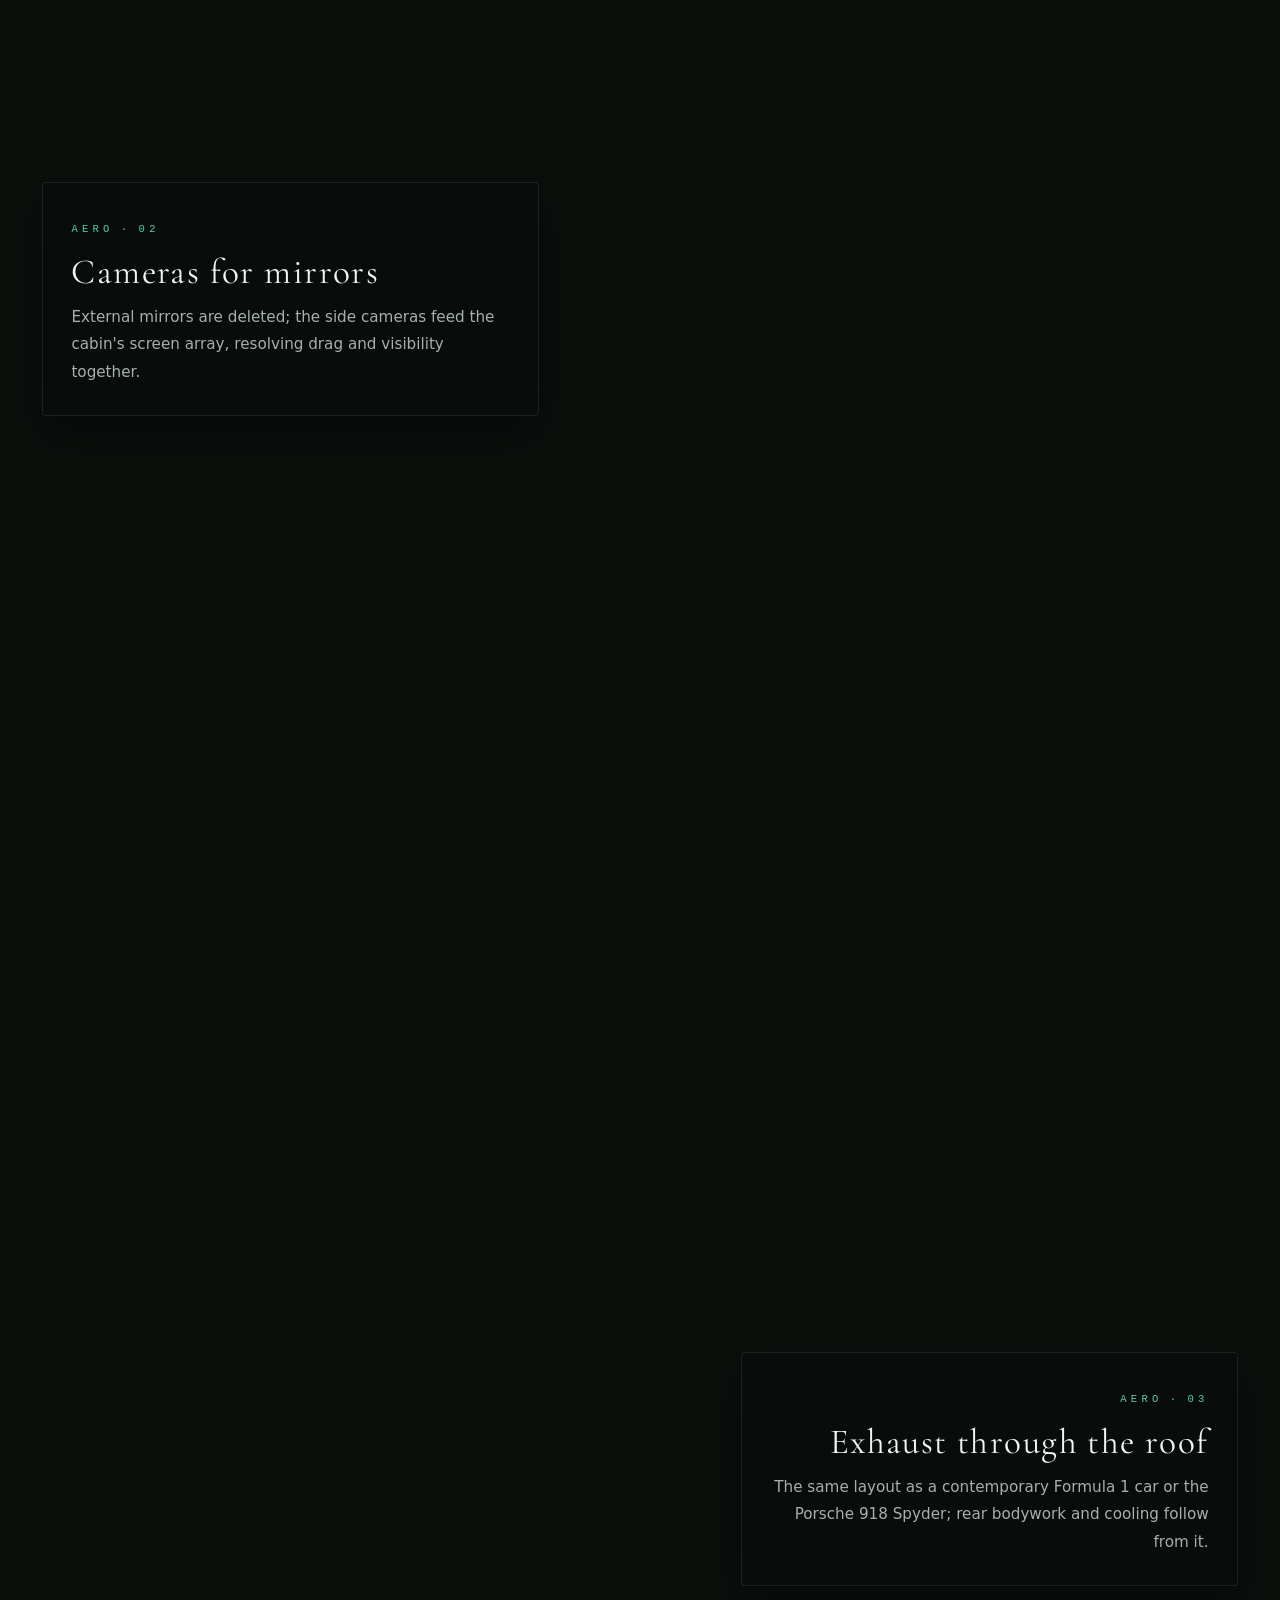
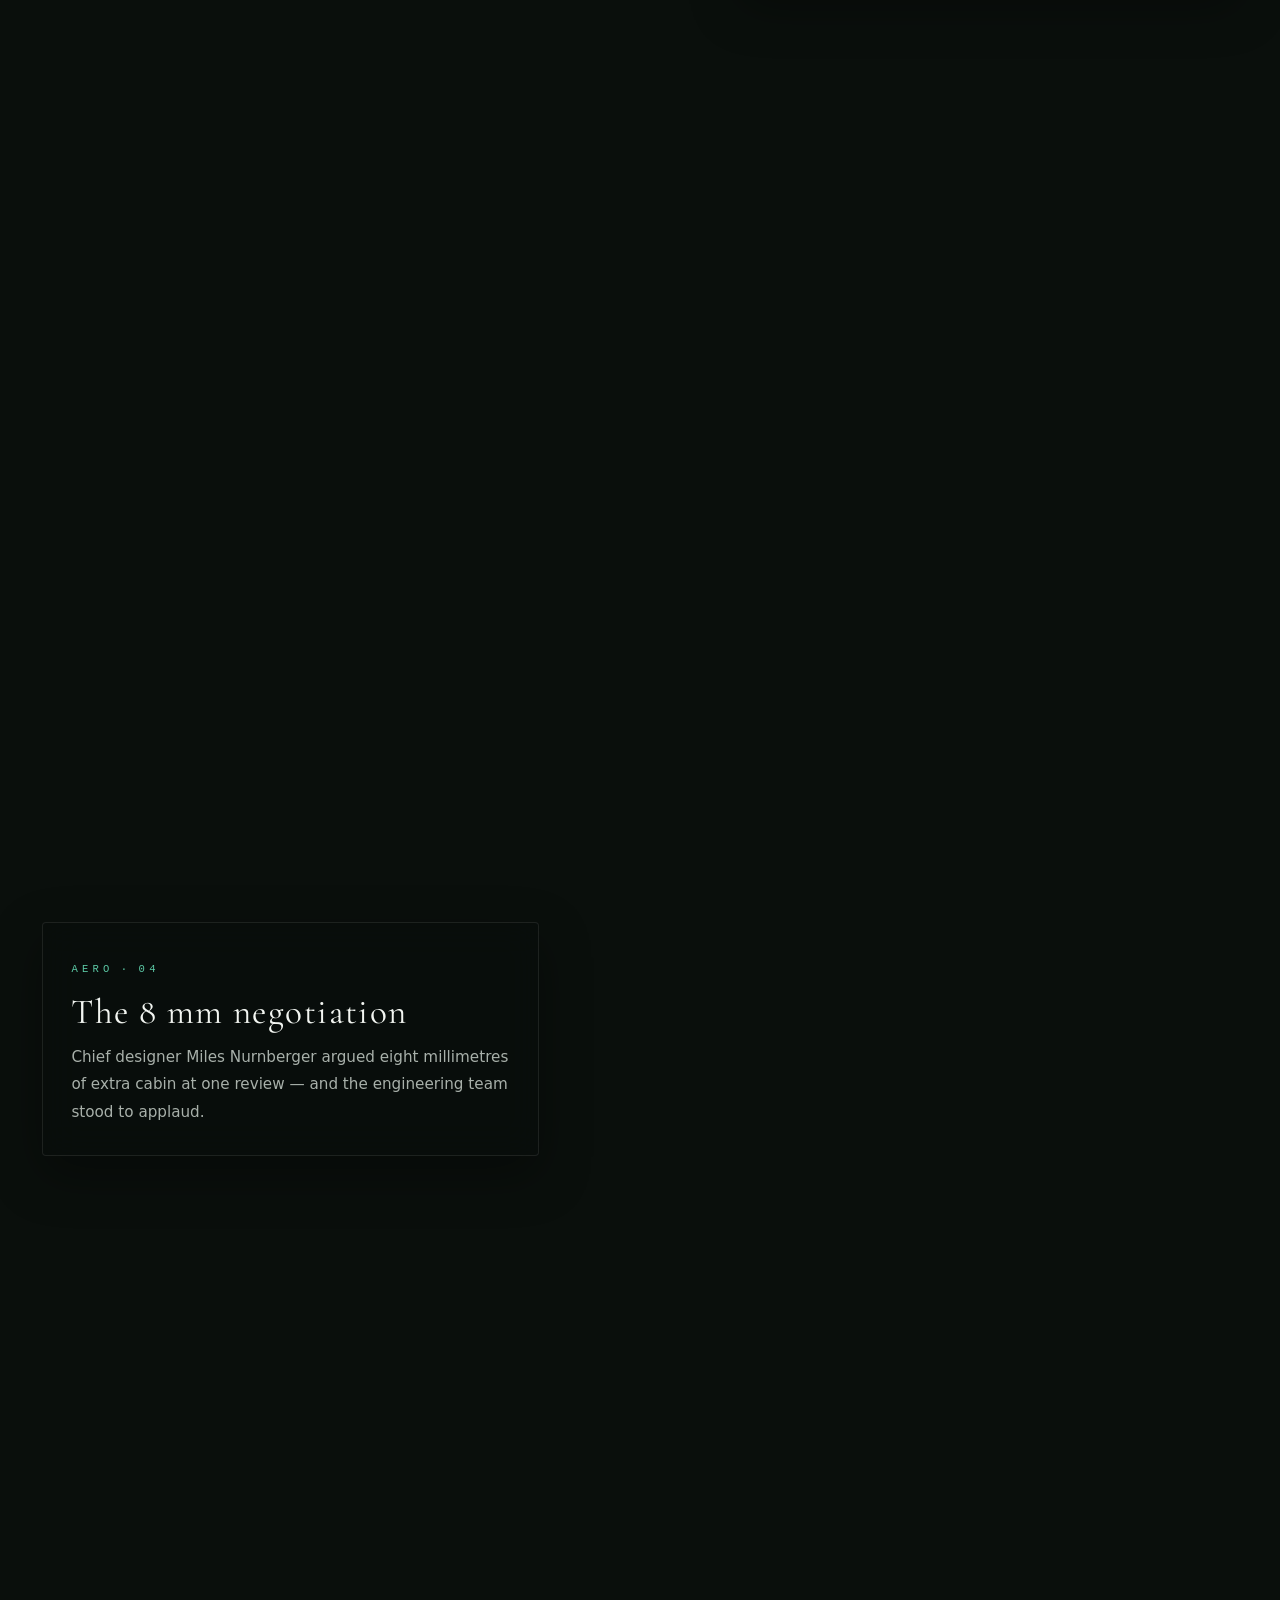
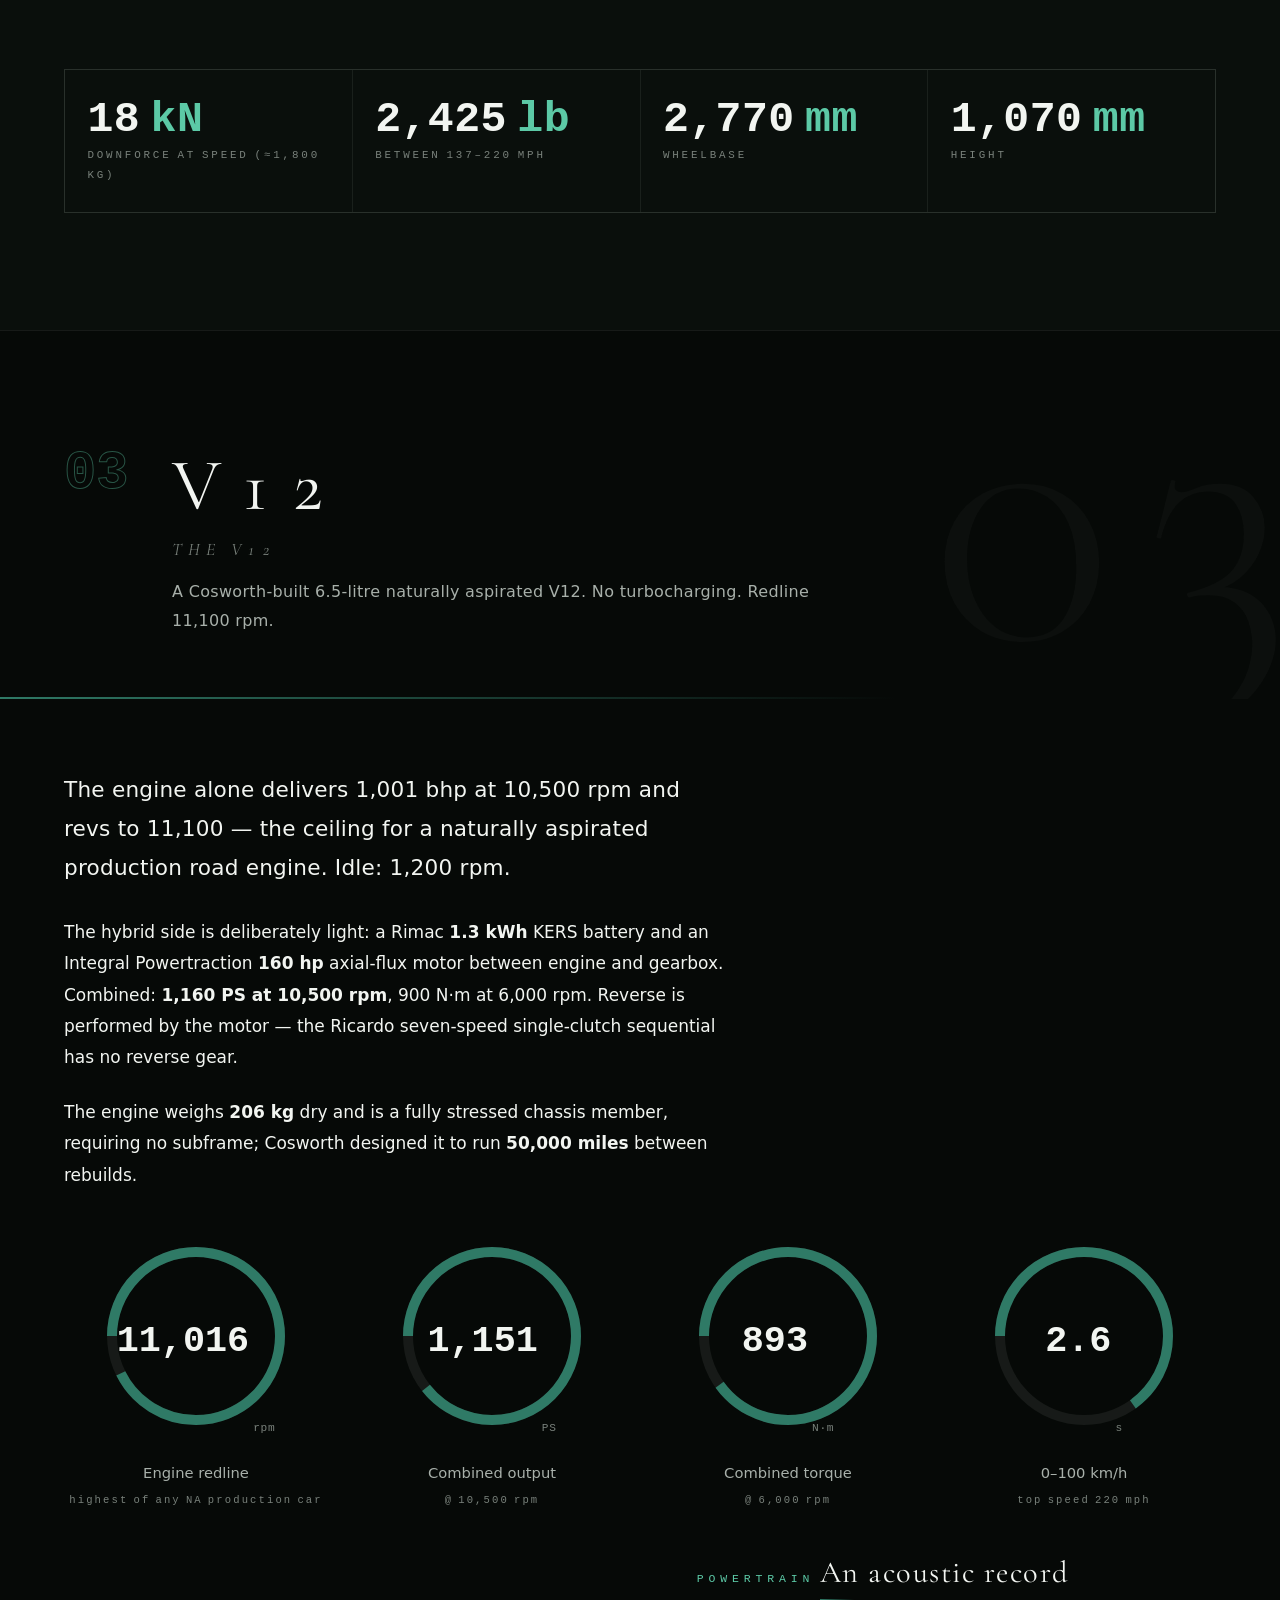
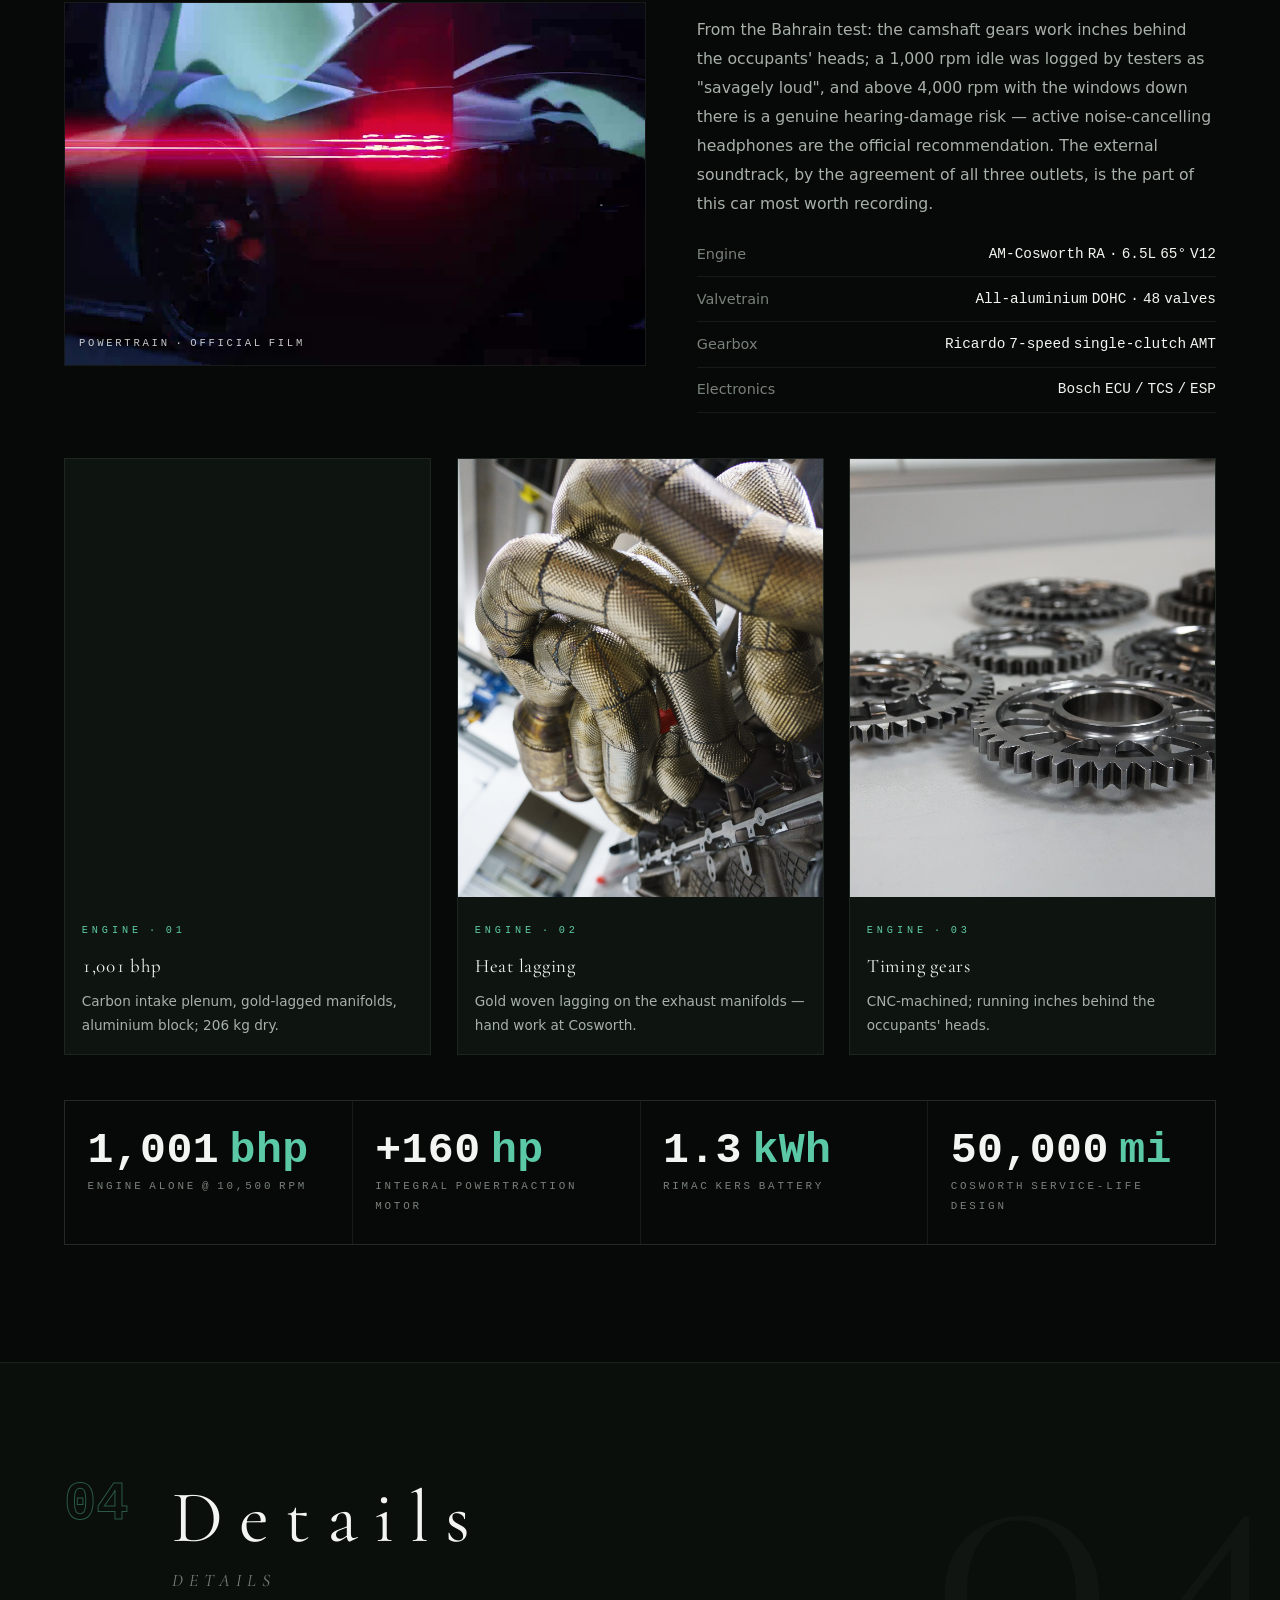
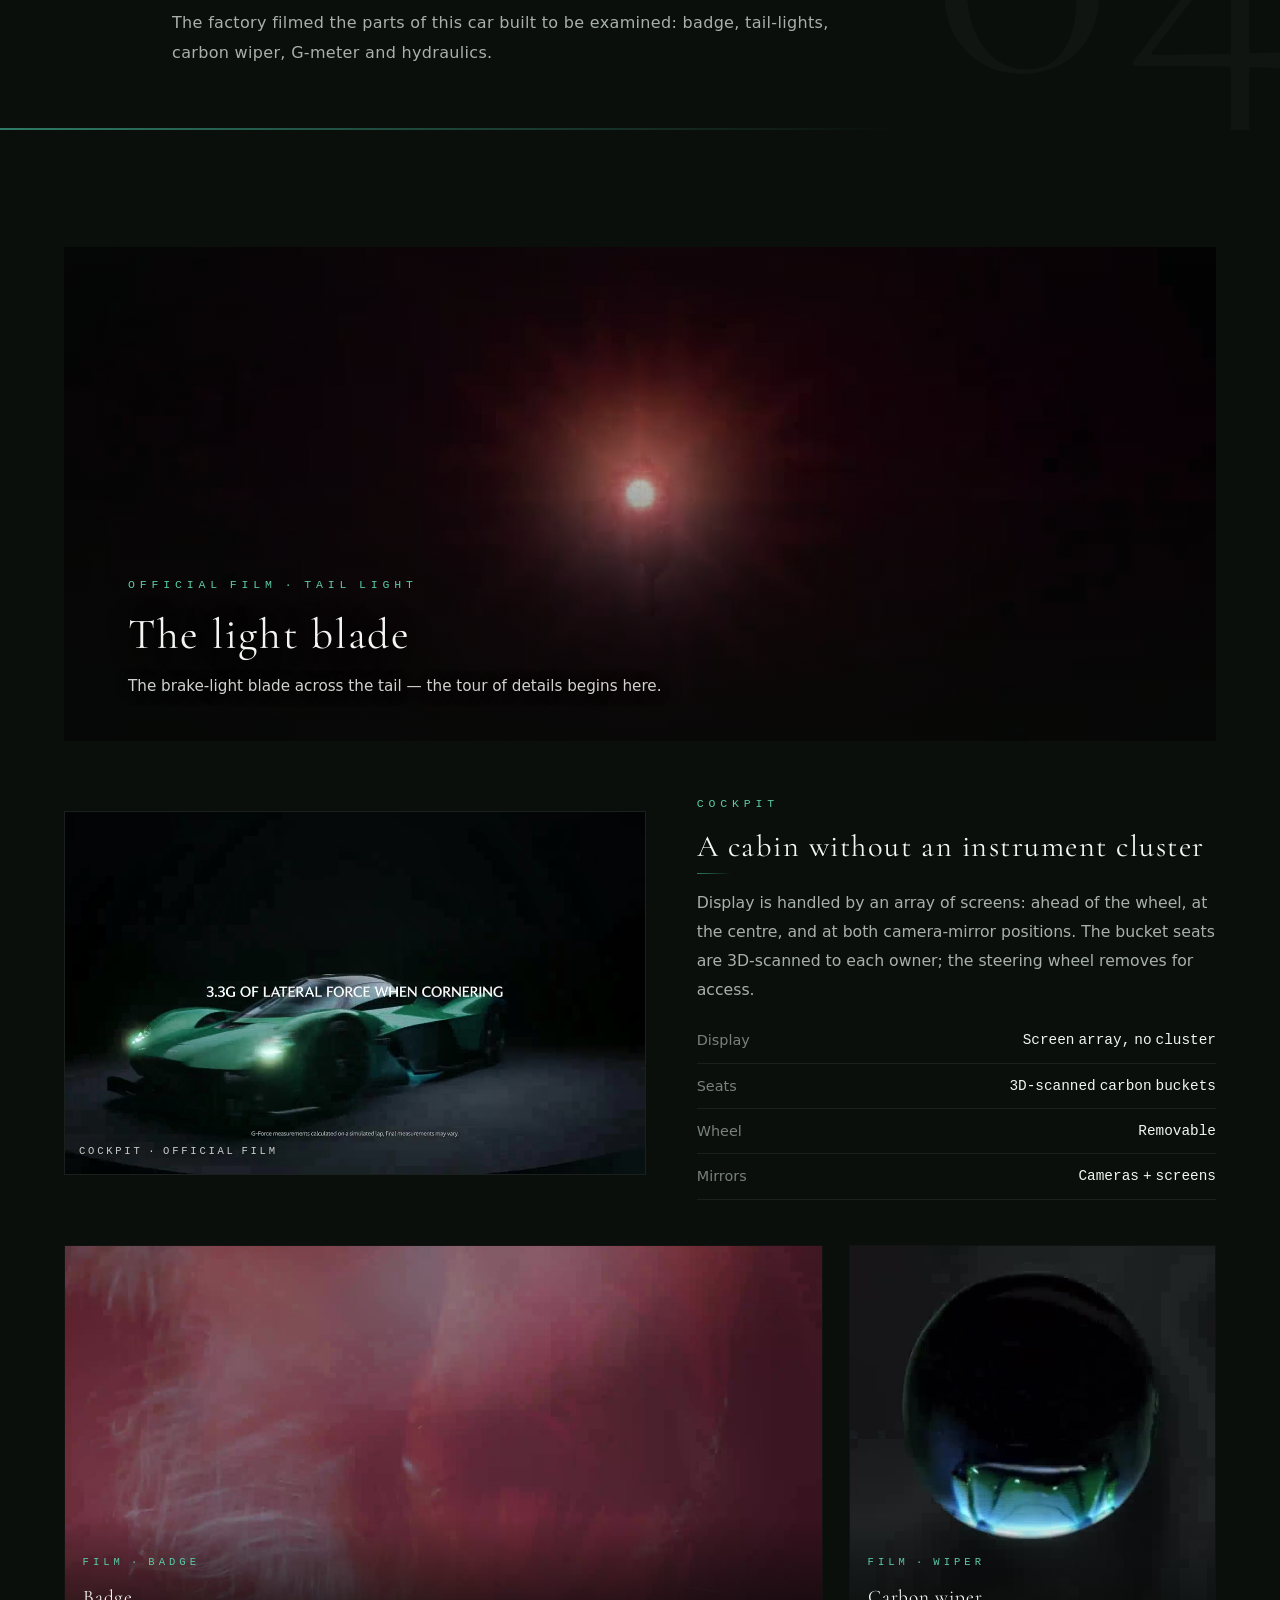
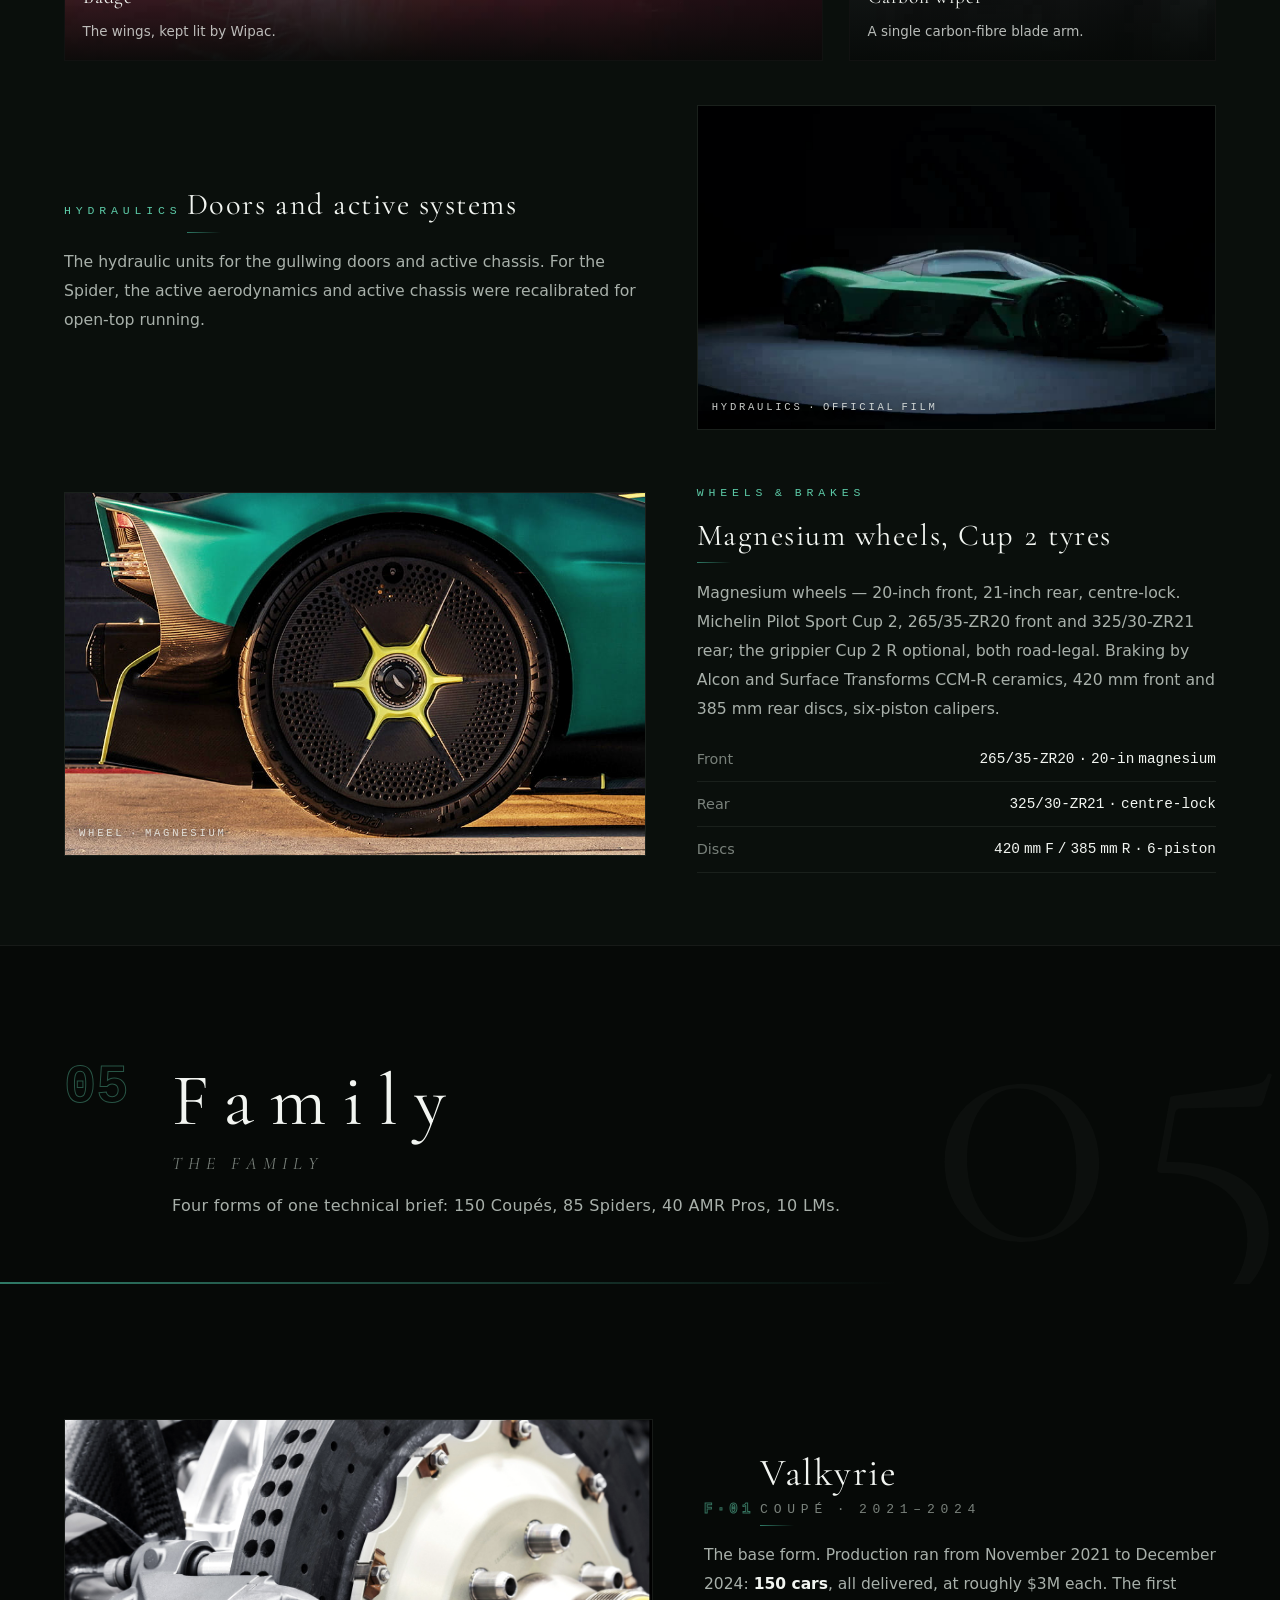
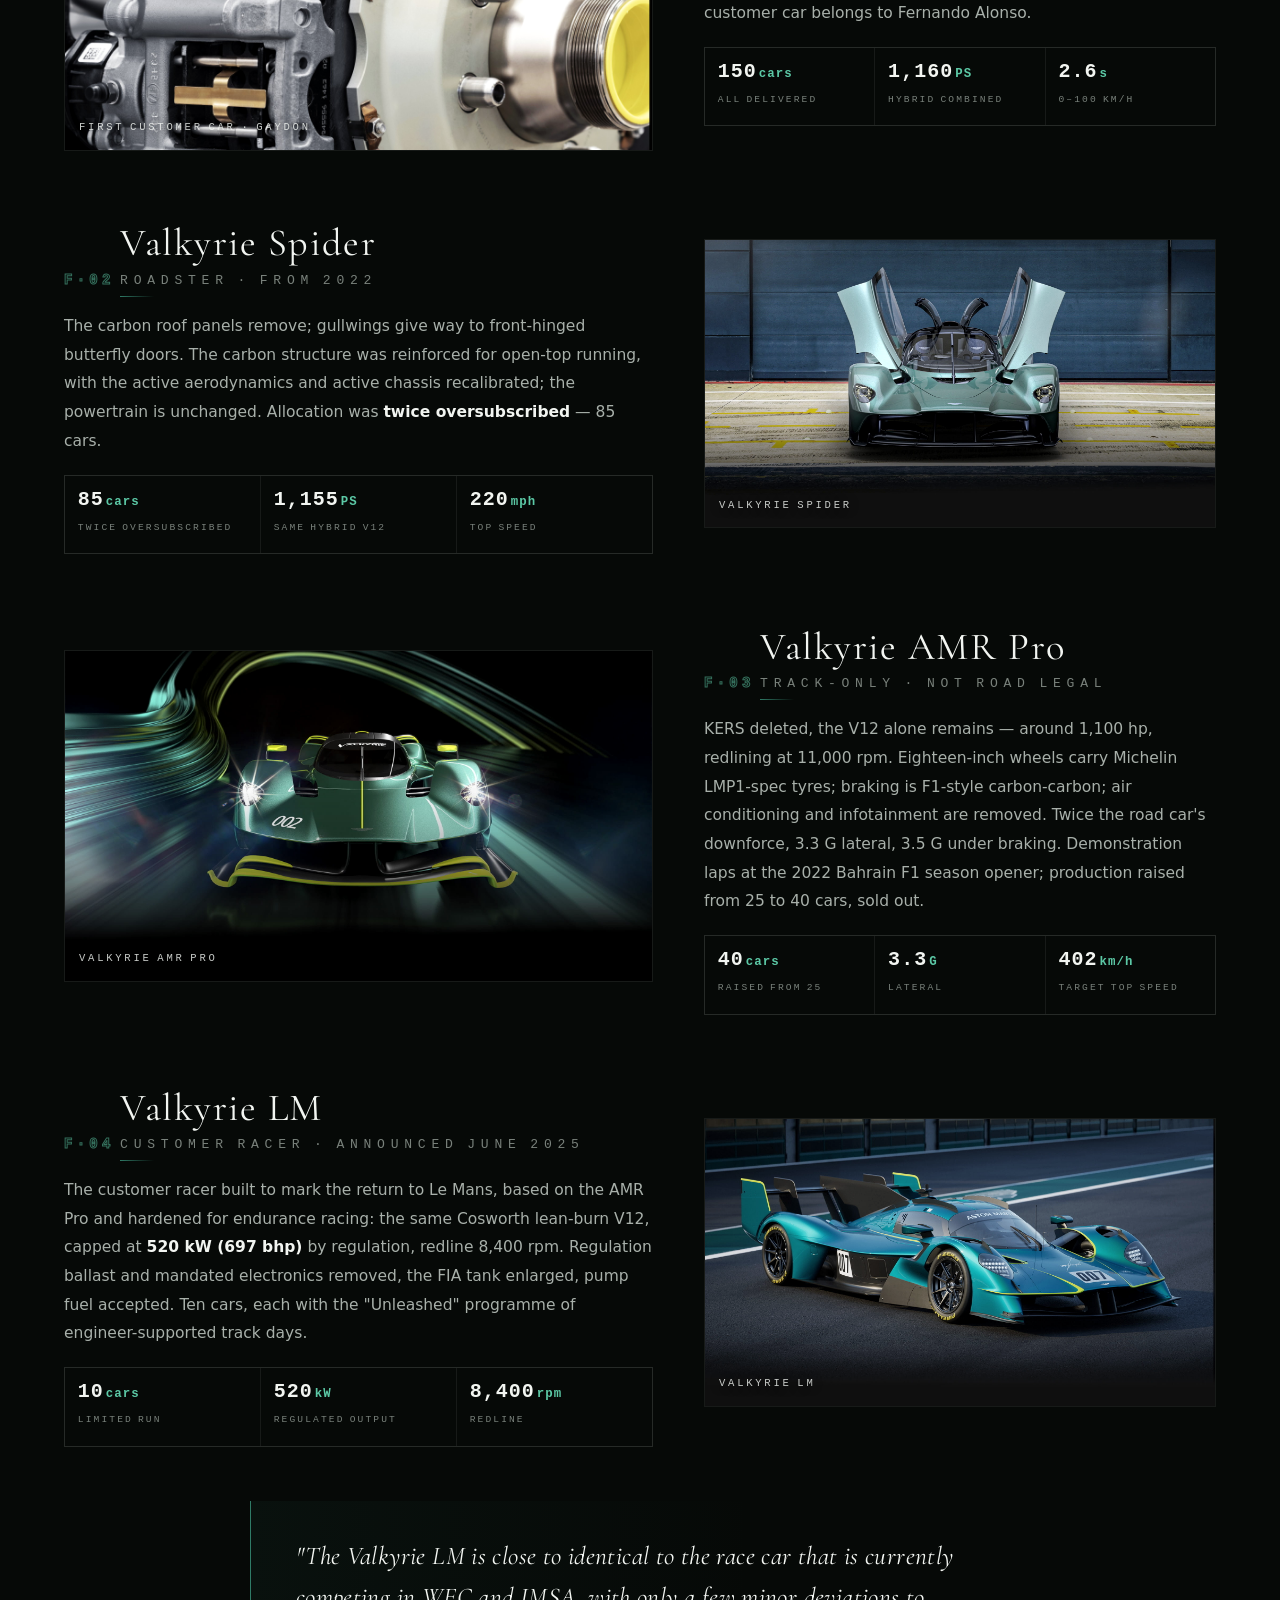
==== commit fb385e91: "hero 下方新增 HYPERCAR.SITE 门户跳转条(中英双语) - index.html / en.html: hero 结束后、第一章前插入 portal-bar 胶囊跳转条   (H 徽标" ====
--- a/en.html
+++ b/en.html
@@ -76,6 +76,18 @@
   </div>
   <span class="hero__scroll mono">SCROLL</span>
 </section>
+
+<!-- ============ HYPERCAR PORTAL ============ -->
+<a class="portal-bar" href="https://www.hypercar.site" target="_blank" rel="noopener" aria-label="HYPERCAR.SITE portal">
+  <span class="portal-bar__rule" aria-hidden="true"></span>
+  <span class="portal-bar__badge" aria-hidden="true">H</span>
+  <span class="portal-bar__name">HYPERCAR.SITE</span>
+  <span class="portal-bar__sep" aria-hidden="true"></span>
+  <span class="portal-bar__text">Legend collection · Visit portal</span>
+  <i class="portal-bar__arrow" aria-hidden="true">→</i>
+  <span class="portal-bar__rule portal-bar__rule--r" aria-hidden="true"></span>
+</a>
+
 
 <!-- ============ 01 ORIGINS ============ -->
 <div class="chapter-break" id="origin" data-chapter="01">
--- a/css/style.css
+++ b/css/style.css
@@ -1346,3 +1346,67 @@
   .specs__row .v { text-align: left; }
   .g-text__card { max-width: none; }
 }
+/* ---------- HYPERCAR 门户跳转 ---------- */
+.portal-bar {
+  display: flex;
+  align-items: center;
+  gap: 16px;
+  width: fit-content;
+  max-width: calc(100% - 48px);
+  margin: 52px auto 20px;
+  padding: 15px 40px;
+  border: 1.5px solid var(--accent, var(--blue-lux, var(--red, var(--gold))));
+  border-radius: 999px;
+  background: rgba(255, 255, 255, 0.045);
+  color: var(--ink-dim, var(--dim));
+  font-family: var(--font-mono, var(--mono));
+  font-size: 11.5px;
+  letter-spacing: 0.2em;
+  text-decoration: none;
+  transition: border-color .35s, color .35s, background .35s, transform .35s;
+}
+.portal-bar:hover { transform: translateY(-2px); background: rgba(255, 255, 255, 0.09); }
+.portal-bar__rule {
+  width: 36px;
+  height: 1px;
+  flex: none;
+  background: linear-gradient(90deg, transparent, var(--accent, var(--blue-lux, var(--red, var(--gold)))));
+}
+.portal-bar__rule--r { background: linear-gradient(90deg, var(--accent, var(--blue-lux, var(--red, var(--gold)))), transparent); }
+.portal-bar__badge {
+  width: 24px;
+  height: 24px;
+  border-radius: 7px;
+  flex: none;
+  display: grid;
+  place-items: center;
+  background: var(--accent, var(--blue-lux, var(--red, var(--gold))));
+  color: #0b0b0e;
+  font-size: 13px;
+  font-weight: 700;
+  box-shadow: 0 0 14px var(--accent, var(--blue-lux, var(--red, var(--gold))));
+}
+.portal-bar__name {
+  color: var(--accent, var(--blue-lux, var(--red, var(--gold))));
+  font-weight: 700;
+  letter-spacing: 0.24em;
+  white-space: nowrap;
+}
+.portal-bar__sep {
+  width: 1px;
+  height: 16px;
+  flex: none;
+  background: var(--line);
+}
+.portal-bar__text {
+  color: var(--ink-dim, var(--dim));
+  letter-spacing: 0.12em;
+  white-space: nowrap;
+}
+.portal-bar__arrow { font-style: normal; transition: transform .35s; }
+.portal-bar:hover .portal-bar__arrow { transform: translateX(4px); }
+@media (max-width: 720px) {
+  .portal-bar { flex-wrap: wrap; justify-content: center; text-align: center; margin: 30px 20px 14px; padding: 13px 26px; gap: 12px; }
+  .portal-bar__rule { display: none; }
+  .portal-bar__text { white-space: normal; }
+}
